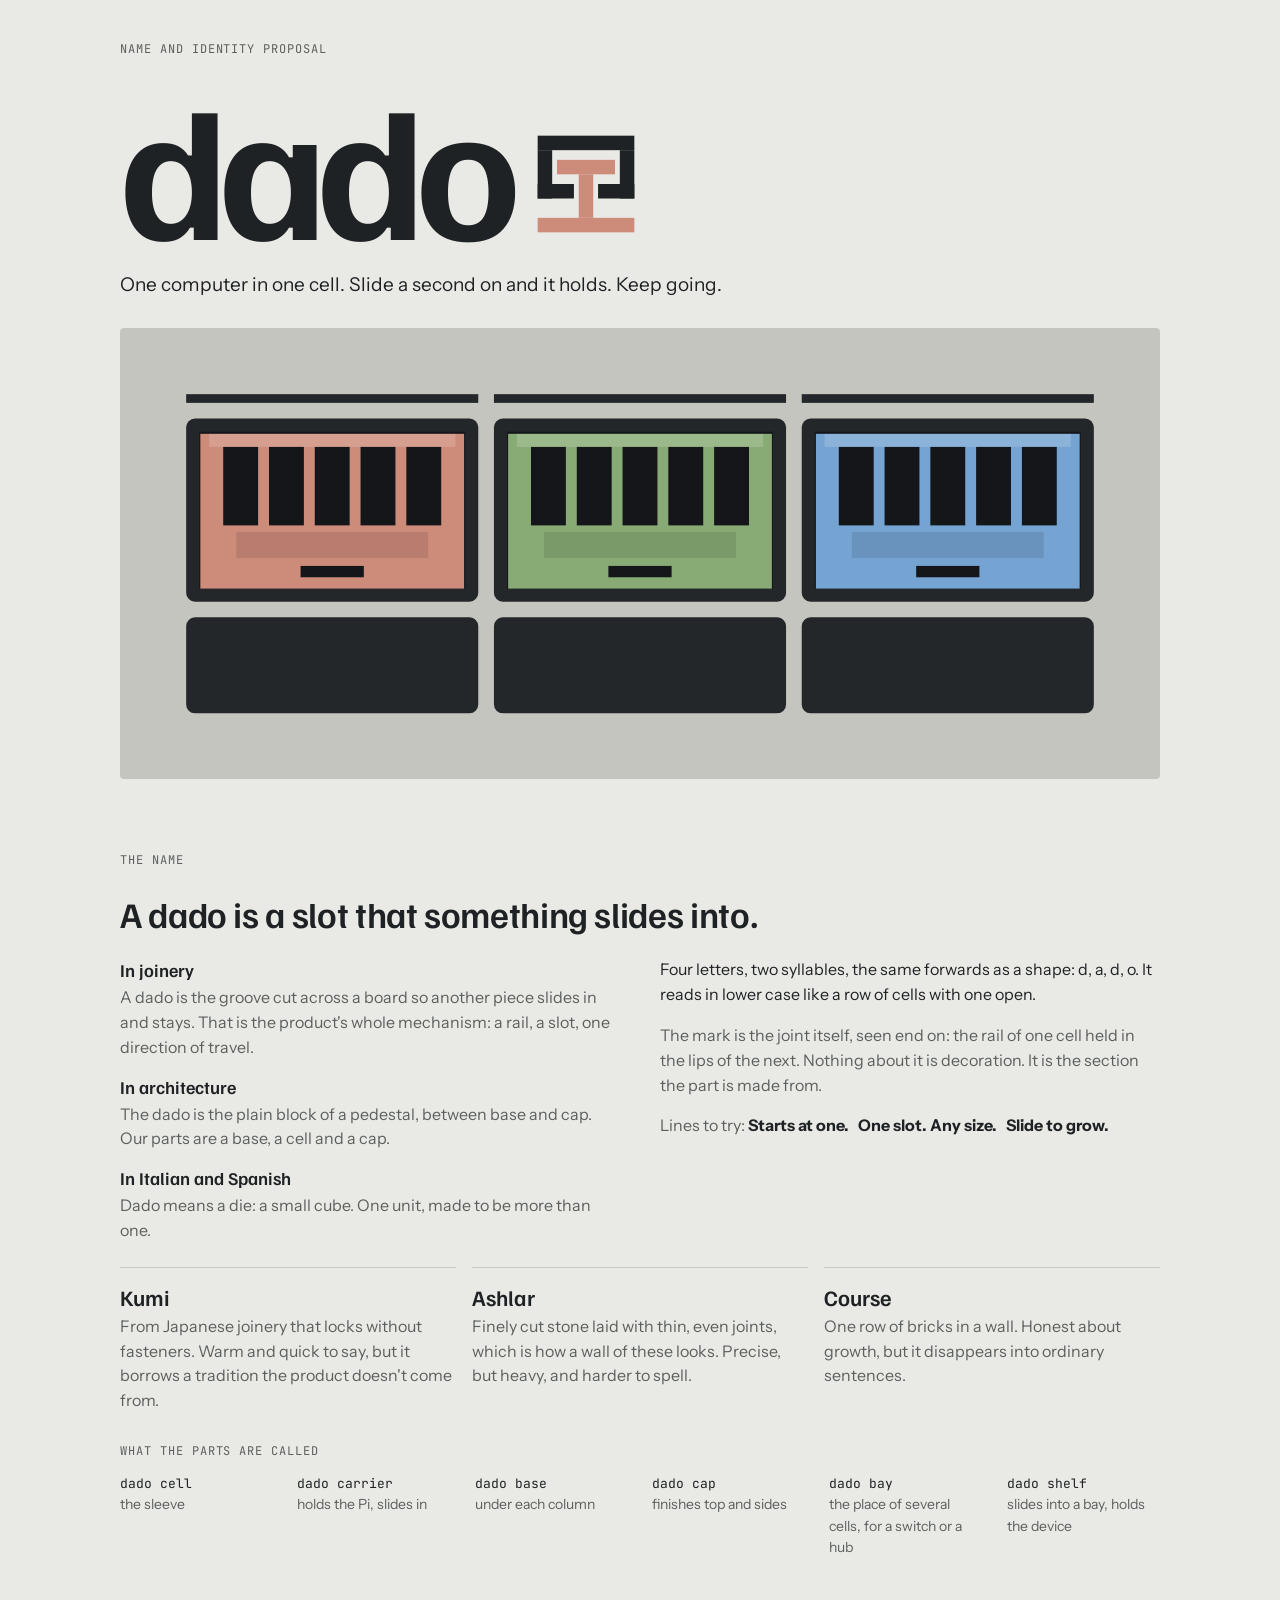
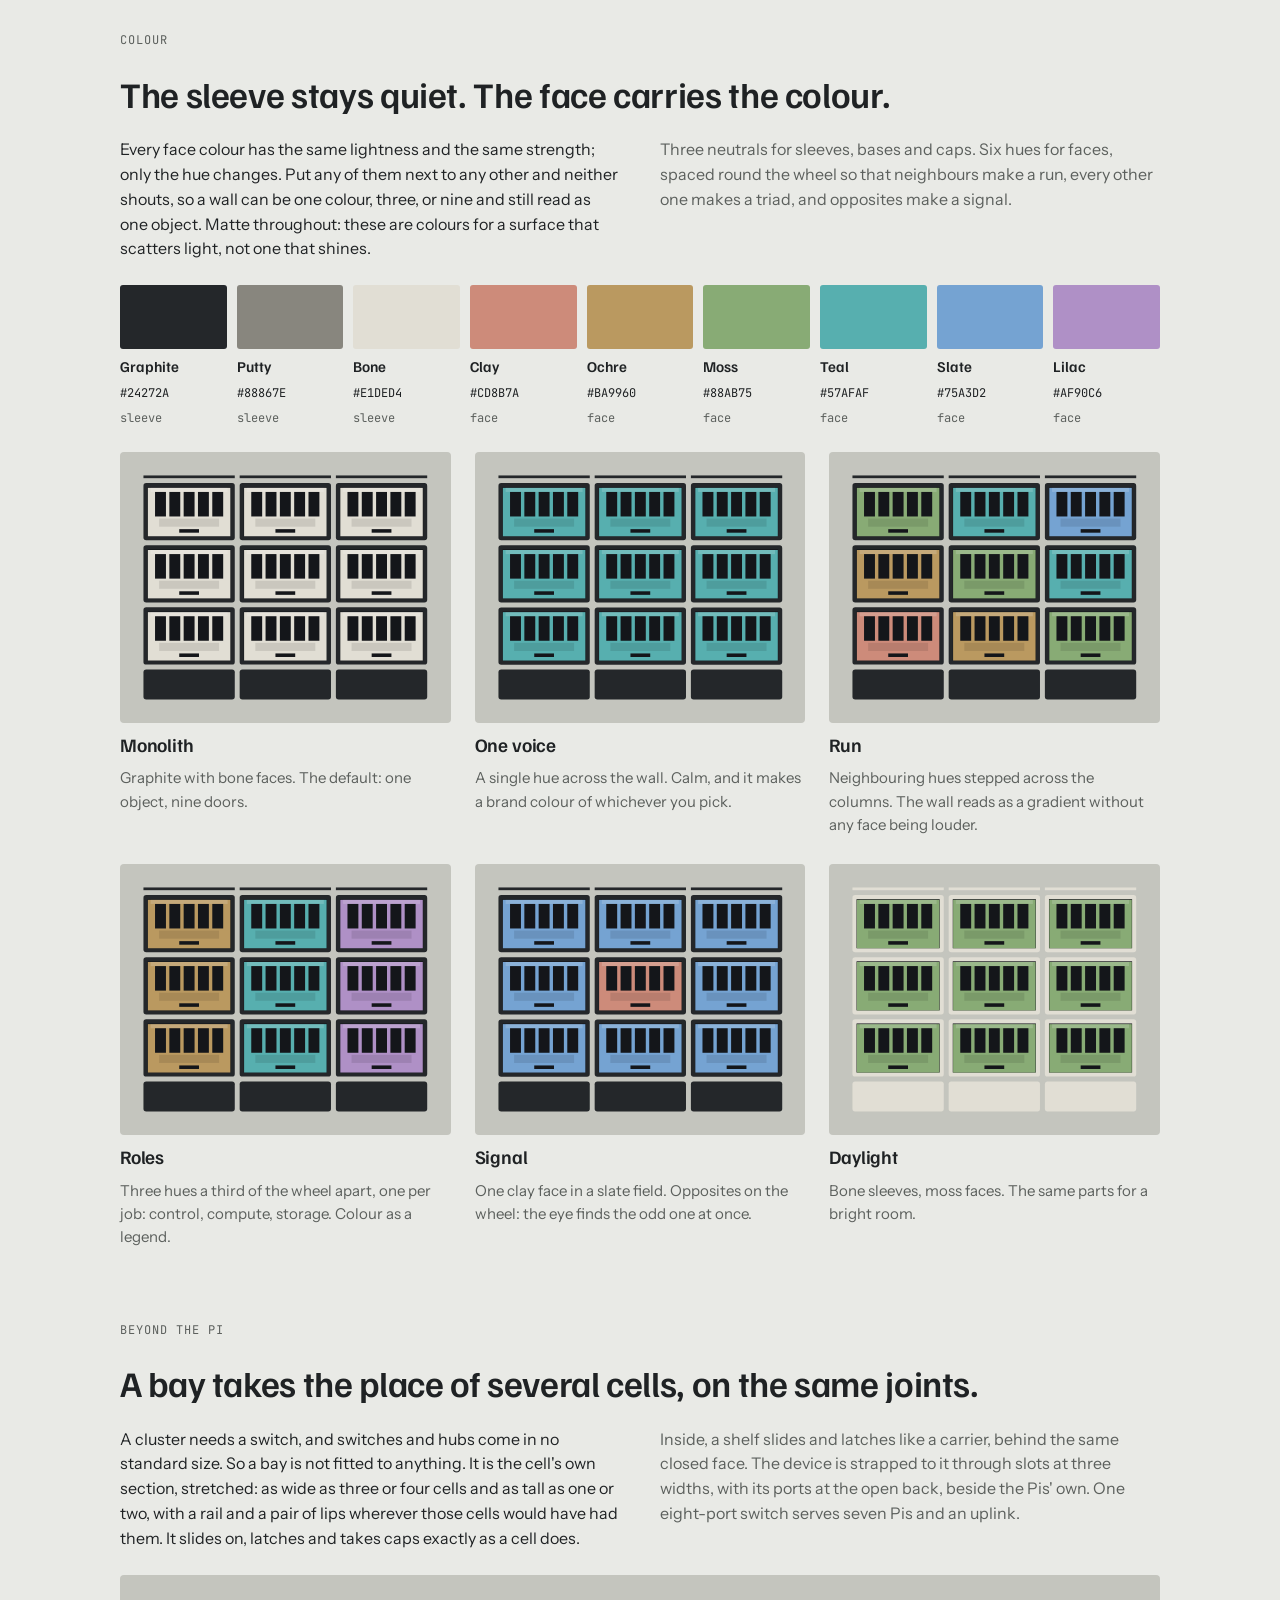
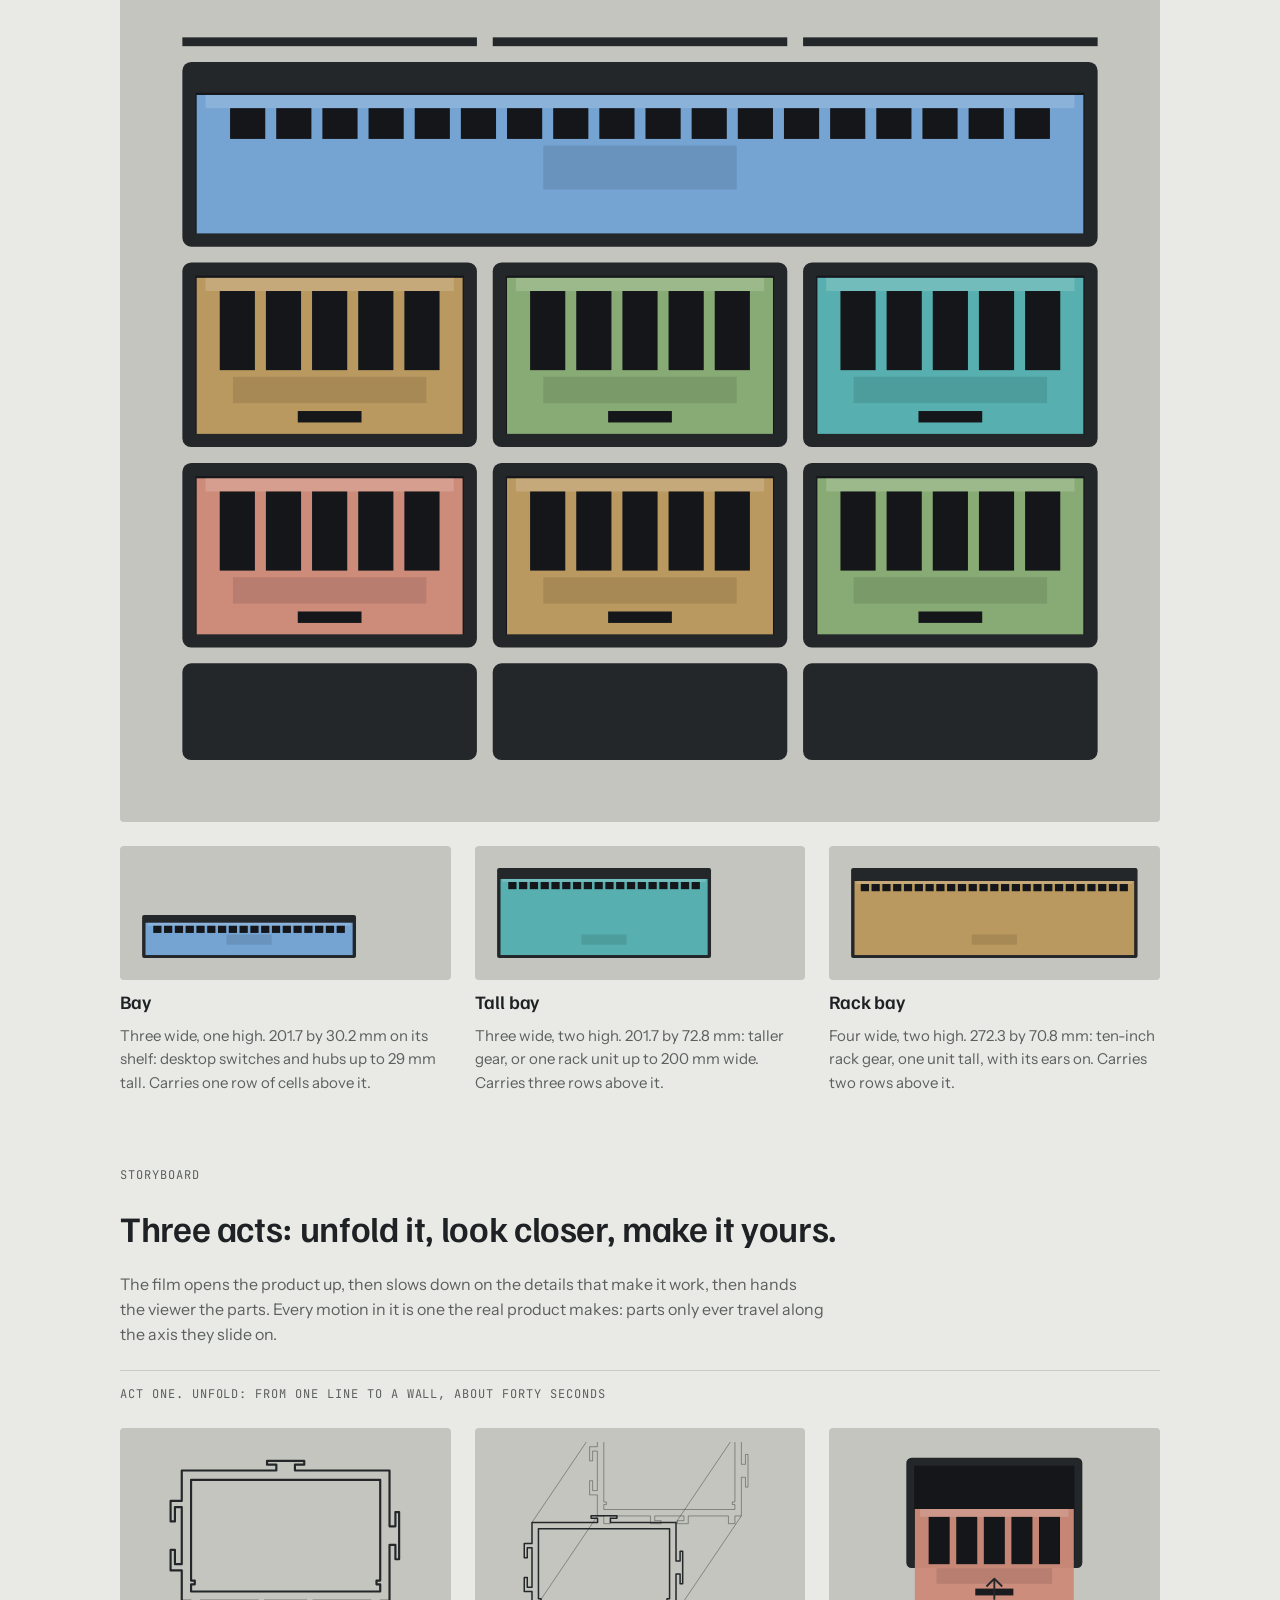
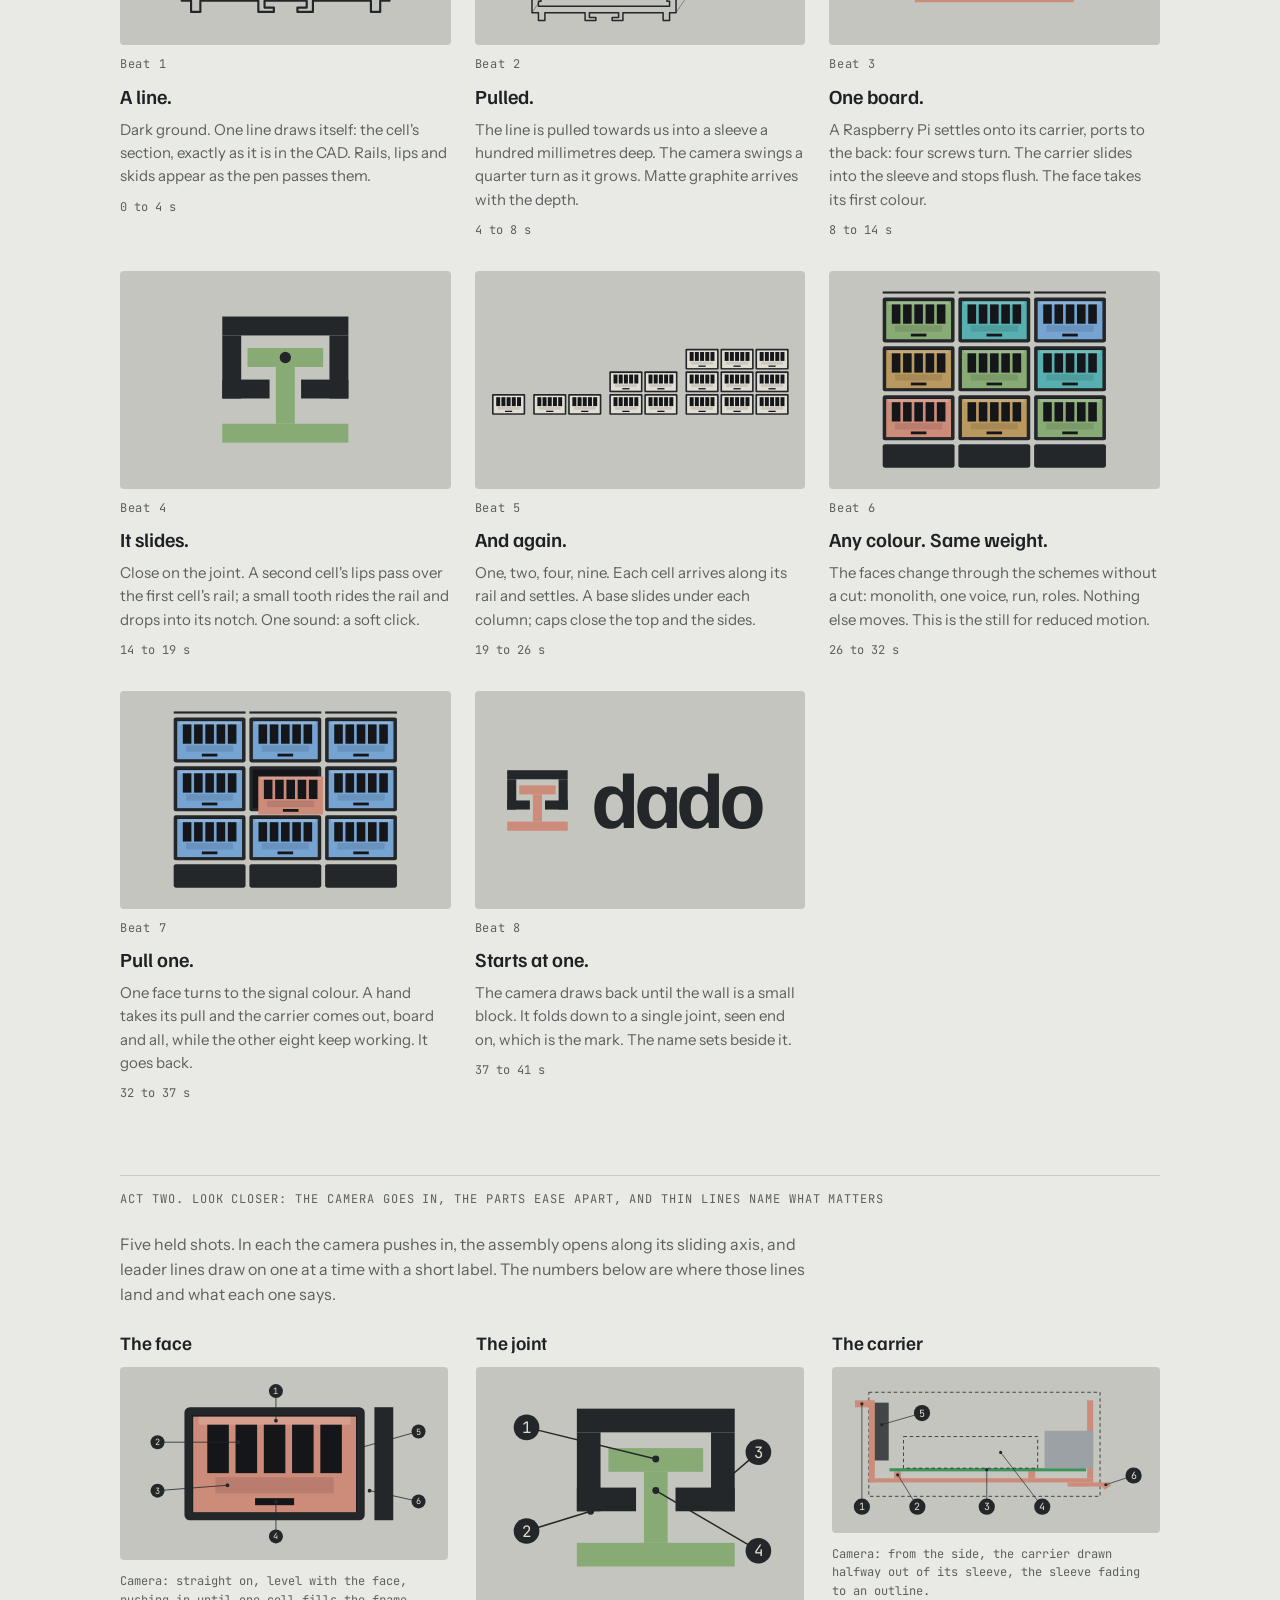
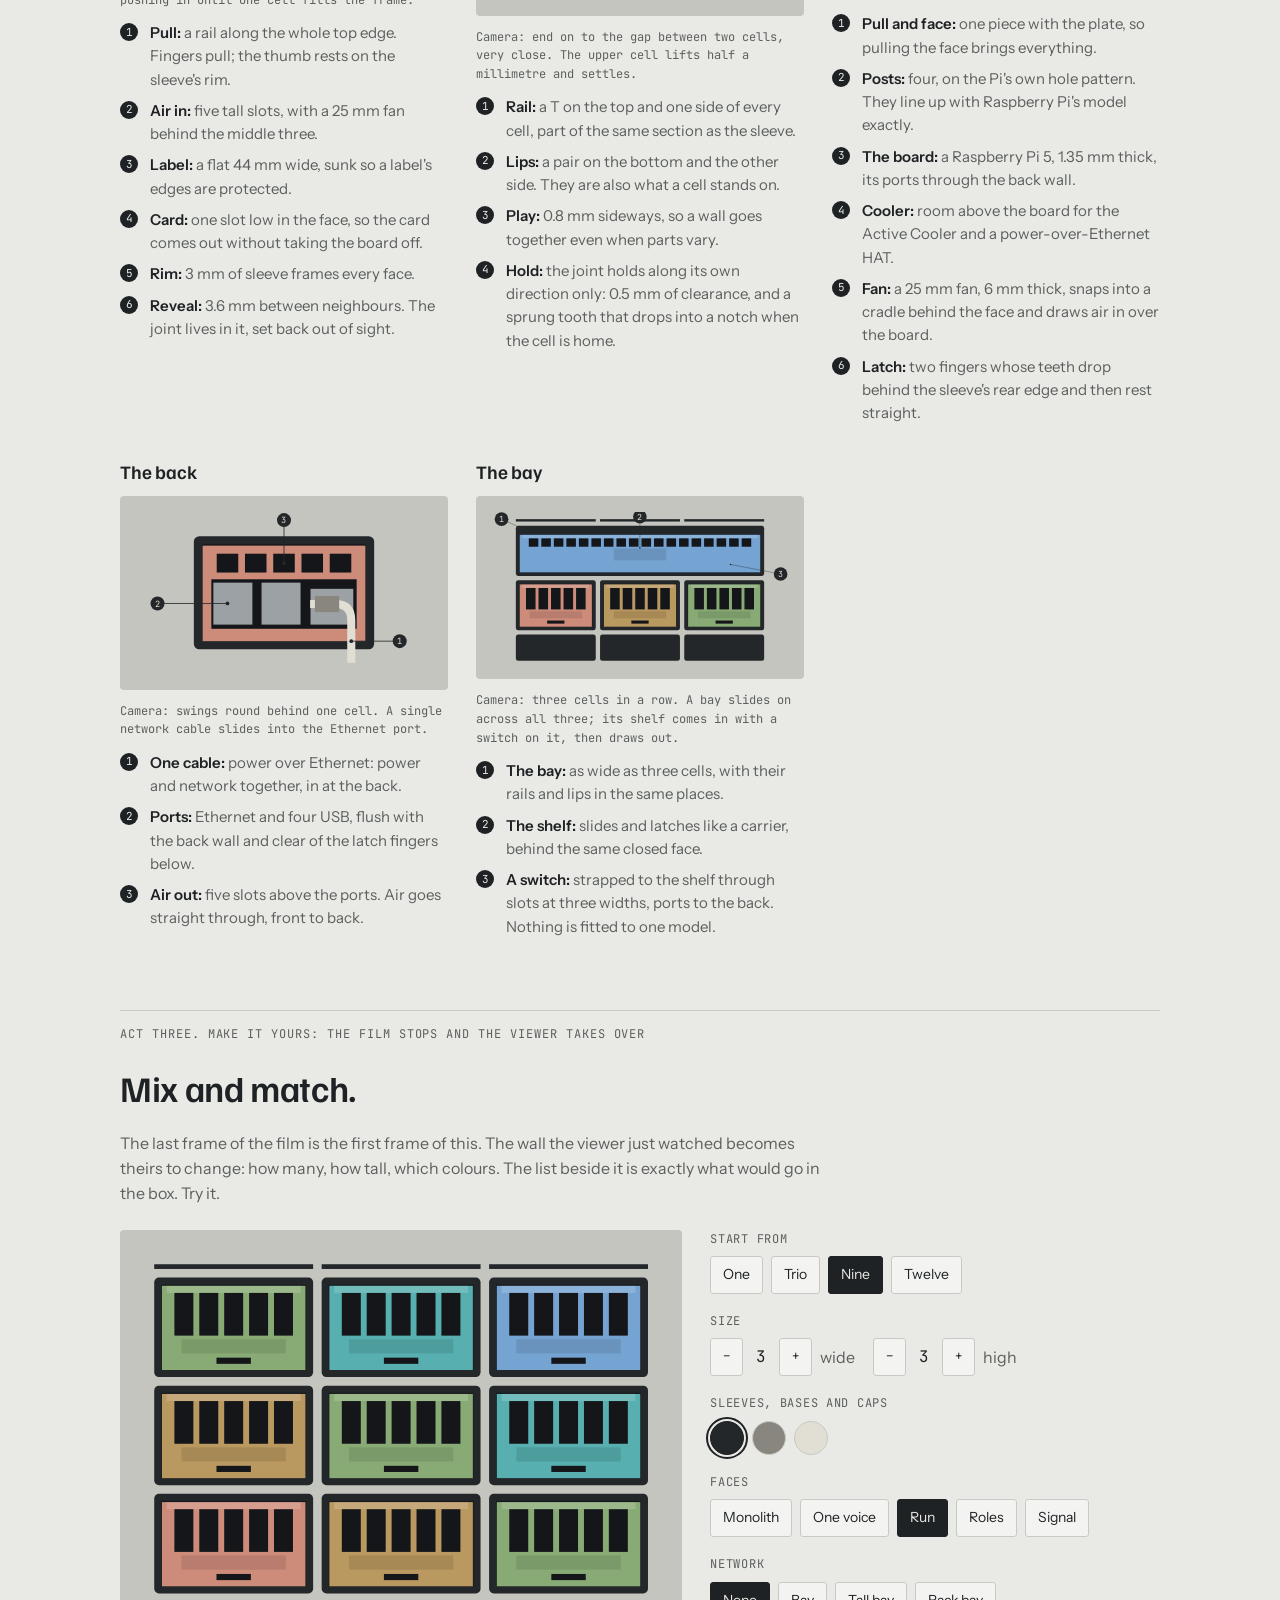
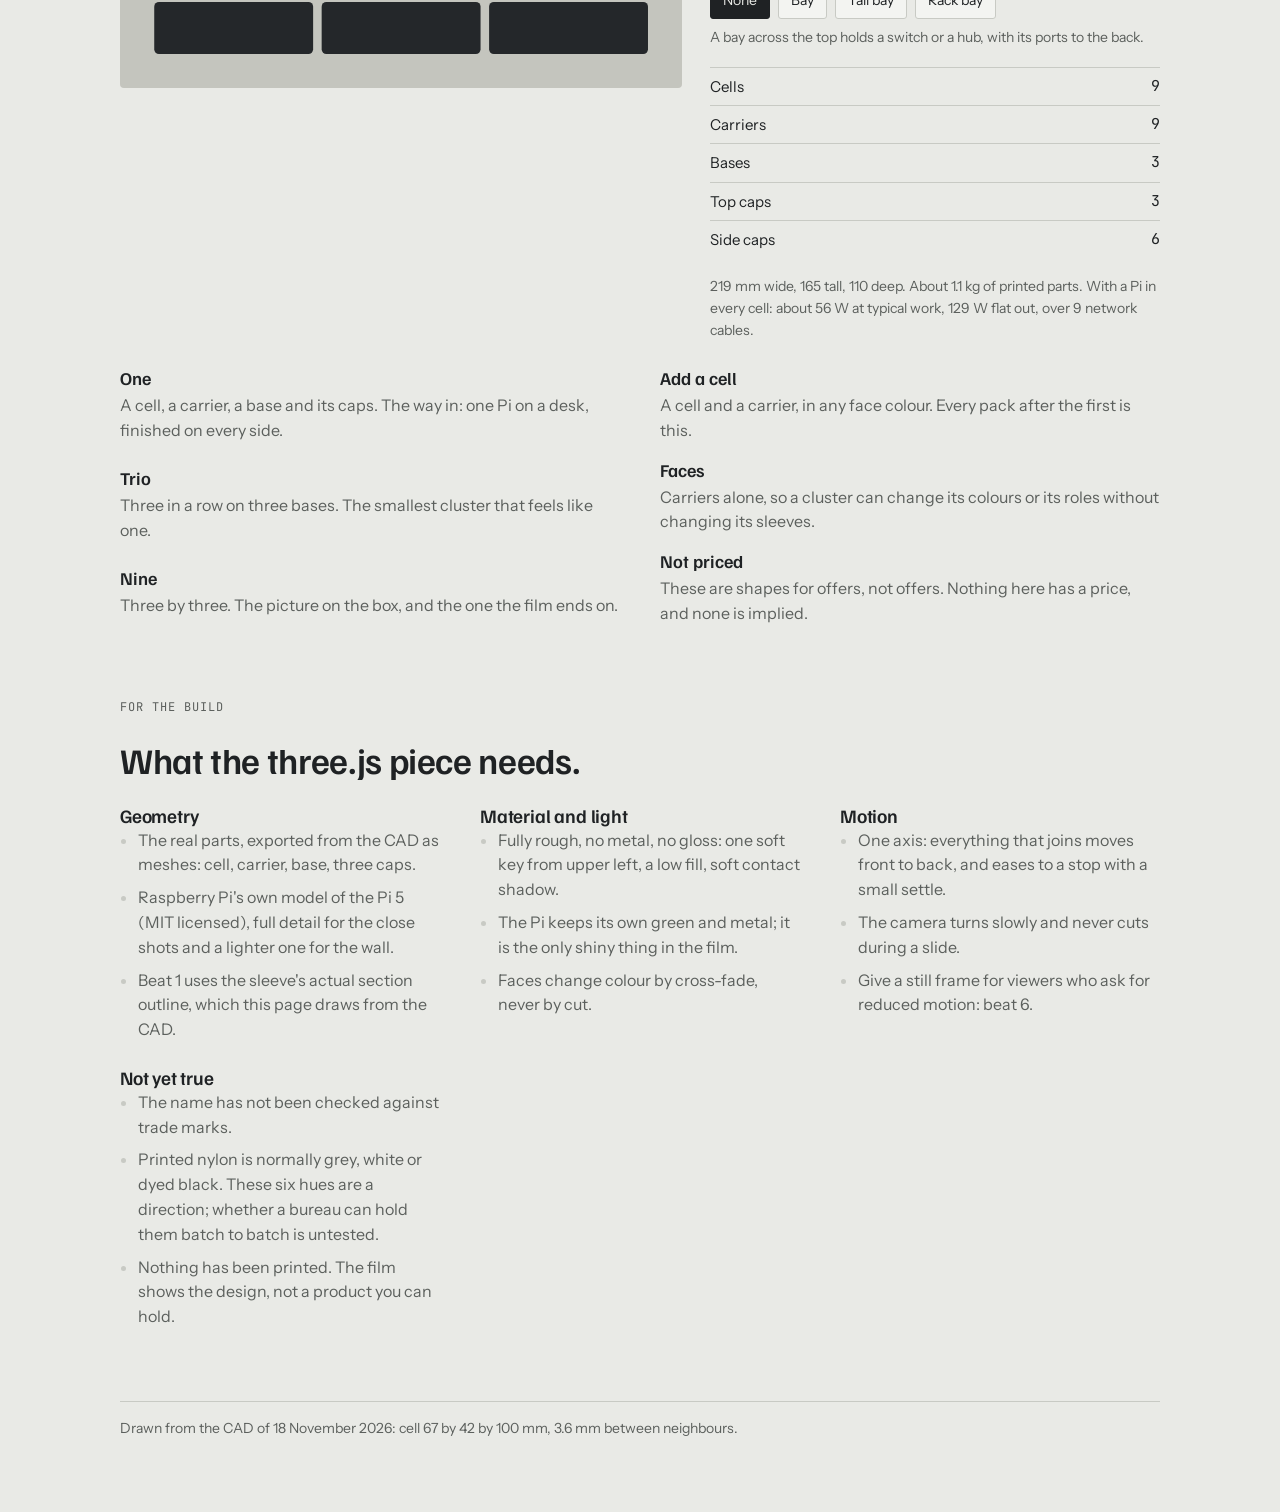
==== docs/identity/index.html @ 5d9564d7 "Dado: open specification for a modular Raspberry Pi 5 enclosure STEP files, parameters and build scr" ====
<!doctype html><html lang="en"><head><meta charset="utf-8"><meta name="viewport" content="width=device-width, initial-scale=1"></head><body style="margin:0">
<title>Dado Identity</title>
<meta name="claude:viewport-fit-sides" content="cover">
<link rel="stylesheet" href="https://fonts.googleapis.com/css2?family=Familjen+Grotesk:wght@400;500;600;700&family=Instrument+Sans:wght@400;500;600&family=JetBrains+Mono:wght@400;500&display=swap">
<style>
/* Layout: one quiet column on a studio-grey ground; the product's own colours are the only colour on the page. */
:root {
  --bg: #E9EAE6; --ink: #1F2224; --muted: #5C605D; --line: #C8CAC4; --panel: #F3F4F1; --stage: #C4C5BE; --hole: #14161A;
  --graphite: #24272A; --putty: #88867E; --bone: #E1DED4; --metal: #9BA1A4;
  --display: "Familjen Grotesk", "Helvetica Neue", Arial, sans-serif;
  --body: "Instrument Sans", "Helvetica Neue", Arial, sans-serif;
  --mono: "JetBrains Mono", ui-monospace, Menlo, Consolas, monospace;
}
@media (prefers-color-scheme: dark) { :root:not([data-theme="light"]) {
  --bg: #17191B; --ink: #E7E7E2; --muted: #9A9D98; --line: #303336; --panel: #1E2123; --stage: #7F817B; --hole: #0B0C0E; color-scheme: dark } }
:root[data-theme="dark"] {
  --bg: #17191B; --ink: #E7E7E2; --muted: #9A9D98; --line: #303336; --panel: #1E2123; --stage: #7F817B; --hole: #0B0C0E; color-scheme: dark }
body { background: var(--bg); color: var(--ink); font-family: var(--body); font-size: 16px; line-height: 1.55; }
.wrap { max-width: 1040px; margin: 0 auto; padding-block: 40px 72px; padding-left: max(20px, env(safe-area-inset-left, 0px)); padding-right: max(20px, env(safe-area-inset-right, 0px)); display: flex; flex-direction: column; gap: 72px; }
h1, h2, h3 { font-family: var(--display); font-weight: 600; text-wrap: balance; margin: 0; letter-spacing: -0.01em; }
h2 { font-size: clamp(26px, 4vw, 36px); line-height: 1.1; }
h3 { font-size: 19px; line-height: 1.25; }
p { margin: 0; max-width: 64ch; }
.eyebrow { font-family: var(--mono); font-size: 12px; letter-spacing: 0.08em; text-transform: uppercase; color: var(--muted); }
.lede { font-size: 19px; color: var(--ink); max-width: 56ch; }
.muted { color: var(--muted); }
section { display: flex; flex-direction: column; gap: 24px; }
.stage { background: var(--stage); border-radius: 4px; }
svg { display: block; width: 100%; height: auto; }

.hero { gap: 28px; }
.mark-row { display: flex; align-items: flex-end; gap: 18px; flex-wrap: wrap; }
.wordmark { font-family: var(--display); font-weight: 700; font-size: clamp(84px, 19vw, 190px); line-height: 0.82; letter-spacing: -0.055em; }
.glyph { width: clamp(64px, 12vw, 116px); flex: none; }
.hero .stage { padding: clamp(16px, 4vw, 40px); }

.two { display: grid; grid-template-columns: repeat(auto-fit, minmax(280px, 1fr)); gap: 28px 40px; }
.two > * { min-width: 0; }
dl { margin: 0; display: grid; gap: 14px; }
dt { font-family: var(--display); font-weight: 600; font-size: 18px; }
dd { margin: 0; color: var(--muted); }
.alts { display: grid; grid-template-columns: repeat(auto-fit, minmax(220px, 1fr)); gap: 16px; }
.alt { border-top: 1px solid var(--line); padding-top: 12px; }
.alt b { font-family: var(--display); font-size: 22px; font-weight: 600; }
.parts { display: grid; grid-template-columns: repeat(auto-fit, minmax(150px, 1fr)); gap: 12px 24px; font-family: var(--mono); font-size: 13px; }
.parts span { display: block; color: var(--muted); font-family: var(--body); font-size: 14px; }

.swatches { display: grid; grid-template-columns: repeat(auto-fit, minmax(96px, 1fr)); gap: 10px; }
.sw { display: flex; flex-direction: column; gap: 6px; font-family: var(--mono); font-size: 12px; }
.sw i { display: block; height: 64px; border-radius: 3px; }
.sw b { font-family: var(--display); font-size: 15px; font-weight: 600; }
.schemes { display: grid; grid-template-columns: repeat(auto-fit, minmax(270px, 1fr)); gap: 28px 24px; }
.scheme { display: flex; flex-direction: column; gap: 10px; min-width: 0; }
.scheme .stage { padding: 18px; }
.scheme p { font-size: 15px; color: var(--muted); }

.board { display: grid; grid-template-columns: repeat(auto-fit, minmax(290px, 1fr)); gap: 32px 24px; }
.frame { display: flex; flex-direction: column; gap: 10px; min-width: 0; }
.frame .stage { aspect-ratio: 16 / 10; max-width: 100%; display: flex; align-items: center; justify-content: center; padding: 14px; overflow: hidden; }
.frame .stage svg { max-height: 100%; }
.frame .n { font-family: var(--mono); font-size: 12px; color: var(--muted); letter-spacing: 0.06em; }
.frame .say { font-family: var(--display); font-size: 20px; font-weight: 600; line-height: 1.2; }
.frame p { font-size: 15px; color: var(--muted); }
.frame .t { font-family: var(--mono); font-size: 12px; color: var(--muted); }

.act { font-family: var(--mono); font-size: 12px; letter-spacing: 0.08em; text-transform: uppercase; color: var(--muted); border-top: 1px solid var(--line); padding-top: 14px; }
.closer { display: grid; grid-template-columns: repeat(auto-fit, minmax(300px, 1fr)); gap: 36px 28px; }
.shot { display: flex; flex-direction: column; gap: 12px; min-width: 0; }
.shot .stage { padding: 16px; }
.shot ol { margin: 0; padding: 0; list-style: none; display: grid; gap: 8px; counter-reset: k; }
.shot li { counter-increment: k; display: grid; grid-template-columns: 22px 1fr; gap: 8px; font-size: 15px; color: var(--muted); }
.shot li::before { content: counter(k); font-family: var(--mono); font-size: 11px; width: 18px; height: 18px; border-radius: 50%; background: var(--ink); color: var(--bg); display: grid; place-items: center; margin-top: 2px; }
.shot li b { color: var(--ink); font-weight: 600; }
.cam { font-family: var(--mono); font-size: 12px; color: var(--muted); }
.config { display: grid; grid-template-columns: minmax(0, 1.25fr) minmax(0, 1fr); gap: 28px; align-items: start; }
@media (max-width: 760px) { .config { grid-template-columns: minmax(0, 1fr); } }
.config .stage { padding: 20px; }
.controls { display: grid; gap: 18px; }
.ctl { display: grid; gap: 8px; }
.ctl > span { font-family: var(--mono); font-size: 12px; letter-spacing: 0.06em; text-transform: uppercase; color: var(--muted); }
.row { display: flex; flex-wrap: wrap; gap: 8px; align-items: center; }
button { font: inherit; font-size: 14px; color: var(--ink); background: var(--panel); border: 1px solid var(--line); border-radius: 3px; padding: 7px 12px; cursor: pointer; }
button:hover { border-color: var(--ink); }
button:disabled { opacity: 0.4; cursor: default; }
.row[hidden] { display: none; }
button:focus-visible { outline: 2px solid var(--ink); outline-offset: 2px; }
button[aria-pressed="true"] { background: var(--ink); color: var(--bg); border-color: var(--ink); }
button.dot { width: 34px; height: 34px; padding: 0; border-radius: 50%; }
button.dot[aria-pressed="true"] { outline: 2px solid var(--ink); outline-offset: 2px; }
.step { font-family: var(--mono); min-width: 2ch; text-align: center; font-size: 16px; }
table { border-collapse: collapse; width: 100%; font-size: 15px; }
td { padding: 7px 0; border-top: 1px solid var(--line); }
td:last-child { text-align: right; font-family: var(--mono); font-variant-numeric: tabular-nums; }
.notes { display: grid; grid-template-columns: repeat(auto-fit, minmax(280px, 1fr)); gap: 24px 40px; }
.notes ul { margin: 0; padding-left: 18px; display: grid; gap: 8px; color: var(--muted); }
.notes li::marker { color: var(--line); }
footer { border-top: 1px solid var(--line); padding-top: 16px; font-size: 14px; color: var(--muted); }
</style>

<div class="wrap">
  <section class="hero">
    <span class="eyebrow">Name and identity proposal</span>
    <div class="mark-row">
      <div class="wordmark">dado</div>
      <svg class="glyph" id="glyph" viewBox="0 0 24 24" role="img" aria-label="The Dado mark: a rail held in a slot"></svg>
    </div>
    <p class="lede">One computer in one cell. Slide a second on and it holds. Keep going.</p>
    <div class="stage"><svg id="hero" role="img" aria-label="Three Dado cells side by side in clay, moss and slate"></svg></div>
  </section>

  <section>
    <span class="eyebrow">The name</span>
    <h2>A dado is a slot that something slides into.</h2>
    <div class="two">
      <dl>
        <div><dt>In joinery</dt><dd>A dado is the groove cut across a board so another piece slides in and stays. That is the product's whole mechanism: a rail, a slot, one direction of travel.</dd></div>
        <div><dt>In architecture</dt><dd>The dado is the plain block of a pedestal, between base and cap. Our parts are a base, a cell and a cap.</dd></div>
        <div><dt>In Italian and Spanish</dt><dd>Dado means a die: a small cube. One unit, made to be more than one.</dd></div>
      </dl>
      <div style="display:flex;flex-direction:column;gap:16px">
        <p>Four letters, two syllables, the same forwards as a shape: d, a, d, o. It reads in lower case like a row of cells with one open.</p>
        <p class="muted">The mark is the joint itself, seen end on: the rail of one cell held in the lips of the next. Nothing about it is decoration. It is the section the part is made from.</p>
        <p class="muted">Lines to try: <b style="color:var(--ink)">Starts at one.</b> &nbsp; <b style="color:var(--ink)">One slot. Any size.</b> &nbsp; <b style="color:var(--ink)">Slide to grow.</b></p>
      </div>
    </div>
    <div class="alts">
      <div class="alt"><b>Kumi</b><p class="muted">From Japanese joinery that locks without fasteners. Warm and quick to say, but it borrows a tradition the product doesn't come from.</p></div>
      <div class="alt"><b>Ashlar</b><p class="muted">Finely cut stone laid with thin, even joints, which is how a wall of these looks. Precise, but heavy, and harder to spell.</p></div>
      <div class="alt"><b>Course</b><p class="muted">One row of bricks in a wall. Honest about growth, but it disappears into ordinary sentences.</p></div>
    </div>
    <div>
      <span class="eyebrow">What the parts are called</span>
      <div class="parts" style="margin-top:12px">
        <div>dado cell<span>the sleeve</span></div>
        <div>dado carrier<span>holds the Pi, slides in</span></div>
        <div>dado base<span>under each column</span></div>
        <div>dado cap<span>finishes top and sides</span></div>
        <div>dado bay<span>the place of several cells, for a switch or a hub</span></div>
        <div>dado shelf<span>slides into a bay, holds the device</span></div>
      </div>
    </div>
  </section>

  <section>
    <span class="eyebrow">Colour</span>
    <h2>The sleeve stays quiet. The face carries the colour.</h2>
    <div class="two">
      <p>Every face colour has the same lightness and the same strength; only the hue changes. Put any of them next to any other and neither shouts, so a wall can be one colour, three, or nine and still read as one object. Matte throughout: these are colours for a surface that scatters light, not one that shines.</p>
      <p class="muted">Three neutrals for sleeves, bases and caps. Six hues for faces, spaced round the wheel so that neighbours make a run, every other one makes a triad, and opposites make a signal.</p>
    </div>
    <div class="swatches" id="swatches"></div>
    <div class="schemes" id="schemes"></div>
  </section>

  <section>
    <span class="eyebrow">Beyond the Pi</span>
    <h2>A bay takes the place of several cells, on the same joints.</h2>
    <div class="two">
      <p>A cluster needs a switch, and switches and hubs come in no standard size. So a bay is not fitted to anything. It is the cell's own section, stretched: as wide as three or four cells and as tall as one or two, with a rail and a pair of lips wherever those cells would have had them. It slides on, latches and takes caps exactly as a cell does.</p>
      <p class="muted">Inside, a shelf slides and latches like a carrier, behind the same closed face. The device is strapped to it through slots at three widths, with its ports at the open back, beside the Pis' own. One eight-port switch serves seven Pis and an uplink.</p>
    </div>
    <div class="stage" style="padding:clamp(16px,4vw,36px)"><svg id="crown" role="img" aria-label="Six cells in two rows with a bay across the top"></svg></div>
    <div class="schemes" id="bays"></div>
  </section>

  <section>
    <span class="eyebrow">Storyboard</span>
    <h2>Three acts: unfold it, look closer, make it yours.</h2>
    <p class="muted">The film opens the product up, then slows down on the details that make it work, then hands the viewer the parts. Every motion in it is one the real product makes: parts only ever travel along the axis they slide on.</p>
    <div class="act">Act one. Unfold: from one line to a wall, about forty seconds</div>
    <div class="board" id="board"></div>
  </section>

  <section>
    <div class="act">Act two. Look closer: the camera goes in, the parts ease apart, and thin lines name what matters</div>
    <p class="muted">Five held shots. In each the camera pushes in, the assembly opens along its sliding axis, and leader lines draw on one at a time with a short label. The numbers below are where those lines land and what each one says.</p>
    <div class="closer" id="closer"></div>
  </section>

  <section>
    <div class="act">Act three. Make it yours: the film stops and the viewer takes over</div>
    <h2>Mix and match.</h2>
    <p class="muted">The last frame of the film is the first frame of this. The wall the viewer just watched becomes theirs to change: how many, how tall, which colours. The list beside it is exactly what would go in the box. Try it.</p>
    <div class="config">
      <div class="stage"><svg id="preview" role="img" aria-label="Preview of the configured cluster"></svg></div>
      <div class="controls">
        <div class="ctl"><span>Start from</span><div class="row" id="presets"></div></div>
        <div class="ctl"><span>Size</span>
          <div class="row"><button id="colsDown" aria-label="Fewer columns">&minus;</button><span class="step" id="colsN">3</span><button id="colsUp" aria-label="More columns">+</button><span class="muted">wide</span>
          <button id="rowsDown" aria-label="Fewer rows" style="margin-left:10px">&minus;</button><span class="step" id="rowsN">3</span><button id="rowsUp" aria-label="More rows">+</button><span class="muted">high</span></div></div>
        <div class="ctl"><span>Sleeves, bases and caps</span><div class="row" id="sleeves"></div></div>
        <div class="ctl"><span>Faces</span><div class="row" id="looks"></div><div class="row" id="hues"></div></div>
        <div class="ctl"><span>Network</span><div class="row" id="bayKinds"></div><p class="muted" style="font-size:14px" id="bayNote"></p></div>
        <table id="box"></table>
        <p class="muted" style="font-size:14px" id="facts"></p>
      </div>
    </div>
    <div class="two">
      <dl>
        <div><dt>One</dt><dd>A cell, a carrier, a base and its caps. The way in: one Pi on a desk, finished on every side.</dd></div>
        <div><dt>Trio</dt><dd>Three in a row on three bases. The smallest cluster that feels like one.</dd></div>
        <div><dt>Nine</dt><dd>Three by three. The picture on the box, and the one the film ends on.</dd></div>
      </dl>
      <dl>
        <div><dt>Add a cell</dt><dd>A cell and a carrier, in any face colour. Every pack after the first is this.</dd></div>
        <div><dt>Faces</dt><dd>Carriers alone, so a cluster can change its colours or its roles without changing its sleeves.</dd></div>
        <div><dt>Not priced</dt><dd>These are shapes for offers, not offers. Nothing here has a price, and none is implied.</dd></div>
      </dl>
    </div>
  </section>

  <section>
    <span class="eyebrow">For the build</span>
    <h2>What the three.js piece needs.</h2>
    <div class="notes">
      <div><h3>Geometry</h3><ul>
        <li>The real parts, exported from the CAD as meshes: cell, carrier, base, three caps.</li>
        <li>Raspberry Pi's own model of the Pi 5 (MIT licensed), full detail for the close shots and a lighter one for the wall.</li>
        <li>Beat 1 uses the sleeve's actual section outline, which this page draws from the CAD.</li>
      </ul></div>
      <div><h3>Material and light</h3><ul>
        <li>Fully rough, no metal, no gloss: one soft key from upper left, a low fill, soft contact shadow.</li>
        <li>The Pi keeps its own green and metal; it is the only shiny thing in the film.</li>
        <li>Faces change colour by cross-fade, never by cut.</li>
      </ul></div>
      <div><h3>Motion</h3><ul>
        <li>One axis: everything that joins moves front to back, and eases to a stop with a small settle.</li>
        <li>The camera turns slowly and never cuts during a slide.</li>
        <li>Give a still frame for viewers who ask for reduced motion: beat 6.</li>
      </ul></div>
      <div><h3>Not yet true</h3><ul>
        <li>The name has not been checked against trade marks.</li>
        <li>Printed nylon is normally grey, white or dyed black. These six hues are a direction; whether a bureau can hold them batch to batch is untested.</li>
        <li>Nothing has been printed. The film shows the design, not a product you can hold.</li>
      </ul></div>
    </div>
  </section>

  <footer>Drawn from the CAD of 18 November 2026: cell 67 by 42 by 100 mm, 3.6 mm between neighbours.</footer>
</div>

<script>
const DATA = {"profile": "M0.00,0.00 L3.00,0.00 L3.00,3.60 L6.00,3.60 L6.00,0.00 L24.70,0.00 L24.70,3.60 L29.70,3.60 L29.70,2.20 L26.70,2.20 L26.70,0.00 L40.30,0.00 L40.30,2.20 L37.30,2.20 L37.30,3.60 L42.30,3.60 L42.30,0.00 L61.00,0.00 L61.00,3.60 L64.00,3.60 L64.00,0.00 L67.00,0.00 L67.00,-18.00 L68.90,-18.00 L68.90,-13.40 L70.10,-13.40 L70.10,-28.60 L68.90,-28.60 L68.90,-24.00 L67.00,-24.00 L67.00,-42.00 L36.50,-42.00 L36.50,-43.90 L39.50,-43.90 L39.50,-45.10 L27.50,-45.10 L27.50,-43.90 L30.50,-43.90 L30.50,-42.00 L0.00,-42.00 L0.00,-32.20 L-3.60,-32.20 L-3.60,-25.60 L-2.20,-25.60 L-2.20,-30.20 L0.00,-30.20 L0.00,-11.80 L-2.20,-11.80 L-2.20,-16.40 L-3.60,-16.40 L-3.60,-9.80 L0.00,-9.80 Z", "cavity": "M3.00,-3.00 L64.00,-3.00 L64.00,-5.30 L62.80,-5.30 L62.80,-6.50 L64.00,-6.50 L64.00,-39.00 L3.00,-39.00 L3.00,-6.50 L4.20,-6.50 L4.20,-5.30 L3.00,-5.30 Z", "faces": [{"name": "Clay", "h": 35, "hex": "#CD8B7A"}, {"name": "Ochre", "h": 80, "hex": "#BA9960"}, {"name": "Moss", "h": 135, "hex": "#88AB75"}, {"name": "Teal", "h": 195, "hex": "#57AFAF"}, {"name": "Slate", "h": 250, "hex": "#75A3D2"}, {"name": "Lilac", "h": 310, "hex": "#AF90C6"}], "neutrals": [{"name": "Graphite", "hex": "#24272A", "l": 0.27}, {"name": "Putty", "hex": "#88867E", "l": 0.62}, {"name": "Bone", "hex": "#E1DED4", "l": 0.9}]};
const C = { graphite: "var(--graphite)", putty: "var(--putty)", bone: "var(--bone)", hole: "var(--hole)", metal: "var(--metal)" };
const F = Object.fromEntries(DATA.faces.map(f => [f.name.toLowerCase(), f.hex]));
const PX = 70.6, PZ = 45.6;

// One cell seen from the front, in millimetres. o.dx, o.dy move its face; o.empty leaves the carrier out.
function cell(x, y, sleeve, face, o = {}) {
  let s = `<g transform="translate(${x},${y})"><rect width="67" height="42" rx="2" fill="${sleeve}"/><rect x="3" y="3" width="61" height="36" fill="${C.hole}"/>`;
  if (o.empty) return s + "</g>";
  s += `<g transform="translate(${3.25 + (o.dx || 0)},${3.5 + (o.dy || 0)})"><rect width="60.5" height="35.5" fill="${face}"/>`;
  if (o.back) {
    // The back wall: five slots for air out, and the ports through one window.
    for (let k = 0; k < 5; k++) s += `<rect x="${5.25 + k * 10.5}" y="3" width="8" height="7" fill="${C.hole}"/>`;
    s += `<rect x="3.25" y="12.5" width="54" height="18.4" fill="${C.hole}"/>`;
    s += `<rect x="40.1" y="16.05" width="15.9" height="13.3" fill="${C.metal}"/><rect x="21.9" y="13.75" width="14.5" height="15.6" fill="${C.metal}"/><rect x="4" y="13.75" width="14.5" height="15.6" fill="${C.metal}"/>`;
    return s + "</g></g>";
  }
  // The face: a pull, five tall slots with the fan behind them, a label flat, a slot for the card.
  s += `<rect x="2" width="56.5" height="3" fill="#fff" opacity="0.16"/>`;
  for (let k = 0; k < 5; k++) s += `<rect x="${5.25 + k * 10.5}" y="3" width="8" height="18" fill="${C.hole}"/>`;
  s += `<rect x="8.25" y="22.5" width="44" height="6" fill="#000" opacity="0.10"/>`;
  s += `<rect x="23" y="30.3" width="14.5" height="2.6" fill="${C.hole}"/>`;
  return s + "</g></g>";
}
// A wall on its bases with caps: faceAt(col,row) gives each face's colour, or null for an empty cell.
function wall(cols, rows, sleeve, faceAt, o = {}) {
  const w = cols * PX - 3.6, h = rows * PZ - 3.6, top = 5.6, base = o.bare ? 0 : 25.6;
  let s = "";
  for (let c = 0; c < cols; c++) {
    if (!o.bare) { s += `<rect x="${c * PX}" y="${top - 5.6}" width="67" height="2" fill="${sleeve}"/><rect x="${c * PX}" y="${top + h + 3.6}" width="67" height="22" rx="2" fill="${sleeve}"/>`; }
    for (let r = 0; r < rows; r++) {
      const f = faceAt(c, r);
      s += cell(c * PX, top + (rows - 1 - r) * PZ, sleeve, f || C.hole, f ? (o.shift && o.shift(c, r)) || {} : { empty: true });
    }
  }
  return { body: s, w, h: top + h + (o.bare ? 0 : 3.6 + 22) };
}
function svg(el, w, h, body, pad = 0) {
  el.setAttribute("viewBox", `${-pad} ${-pad} ${w + 2 * pad} ${h + 2 * pad}`);
  el.innerHTML = body;
}
function make(w, h, body, pad = 0) {
  return `<svg viewBox="${-pad} ${-pad} ${w + 2 * pad} ${h + 2 * pad}" role="img">${body}</svg>`;
}

// The mark: the lower cell's rail (in colour) held in the upper cell's lips.
function joint(colour, ink) {
  return `<rect x="2" y="2" width="20" height="3" fill="${ink}"/><rect x="2" y="5" width="3" height="10" fill="${ink}"/><rect x="19" y="5" width="3" height="10" fill="${ink}"/>`
    + `<rect x="2" y="12" width="7.5" height="3" fill="${ink}"/><rect x="14.5" y="12" width="7.5" height="3" fill="${ink}"/>`
    + `<rect x="6" y="7" width="12" height="3" fill="${colour}"/><rect x="10.5" y="10" width="3" height="9" fill="${colour}"/><rect x="2" y="19" width="20" height="3" fill="${colour}"/>`;
}
svg(document.getElementById("glyph"), 24, 24, joint(F.clay, "var(--ink)"));

{ const m = wall(3, 1, C.graphite, c => [F.clay, F.moss, F.slate][c]);
  svg(document.getElementById("hero"), m.w, m.h, m.body, 6); }

// Swatches.
{ const all = DATA.neutrals.map(n => ({ ...n, note: "sleeve" })).concat(DATA.faces.map(f => ({ ...f, note: "face" })));
  document.getElementById("swatches").innerHTML = all.map(s =>
    `<div class="sw"><i style="background:${s.hex}"></i><b>${s.name}</b><span>${s.hex}</span><span class="muted">${s.note}</span></div>`).join(""); }

// Six ways to colour the same nine.
const order = ["clay", "ochre", "moss", "teal", "slate", "lilac"];
const schemes = [
  ["Monolith", "Graphite with bone faces. The default: one object, nine doors.", C.graphite, () => C.bone],
  ["One voice", "A single hue across the wall. Calm, and it makes a brand colour of whichever you pick.", C.graphite, () => F.teal],
  ["Run", "Neighbouring hues stepped across the columns. The wall reads as a gradient without any face being louder.", C.graphite, (c, r) => F[order[(c + r) % 6]]],
  ["Roles", "Three hues a third of the wheel apart, one per job: control, compute, storage. Colour as a legend.", C.graphite, (c) => [F.ochre, F.teal, F.lilac][c]],
  ["Signal", "One clay face in a slate field. Opposites on the wheel: the eye finds the odd one at once.", C.graphite, (c, r) => (c === 1 && r === 1 ? F.clay : F.slate)],
  ["Daylight", "Bone sleeves, moss faces. The same parts for a bright room.", C.bone, () => F.moss],
];
document.getElementById("schemes").innerHTML = schemes.map(([name, text, sleeve, f]) => {
  const m = wall(3, 3, sleeve, f);
  return `<div class="scheme"><div class="stage">${make(m.w, m.h, m.body, 4)}</div><h3>${name}</h3><p>${text}</p></div>`;
}).join("");

// Storyboard frames.
const line = `fill="none" stroke="var(--graphite)" stroke-width="0.7" stroke-linejoin="round"`;
const thin = `fill="none" stroke="var(--graphite)" stroke-width="0.35" stroke-linejoin="round" opacity="0.55"`;
const prof = `<path d="${DATA.profile}" ${line}/><path d="${DATA.cavity}" ${line}/>`;
const frames = [
  ["A line.", "Dark ground. One line draws itself: the cell's section, exactly as it is in the CAD. Rails, lips and skids appear as the pen passes them.", "0 to 4 s",
    make(74, 49, `<g transform="translate(3.6,45.2)">${prof}</g>`, 6)],
  ["Pulled.", "The line is pulled towards us into a sleeve a hundred millimetres deep. The camera swings a quarter turn as it grows. Matte graphite arrives with the depth.", "4 to 8 s",
    make(108, 72, `<g transform="translate(34,26.4)"><path d="${DATA.profile}" ${thin}/><path d="${DATA.cavity}" ${thin}/></g><g ${thin}><path d="M3.6,71.4 L34,26.4 M70.6,71.4 L101,26.4 M3.6,29.4 L34,-15.6 M70.6,29.4 L101,-15.6"/></g><g transform="translate(3.6,71.4)">${prof}</g>`, 8)],
  ["One board.", "A Raspberry Pi settles onto its carrier, ports to the back: four screws turn. The carrier slides into the sleeve and stops flush. The face takes its first colour.", "8 to 14 s",
    make(67, 60, cell(0, 0, C.graphite, C.hole, { empty: true }) + `<g opacity="0.96">${cell(0, 0, "none", F.clay, { dy: 16 }).replace('fill="none"', 'fill="none"').replace(`<rect x="3" y="3" width="61" height="36" fill="${C.hole}"/>`, "")}</g><path d="M33.5,54 L33.5,46 M30.5,49 L33.5,46 L36.5,49" ${line}/>`, 6)],
  ["It slides.", "Close on the joint. A second cell's lips pass over the first cell's rail; a small tooth rides the rail and drops into its notch. One sound: a soft click.", "14 to 19 s",
    make(24, 24, joint(F.moss, "var(--graphite)") + `<circle cx="12" cy="8.5" r="0.9" fill="var(--graphite)"/>`, 3)],
  ["And again.", "One, two, four, nine. Each cell arrives along its rail and settles. A base slides under each column; caps close the top and the sides.", "19 to 26 s",
    (() => { let s = "", x = 0; for (const [c, r] of [[1, 1], [2, 1], [2, 2], [3, 3]]) { const m = wall(c, r, C.graphite, () => C.bone, { bare: true }); s += `<g transform="translate(${x},${(3 - r) * PZ})">${m.body}</g>`; x += m.w + 16; } return make(x - 16, 3 * PZ + 2, s, 6); })()],
  ["Any colour. Same weight.", "The faces change through the schemes without a cut: monolith, one voice, run, roles. Nothing else moves. This is the still for reduced motion.", "26 to 32 s",
    (() => { const m = wall(3, 3, C.graphite, (c, r) => F[order[(c + r) % 6]]); return make(m.w, m.h, m.body, 6); })()],
  ["Pull one.", "One face turns to the signal colour. A hand takes its pull and the carrier comes out, board and all, while the other eight keep working. It goes back.", "32 to 37 s",
    (() => { const m = wall(3, 3, C.graphite, (c, r) => (c === 1 && r === 1 ? F.clay : F.slate), { shift: (c, r) => (c === 1 && r === 1 ? { dx: 5, dy: 6 } : null) }); return make(m.w, m.h, m.body, 6); })()],
  ["Starts at one.", "The camera draws back until the wall is a small block. It folds down to a single joint, seen end on, which is the mark. The name sets beside it.", "37 to 41 s",
    make(92, 28, `<g transform="translate(0,2)">${joint(F.clay, "var(--graphite)")}</g><text x="30" y="23" font-family="Familjen Grotesk, Helvetica Neue, Arial, sans-serif" font-weight="700" font-size="27" letter-spacing="-1.4" fill="var(--graphite)">dado</text>`, 4)],
];
document.getElementById("board").innerHTML = frames.map(([say, text, t, art], i) =>
  `<div class="frame"><div class="stage">${art}</div><span class="n">Beat ${i + 1}</span><span class="say">${say}</span><p>${text}</p><span class="t">${t}</span></div>`).join("");

// Act two: three annotated views. Each mark is a point on the drawing and a place for its number.
function callouts(marks, k = 1) {
  return marks.map(([x, y, tx, ty], i) =>
    `<path d="M${x},${y} L${tx},${ty}" stroke="var(--graphite)" stroke-width="0.3" fill="none"/><circle cx="${x}" cy="${y}" r="0.7" fill="var(--graphite)"/>`
    + `<circle cx="${tx}" cy="${ty}" r="${2.6 * k}" fill="var(--graphite)"/><text x="${tx}" y="${ty + 1.15 * k}" text-anchor="middle" font-family="JetBrains Mono, monospace" font-size="${3.2 * k}" fill="var(--bone)">${i + 1}</text>`).join("");
}
const board = "#3C9458";
const shots = [
  ["The face", "Camera: straight on, level with the face, pushing in until one cell fills the frame.",
    make(110, 60, cell(18, 9, C.graphite, F.clay) + `<rect x="${18 + PX}" y="9" width="7" height="42" fill="${C.graphite}"/>`
      + callouts([[52, 14, 52, 3], [38, 22, 8, 22], [34, 38, 8, 40], [52, 44.1, 52, 57], [83.5, 24, 105, 18], [86.8, 40, 105, 44]]), 0),
    [["Pull", "a rail along the whole top edge. Fingers pull; the thumb rests on the sleeve's rim."],
     ["Air in", "five tall slots, with a 25 mm fan behind the middle three."],
     ["Label", "a flat 44 mm wide, sunk so a label's edges are protected."],
     ["Card", "one slot low in the face, so the card comes out without taking the board off."],
     ["Rim", "3 mm of sleeve frames every face."],
     ["Reveal", "3.6 mm between neighbours. The joint lives in it, set back out of sight."]]],
  ["The joint", "Camera: end on to the gap between two cells, very close. The upper cell lifts half a millimetre and settles.",
    make(60, 44, `<g transform="translate(14,2) scale(1.6)">${joint(F.moss, "var(--graphite)")}</g>`
      + callouts([[33.2, 15.4, 7, 9], [20, 26, 7, 30], [43.5, 23, 54, 14], [33.2, 21.8, 54, 34]]), 0),
    [["Rail", "a T on the top and one side of every cell, part of the same section as the sleeve."],
     ["Lips", "a pair on the bottom and the other side. They are also what a cell stands on."],
     ["Play", "0.8 mm sideways, so a wall goes together even when parts vary."],
     ["Hold", "the joint holds along its own direction only: 0.5 mm of clearance, and a sprung tooth that drops into a notch when the cell is home."]]],
  ["The carrier", "Camera: from the side, the carrier drawn halfway out of its sleeve, the sleeve fading to an outline.",
    (() => { const z = v => 46 - v; return make(128, 58,
      `<rect x="9" y="${z(42)}" width="100" height="45" fill="none" stroke="var(--graphite)" stroke-width="0.35" stroke-dasharray="1.5 1.2"/>`
      + `<rect x="9" y="${z(4.8)}" width="97" height="1.8" fill="${F.clay}"/><rect x="9" y="${z(38.5)}" width="2.6" height="35.5" fill="${F.clay}"/><rect x="3" y="${z(38.5)}" width="6" height="3" fill="${F.clay}"/>`
      + `<rect x="103.4" y="${z(38.5)}" width="2.6" height="33.7" fill="${F.clay}"/><rect x="95" y="${z(3)}" width="18.4" height="1.8" fill="${F.clay}"/><path d="M109.6,${z(3)} L111,${z(1.8)} L113.3,${z(3)} Z" fill="${F.clay}" transform="translate(0,1.8)"/>`
      + `<rect x="19.95" y="${z(7.8)}" width="3" height="3" fill="${F.clay}"/><rect x="77.95" y="${z(7.8)}" width="3" height="3" fill="${F.clay}"/>`
      + `<rect x="17.95" y="${z(9.15)}" width="85" height="1.35" fill="${board}"/><rect x="85" y="${z(25.35)}" width="21" height="16.2" fill="${C.metal}"/><rect x="24" y="${z(22.85)}" width="58" height="13.7" fill="none" stroke="var(--graphite)" stroke-width="0.35" stroke-dasharray="1.5 1.2"/>`
      + `<rect x="11.6" y="${z(37.5)}" width="6" height="25" fill="var(--graphite)" opacity="0.8"/>`
      + callouts([[6, z(37), 6, 53.5], [21.5, z(6.3), 30, 53.5], [60, z(8.5), 60, 53.5], [66, z(16), 84, 53.5], [14.6, z(28), 32, z(33)], [111.5, z(2), 123.5, 40]], 1.35), 0); })(),
    [["Pull and face", "one piece with the plate, so pulling the face brings everything."],
     ["Posts", "four, on the Pi's own hole pattern. They line up with Raspberry Pi's model exactly."],
     ["The board", "a Raspberry Pi 5, 1.35 mm thick, its ports through the back wall."],
     ["Cooler", "room above the board for the Active Cooler and a power-over-Ethernet HAT."],
     ["Fan", "a 25 mm fan, 6 mm thick, snaps into a cradle behind the face and draws air in over the board."],
     ["Latch", "two fingers whose teeth drop behind the sleeve's rear edge and then rest straight."]]],
  ["The back", "Camera: swings round behind one cell. A single network cable slides into the Ethernet port.",
    make(110, 60, cell(21.5, 9, C.graphite, F.clay, { back: true })
      + `<path d="M64.7,34.2 H74 q6,0 6,6 V56" fill="none" stroke="var(--bone)" stroke-width="3"/><rect x="66.5" y="31.2" width="9" height="6" fill="var(--putty)"/>`
      + callouts([[80, 48, 98, 48], [34, 34, 8, 34], [55, 19, 55, 3]]), 0),
    [["One cable", "power over Ethernet: power and network together, in at the back."],
     ["Ports", "Ethernet and four USB, flush with the back wall and clear of the latch fingers below."],
     ["Air out", "five slots above the ports. Air goes straight through, front to back."]]],
  ["The bay", "Camera: three cells in a row. A bay slides on across all three; its shelf comes in with a switch on it, then draws out.",
    (() => { const m = crowned(1, C.graphite, (c) => [F.clay, F.ochre, F.moss][c], F.slate); return make(m.w + 40, m.h + 8,
      `<g transform="translate(20,6)">${m.body}</g>` + callouts([[26, 14, 8, 6], [124, 30, 124, 4], [200, 44, 242, 52]], 2.2), 0); })(),
    [["The bay", "as wide as three cells, with their rails and lips in the same places."],
     ["The shelf", "slides and latches like a carrier, behind the same closed face."],
     ["A switch", "strapped to the shelf through slots at three widths, ports to the back. Nothing is fitted to one model."]]],
];
document.getElementById("closer").innerHTML = shots.map(([name, cam, art, items]) =>
  `<div class="shot"><h3>${name}</h3><div class="stage">${art}</div><span class="cam">${cam}</span><ol>${items.map(([b, t]) => `<li><span><b>${b}:</b> ${t}</span></li>`).join("")}</ol></div>`).join("");

// Act three: the configurator. Sizes, masses and power are from the CAD and the earlier figures.
const state = { cols: 3, rows: 3, sleeve: "Graphite", look: "Run", hue: "teal", bay: "None" };
const BAYS = { "Bay": [3, 1, 7, 247.33 + 50.4], "Tall bay": [3, 2, 10, 340.37 + 72.75], "Rack bay": [4, 2, 12, 491.05 + 97.48] };
const sleeveHex = Object.fromEntries(DATA.neutrals.map(n => [n.name, n.hex]));
const looks = {
  "Monolith": () => (state.sleeve === "Bone" ? sleeveHex.Graphite : sleeveHex.Bone),
  "One voice": () => F[state.hue],
  "Run": (c, r) => F[order[(c + r) % 6]],
  "Roles": (c) => [F.ochre, F.teal, F.lilac][c % 3],
  "Signal": (c, r) => (c === Math.floor((state.cols - 1) / 2) && r === Math.floor((state.rows - 1) / 2) ? F.clay : F.slate),
};
const presets = { "One": [1, 1], "Trio": [3, 1], "Nine": [3, 3], "Twelve": [4, 3] };
function pressed(id, items, current, set, dot) {
  const el = document.getElementById(id);
  el.innerHTML = items.map(([key, colour]) => dot
    ? `<button class="dot" data-k="${key}" aria-label="${key}" aria-pressed="${key === current}" style="background:${colour}"></button>`
    : `<button data-k="${key}" aria-pressed="${key === current}">${key}</button>`).join("");
  el.onclick = e => { const b = e.target.closest("button"); if (b) { set(b.dataset.k); draw(); } };
}
function draw() {
  const { cols, rows } = state, n = cols * rows;
  const kind = BAYS[state.bay], crown = kind && cols % kind[0] === 0 ? Math.min(cols / kind[0], state.bay === "Rack bay" ? 1 : 2) : 0;
  const high = rows + (crown ? kind[1] : 0);
  const paint = (c, r) => looks[state.look](c, r);
  const m = crown ? crowned(rows, sleeveHex[state.sleeve], paint, k => paint(1 + kind[0] * k, rows), cols, kind)
    : wall(cols, rows, sleeveHex[state.sleeve], paint);
  svg(document.getElementById("preview"), m.w, m.h, m.body, 6);
  pressed("bayKinds", ["None", ...Object.keys(BAYS)].map(k => [k]), state.bay, k => { state.bay = k; });
  document.getElementById("bayNote").textContent = !kind ? "A bay across the top holds a switch or a hub, with its ports to the back."
    : !crown ? (state.bay === "Rack bay" ? "A rack bay is four cells wide: it needs four columns." : "A bay is three cells wide: it needs three or six columns.")
    : state.bay === "Tall bay" ? "Two rows high: taller gear, or one rack unit up to 200 mm wide."
    : state.bay === "Rack bay" ? "Takes ten-inch rack gear, one unit tall, with its ears on."
    : n > 7 * crown ? `An eight-port switch serves seven Pis and an uplink. These ${n} need ${Math.ceil(n / 7)} switches; there is room for ${crown}.`
    : `Room for ${crown === 1 ? "one eight-port switch" : "two eight-port switches"}: enough ports for these ${n} Pis and an uplink.`;
  document.getElementById("colsN").textContent = cols;
  document.getElementById("rowsN").textContent = rows;
  pressed("presets", Object.keys(presets).map(k => [k]), Object.keys(presets).find(k => presets[k][0] === cols && presets[k][1] === rows), k => { [state.cols, state.rows] = presets[k]; });
  pressed("sleeves", DATA.neutrals.map(x => [x.name, x.hex]), state.sleeve, k => { state.sleeve = k; }, true);
  pressed("looks", Object.keys(looks).map(k => [k]), state.look, k => { state.look = k; });
  const hues = document.getElementById("hues");
  hues.hidden = state.look !== "One voice";
  pressed("hues", DATA.faces.map(f => [f.name.toLowerCase(), f.hex]), state.hue, k => { state.hue = k; }, true);
  const parts = [["Cells", n], ["Carriers", n], ["Bases", cols], ["Top caps", cols], ["Side caps", 2 * high], ...(crown ? [[state.bay + (crown > 1 ? "s" : ""), crown], ["Shelves", crown]] : [])];
  document.getElementById("box").innerHTML = parts.map(([a, b]) => `<tr><td>${a}</td><td>${b}</td></tr>`).join("");
  const grams = 1.01 * (n * (73.06 + 15.86) + cols * (64.31 + 17.38) + high * (10.74 + 11.08) + (crown ? crown * kind[3] : 0));
  const wide = cols * PX - 3.6 + 11.2, tall = high * PZ + 28.6;
  document.getElementById("facts").textContent =
    `${Math.round(wide)} mm wide, ${Math.round(tall)} tall, 110 deep. About ${(grams / 1000).toFixed(grams < 1000 ? 2 : 1)} kg of printed parts. `
    + `With a Pi in every cell: about ${(n * 6.2).toFixed(0)} W at typical work, ${(n * 14.3).toFixed(0)} W flat out, over ${n} network cable${n > 1 ? "s" : ""}.`;
}
const bump = (key, by, lo, hi) => () => { state[key] = Math.min(hi, Math.max(lo, state[key] + by)); draw(); };
document.getElementById("colsDown").onclick = bump("cols", -1, 1, 6);
document.getElementById("colsUp").onclick = bump("cols", 1, 1, 6);
document.getElementById("rowsDown").onclick = bump("rows", -1, 1, 4);
document.getElementById("rowsUp").onclick = bump("rows", 1, 1, 4);
draw();

// A bay seen from the front: n places across, m up, under a roof of the given thickness.
function bay(x, y, sleeve, face, n, m, roof) {
  const w = n * PX - 3.6, h = m * PZ - 3.6, fw = w - 6.5, fh = h - 3 - roof - 0.5, slots = Math.floor((fw - 16) / 10.5) + 1;
  let s = `<g transform="translate(${x},${y})"><rect width="${w}" height="${h}" rx="2" fill="${sleeve}"/><rect x="3" y="${roof}" width="${w - 6}" height="${h - 3 - roof}" fill="${C.hole}"/>`;
  s += `<g transform="translate(3.25,${roof + 0.5})"><rect width="${fw}" height="${fh}" fill="${face}"/><rect x="2" width="${fw - 4}" height="3" fill="#fff" opacity="0.16"/>`;
  for (let k = 0; k < slots; k++) s += `<rect x="${fw / 2 - ((slots - 1) / 2) * 10.5 - 4 + k * 10.5}" y="3" width="8" height="7" fill="${C.hole}"/>`;
  return s + `<rect x="${fw / 2 - 22}" y="${fh - 20}" width="44" height="10" fill="#000" opacity="0.10"/></g></g>`;
}
// Three columns of cells on their bases with a bay across the top, and caps over it.
function crowned(rows, sleeve, faceAt, bayFace, cols = 3, [wide, up, roof] = [3, 1, 7]) {
  let s = "";
  for (let k = 0; k < cols / wide; k++) s += bay(k * wide * PX, 5.6, sleeve, typeof bayFace === "function" ? bayFace(k) : bayFace, wide, up, roof);
  const top = 5.6 + up * PZ;  // the cells start under the bay, however many rows high it is
  for (let c = 0; c < cols; c++) {
    s += `<rect x="${c * PX}" y="0" width="67" height="2" fill="${sleeve}"/><rect x="${c * PX}" y="${top + rows * PZ}" width="67" height="22" rx="2" fill="${sleeve}"/>`;
    for (let r = 0; r < rows; r++) s += cell(c * PX, top + (rows - 1 - r) * PZ, sleeve, faceAt(c, r));
  }
  return { body: s, w: cols * PX - 3.6, h: top + rows * PZ + 22 };
}
{ const m = crowned(2, C.graphite, (c, r) => F[order[(c + r) % 6]], F.slate);
  svg(document.getElementById("crown"), m.w, m.h, m.body, 6); }
document.getElementById("bays").innerHTML = [
  ["Bay", 3, 1, 7, F.slate, "Three wide, one high. 201.7 by 30.2 mm on its shelf: desktop switches and hubs up to 29 mm tall. Carries one row of cells above it."],
  ["Tall bay", 3, 2, 10, F.teal, "Three wide, two high. 201.7 by 72.8 mm: taller gear, or one rack unit up to 200 mm wide. Carries three rows above it."],
  ["Rack bay", 4, 2, 12, F.ochre, "Four wide, two high. 272.3 by 70.8 mm: ten-inch rack gear, one unit tall, with its ears on. Carries two rows above it."],
].map(([name, n, m, roof, face, text]) =>
  `<div class="scheme"><div class="stage">${make(4 * PX - 3.6, 2 * PZ - 3.6, bay(0, (2 - m) * PZ, C.graphite, face, n, m, roof), 4)}</div><h3>${name}</h3><p>${text}</p></div>`).join("");
</script>
</body></html>
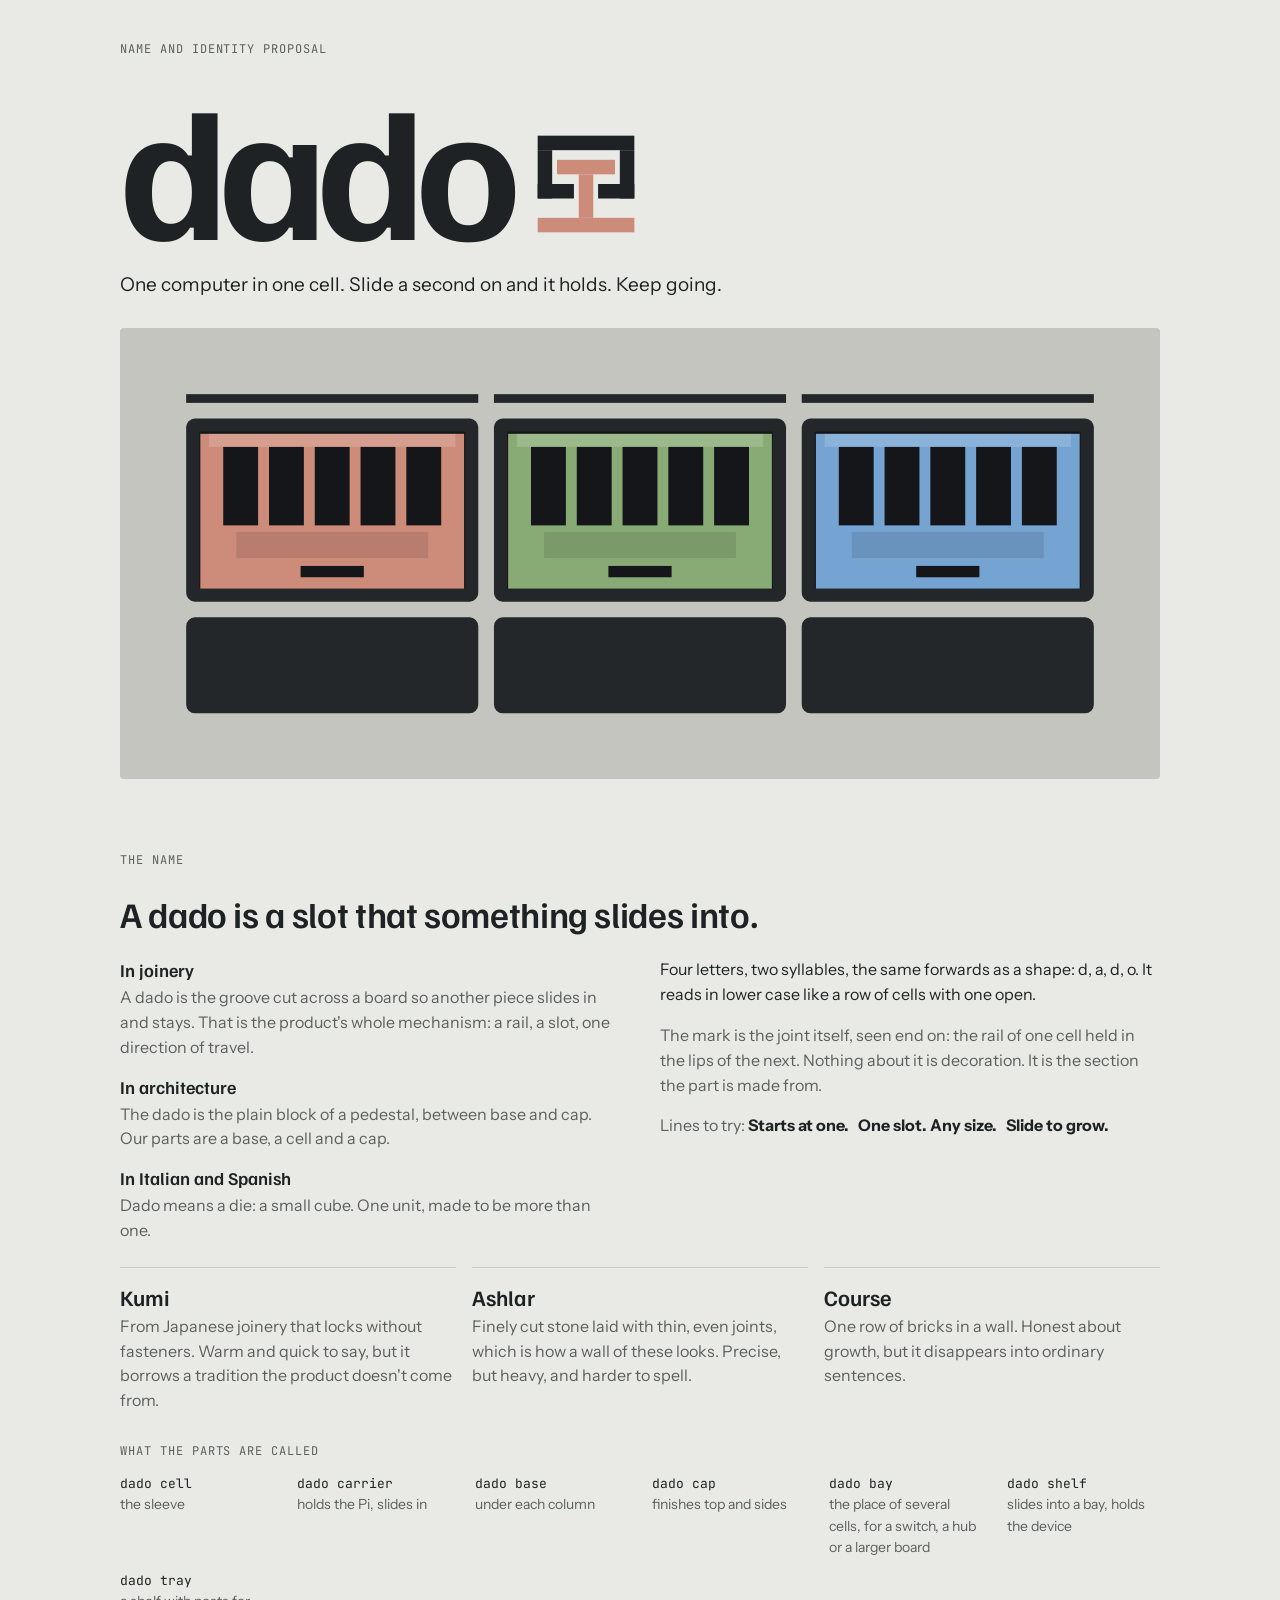
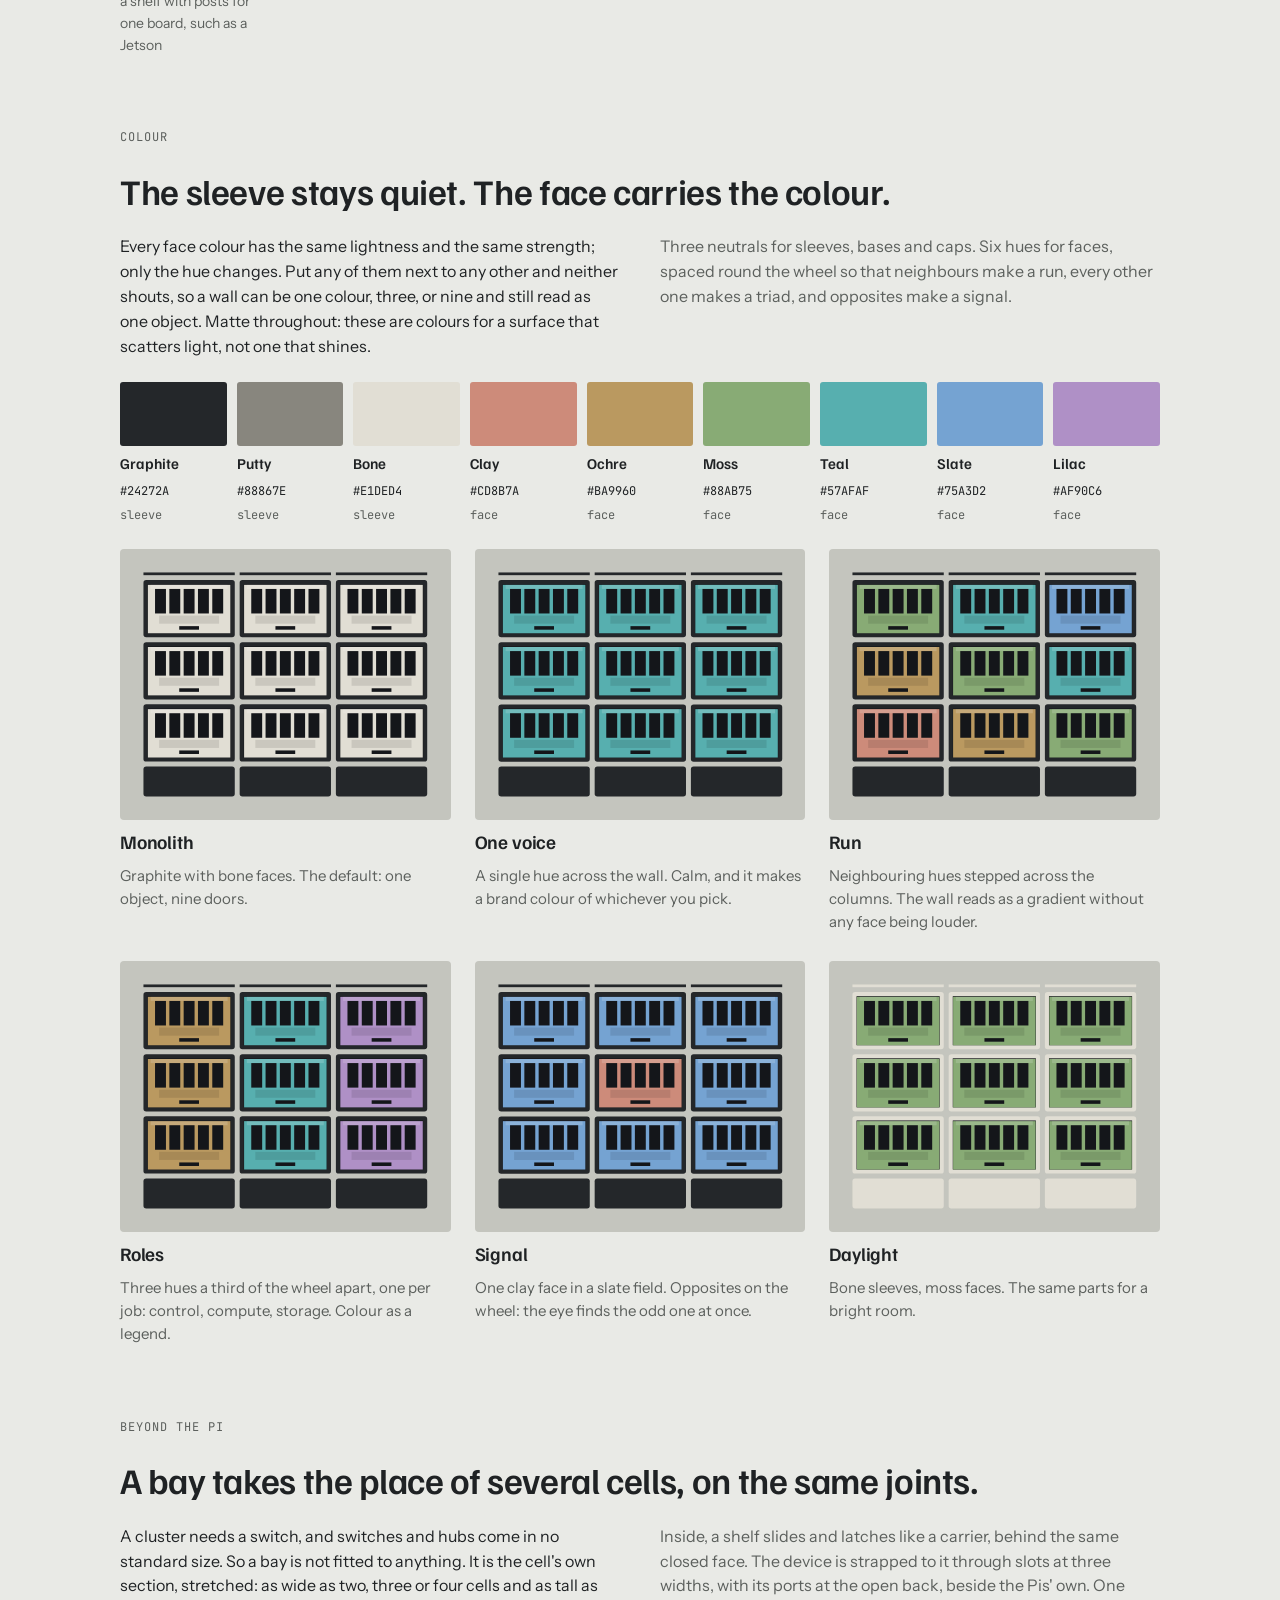
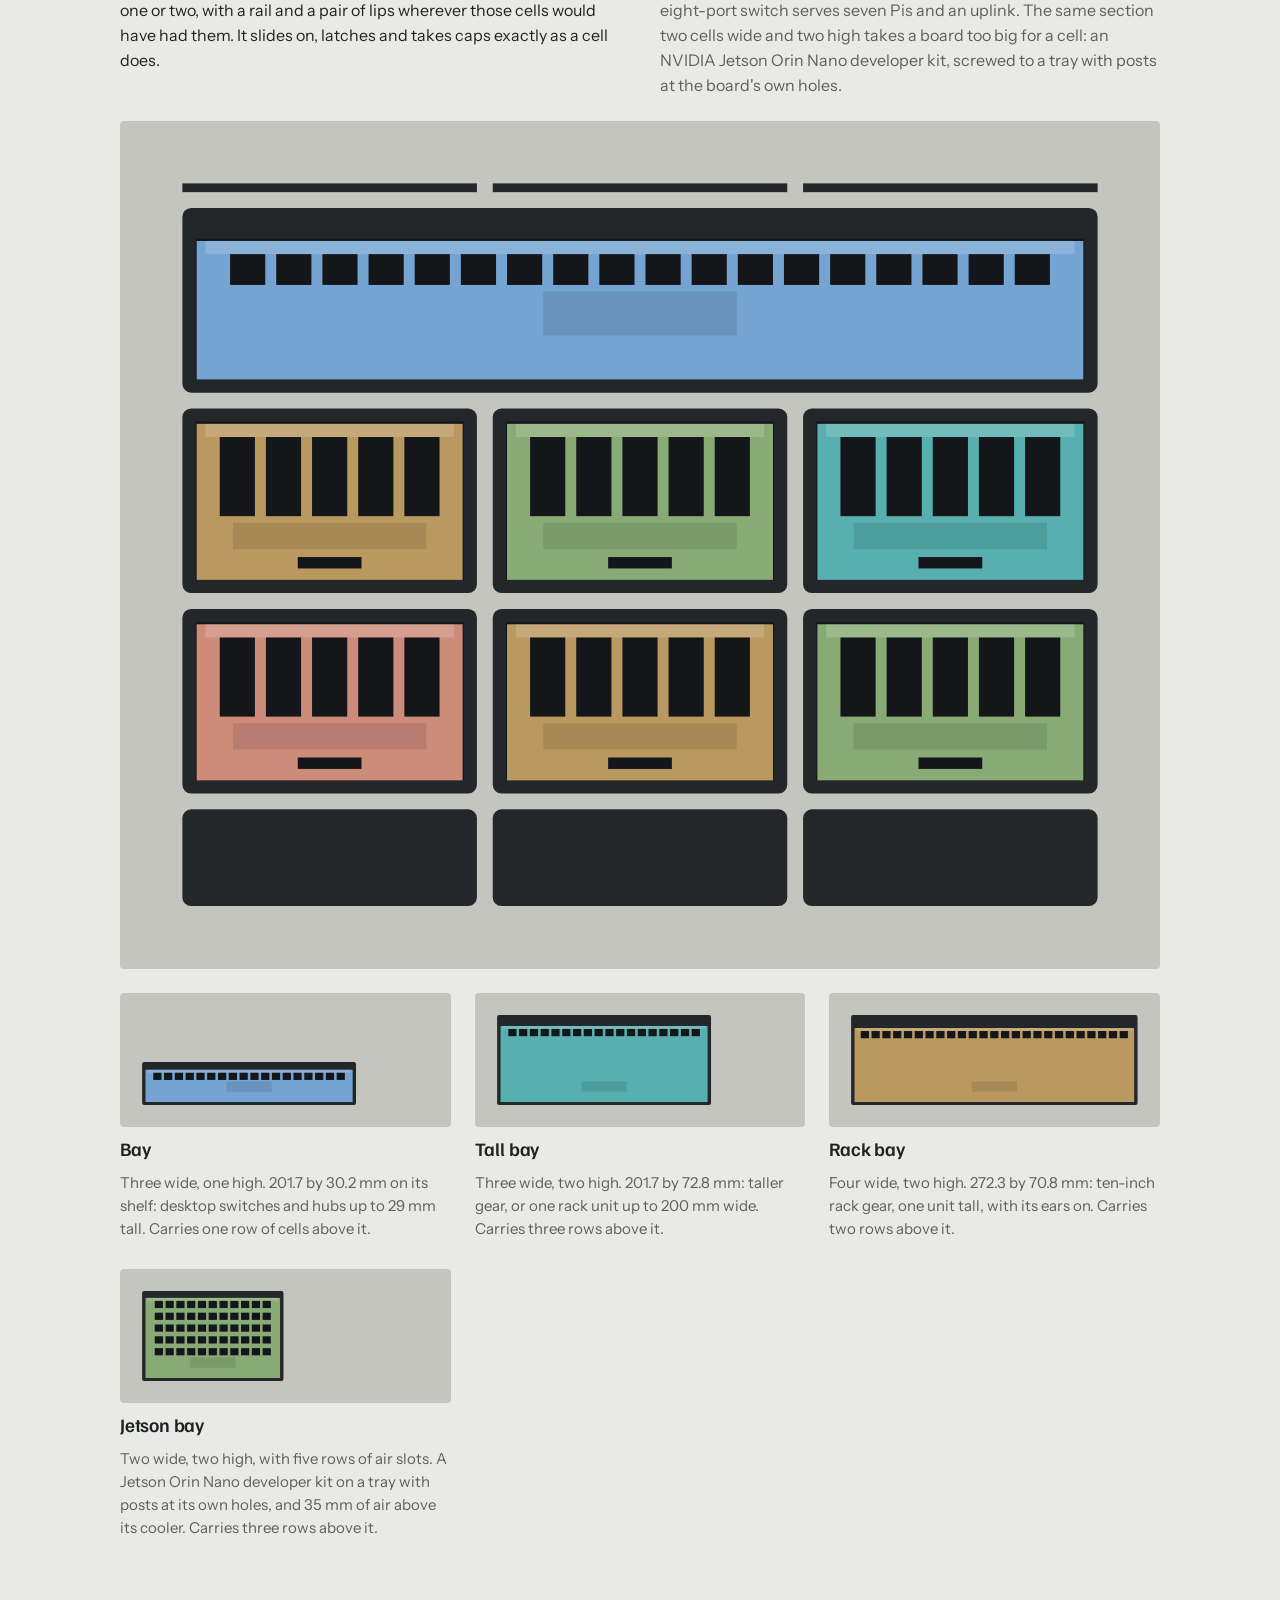
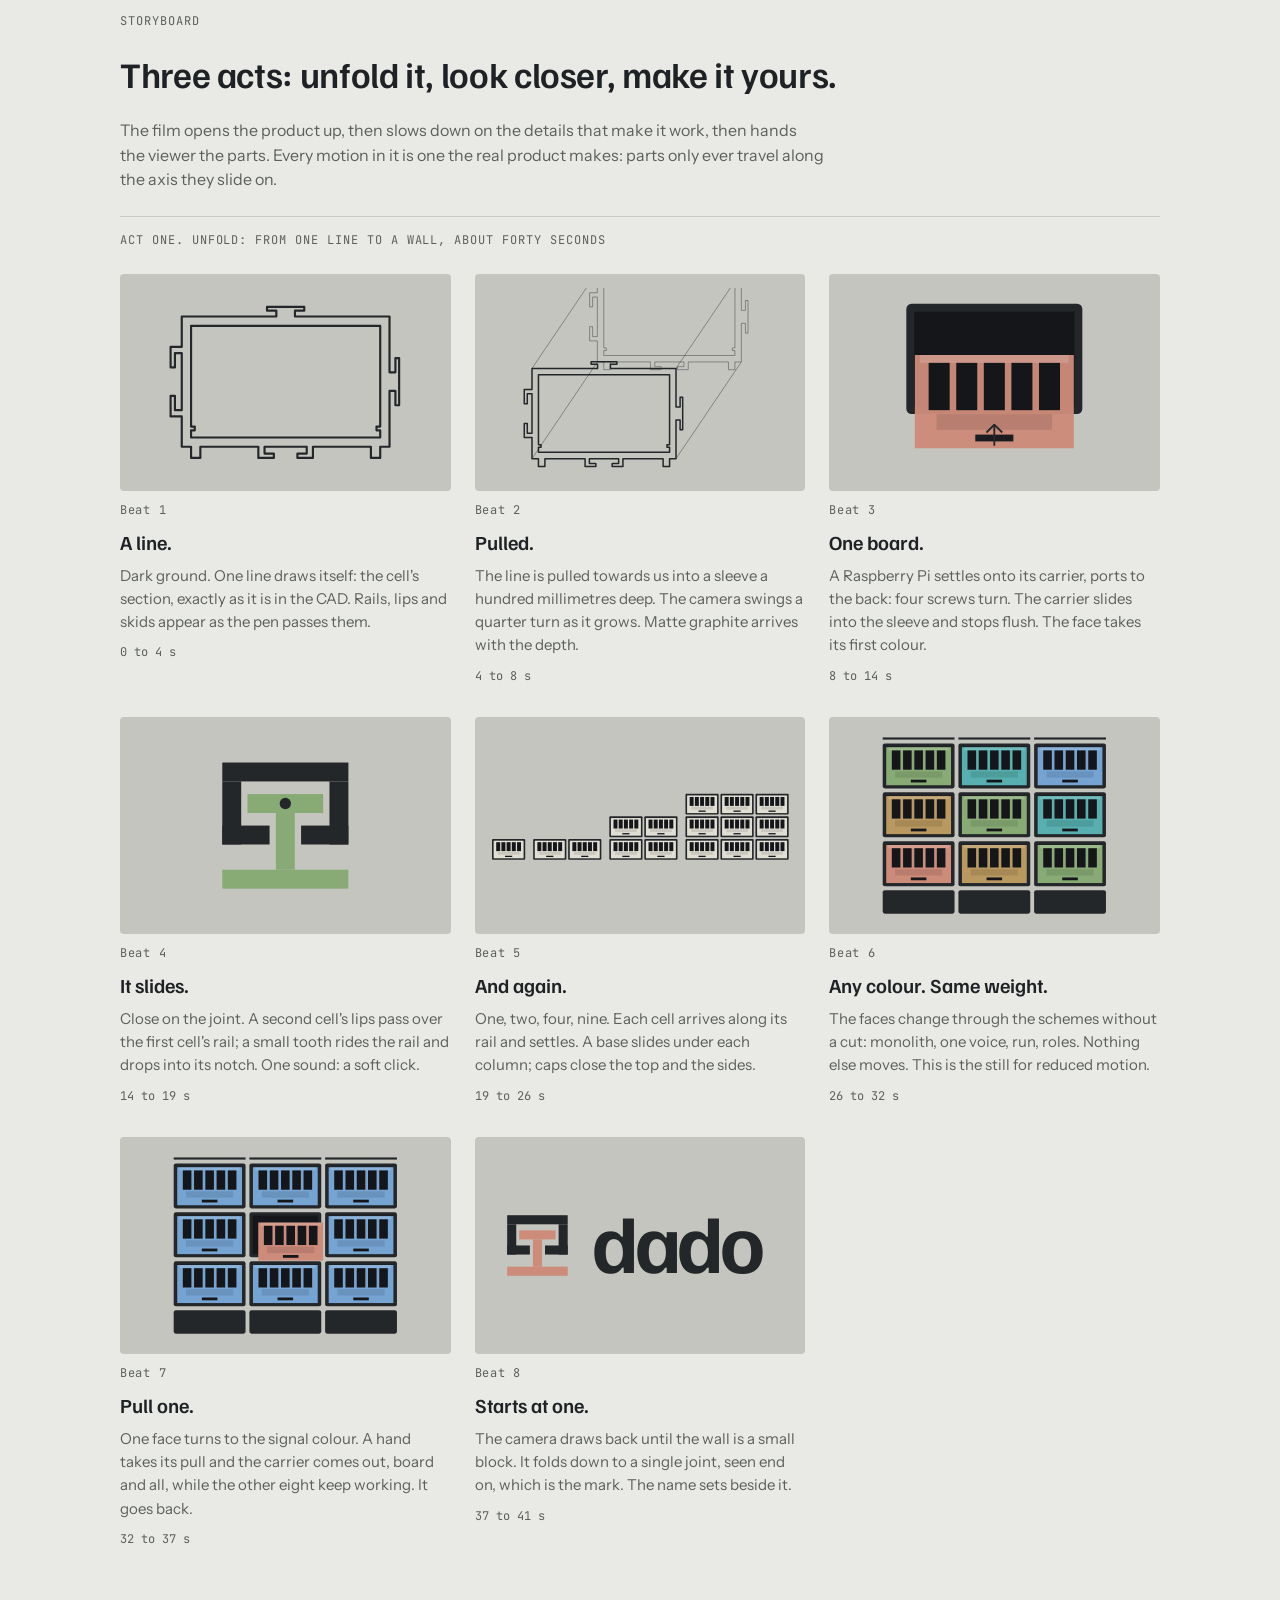
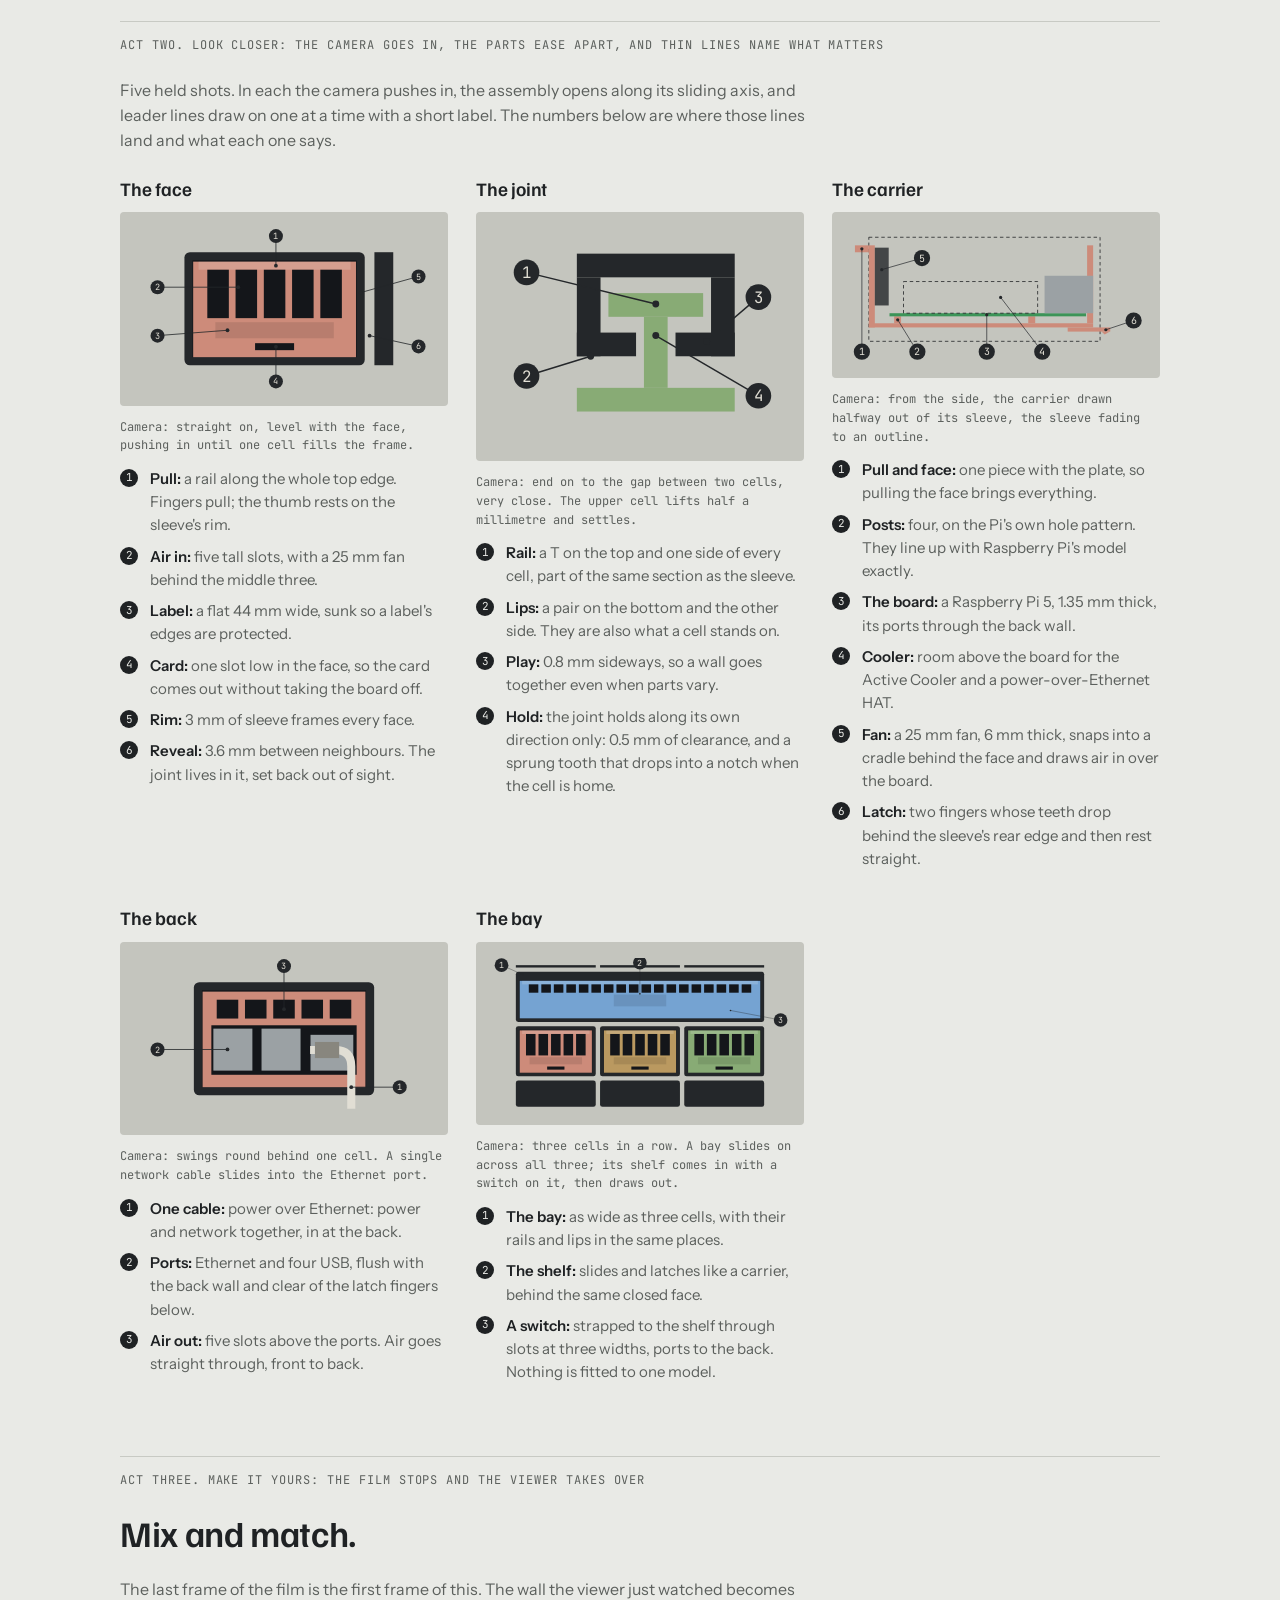
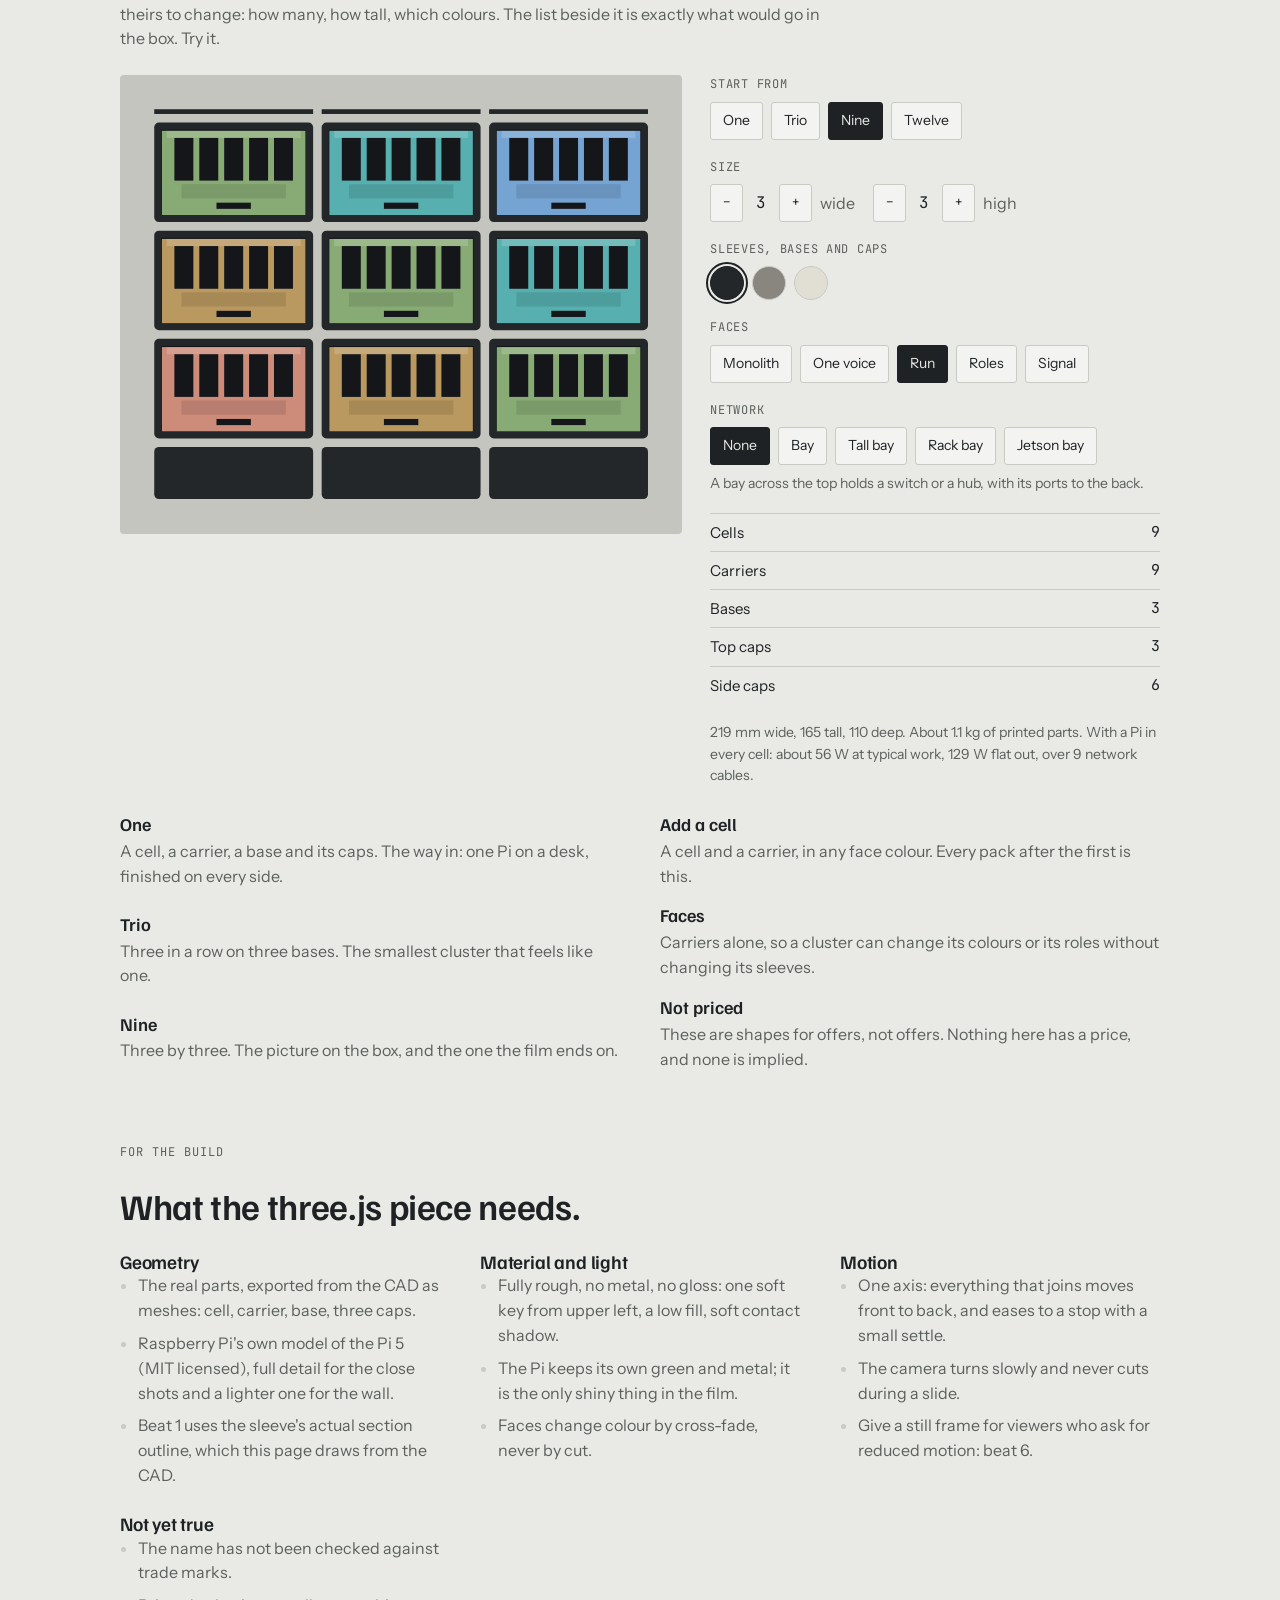
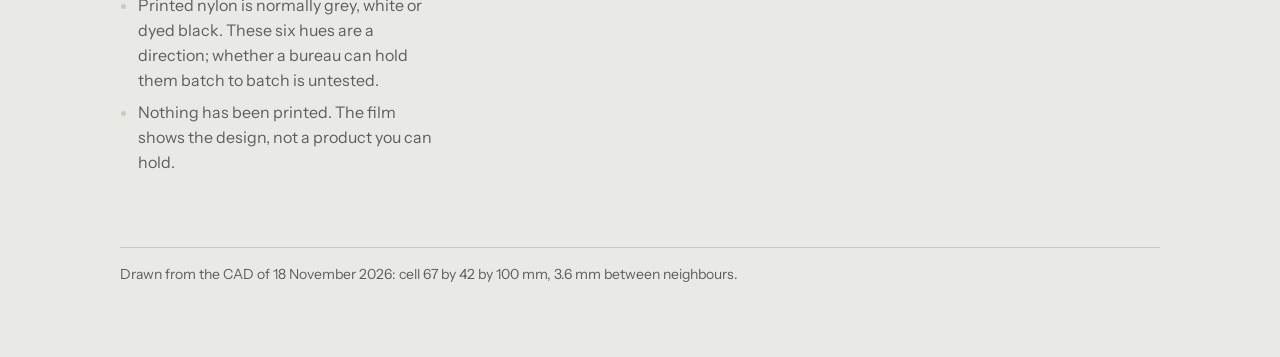
==== commit fdd0fc85: "Add the Jetson bay and its Orin Nano tray A bay two cells wide and two rows high, with a tray whose " ====
--- a/docs/identity/index.html
+++ b/docs/identity/index.html
@@ -135,8 +135,9 @@
         <div>dado carrier<span>holds the Pi, slides in</span></div>
         <div>dado base<span>under each column</span></div>
         <div>dado cap<span>finishes top and sides</span></div>
-        <div>dado bay<span>the place of several cells, for a switch or a hub</span></div>
+        <div>dado bay<span>the place of several cells, for a switch, a hub or a larger board</span></div>
         <div>dado shelf<span>slides into a bay, holds the device</span></div>
+        <div>dado tray<span>a shelf with posts for one board, such as a Jetson</span></div>
       </div>
     </div>
   </section>
@@ -156,8 +157,8 @@
     <span class="eyebrow">Beyond the Pi</span>
     <h2>A bay takes the place of several cells, on the same joints.</h2>
     <div class="two">
-      <p>A cluster needs a switch, and switches and hubs come in no standard size. So a bay is not fitted to anything. It is the cell's own section, stretched: as wide as three or four cells and as tall as one or two, with a rail and a pair of lips wherever those cells would have had them. It slides on, latches and takes caps exactly as a cell does.</p>
-      <p class="muted">Inside, a shelf slides and latches like a carrier, behind the same closed face. The device is strapped to it through slots at three widths, with its ports at the open back, beside the Pis' own. One eight-port switch serves seven Pis and an uplink.</p>
+      <p>A cluster needs a switch, and switches and hubs come in no standard size. So a bay is not fitted to anything. It is the cell's own section, stretched: as wide as two, three or four cells and as tall as one or two, with a rail and a pair of lips wherever those cells would have had them. It slides on, latches and takes caps exactly as a cell does.</p>
+      <p class="muted">Inside, a shelf slides and latches like a carrier, behind the same closed face. The device is strapped to it through slots at three widths, with its ports at the open back, beside the Pis' own. One eight-port switch serves seven Pis and an uplink. The same section two cells wide and two high takes a board too big for a cell: an NVIDIA Jetson Orin Nano developer kit, screwed to a tray with posts at the board's own holes.</p>
     </div>
     <div class="stage" style="padding:clamp(16px,4vw,36px)"><svg id="crown" role="img" aria-label="Six cells in two rows with a bay across the top"></svg></div>
     <div class="schemes" id="bays"></div>
@@ -399,7 +400,9 @@
 
 // Act three: the configurator. Sizes, masses and power are from the CAD and the earlier figures.
 const state = { cols: 3, rows: 3, sleeve: "Graphite", look: "Run", hue: "teal", bay: "None" };
-const BAYS = { "Bay": [3, 1, 7, 247.33 + 50.4], "Tall bay": [3, 2, 10, 340.37 + 72.75], "Rack bay": [4, 2, 12, 491.05 + 97.48] };
+// Each: places across, rows up, roof, grams of bay and shelf, most that fit across six columns, rows of air slots.
+const BAYS = { "Bay": [3, 1, 7, 247.33 + 50.4, 2, 1], "Tall bay": [3, 2, 10, 340.37 + 72.75, 2, 1], "Rack bay": [4, 2, 12, 491.05 + 97.48, 1, 1],
+  "Jetson bay": [2, 2, 6, 191.62 + 44.29, 3, 5] };
 const sleeveHex = Object.fromEntries(DATA.neutrals.map(n => [n.name, n.hex]));
 const looks = {
   "Monolith": () => (state.sleeve === "Bone" ? sleeveHex.Graphite : sleeveHex.Bone),
@@ -418,7 +421,7 @@
 }
 function draw() {
   const { cols, rows } = state, n = cols * rows;
-  const kind = BAYS[state.bay], crown = kind && cols % kind[0] === 0 ? Math.min(cols / kind[0], state.bay === "Rack bay" ? 1 : 2) : 0;
+  const kind = BAYS[state.bay], crown = kind && cols % kind[0] === 0 ? Math.min(cols / kind[0], kind[4]) : 0;
   const high = rows + (crown ? kind[1] : 0);
   const paint = (c, r) => looks[state.look](c, r);
   const m = crown ? crowned(rows, sleeveHex[state.sleeve], paint, k => paint(1 + kind[0] * k, rows), cols, kind)
@@ -426,7 +429,8 @@
   svg(document.getElementById("preview"), m.w, m.h, m.body, 6);
   pressed("bayKinds", ["None", ...Object.keys(BAYS)].map(k => [k]), state.bay, k => { state.bay = k; });
   document.getElementById("bayNote").textContent = !kind ? "A bay across the top holds a switch or a hub, with its ports to the back."
-    : !crown ? (state.bay === "Rack bay" ? "A rack bay is four cells wide: it needs four columns." : "A bay is three cells wide: it needs three or six columns.")
+    : !crown ? (state.bay === "Rack bay" ? "A rack bay is four cells wide: it needs four columns." : state.bay === "Jetson bay" ? "A Jetson bay is two cells wide: it needs two, four or six columns." : "A bay is three cells wide: it needs three or six columns.")
+    : state.bay === "Jetson bay" ? `Two rows high. ${crown === 1 ? "It takes" : "Each takes"} one Jetson Orin Nano developer kit, on a tray with posts at the board's own holes.`
     : state.bay === "Tall bay" ? "Two rows high: taller gear, or one rack unit up to 200 mm wide."
     : state.bay === "Rack bay" ? "Takes ten-inch rack gear, one unit tall, with its ears on."
     : n > 7 * crown ? `An eight-port switch serves seven Pis and an uplink. These ${n} need ${Math.ceil(n / 7)} switches; there is room for ${crown}.`
@@ -439,13 +443,13 @@
   const hues = document.getElementById("hues");
   hues.hidden = state.look !== "One voice";
   pressed("hues", DATA.faces.map(f => [f.name.toLowerCase(), f.hex]), state.hue, k => { state.hue = k; }, true);
-  const parts = [["Cells", n], ["Carriers", n], ["Bases", cols], ["Top caps", cols], ["Side caps", 2 * high], ...(crown ? [[state.bay + (crown > 1 ? "s" : ""), crown], ["Shelves", crown]] : [])];
+  const parts = [["Cells", n], ["Carriers", n], ["Bases", cols], ["Top caps", cols], ["Side caps", 2 * high], ...(crown ? [[state.bay + (crown > 1 ? "s" : ""), crown], [state.bay === "Jetson bay" ? "Orin trays" : "Shelves", crown]] : [])];
   document.getElementById("box").innerHTML = parts.map(([a, b]) => `<tr><td>${a}</td><td>${b}</td></tr>`).join("");
   const grams = 1.01 * (n * (73.06 + 15.86) + cols * (64.31 + 17.38) + high * (10.74 + 11.08) + (crown ? crown * kind[3] : 0));
   const wide = cols * PX - 3.6 + 11.2, tall = high * PZ + 28.6;
   document.getElementById("facts").textContent =
     `${Math.round(wide)} mm wide, ${Math.round(tall)} tall, 110 deep. About ${(grams / 1000).toFixed(grams < 1000 ? 2 : 1)} kg of printed parts. `
-    + `With a Pi in every cell: about ${(n * 6.2).toFixed(0)} W at typical work, ${(n * 14.3).toFixed(0)} W flat out, over ${n} network cable${n > 1 ? "s" : ""}.`;
+    + `With a Pi in every cell: about ${(n * 6.2).toFixed(0)} W at typical work, ${(n * 14.3).toFixed(0)} W flat out, over ${n} network cable${n > 1 ? "s" : ""}.` + (crown && state.bay === "Jetson bay" ? " Each Jetson adds up to 25 W." : "");
 }
 const bump = (key, by, lo, hi) => () => { state[key] = Math.min(hi, Math.max(lo, state[key] + by)); draw(); };
 document.getElementById("colsDown").onclick = bump("cols", -1, 1, 6);
@@ -455,17 +459,17 @@
 draw();
 
 // A bay seen from the front: n places across, m up, under a roof of the given thickness.
-function bay(x, y, sleeve, face, n, m, roof) {
+function bay(x, y, sleeve, face, n, m, roof, grams, most, airs = 1) {
   const w = n * PX - 3.6, h = m * PZ - 3.6, fw = w - 6.5, fh = h - 3 - roof - 0.5, slots = Math.floor((fw - 16) / 10.5) + 1;
   let s = `<g transform="translate(${x},${y})"><rect width="${w}" height="${h}" rx="2" fill="${sleeve}"/><rect x="3" y="${roof}" width="${w - 6}" height="${h - 3 - roof}" fill="${C.hole}"/>`;
   s += `<g transform="translate(3.25,${roof + 0.5})"><rect width="${fw}" height="${fh}" fill="${face}"/><rect x="2" width="${fw - 4}" height="3" fill="#fff" opacity="0.16"/>`;
-  for (let k = 0; k < slots; k++) s += `<rect x="${fw / 2 - ((slots - 1) / 2) * 10.5 - 4 + k * 10.5}" y="3" width="8" height="7" fill="${C.hole}"/>`;
+  for (let a = 0; a < airs; a++) for (let k = 0; k < slots; k++) s += `<rect x="${fw / 2 - ((slots - 1) / 2) * 10.5 - 4 + k * 10.5}" y="${3 + a * 11.5}" width="8" height="7" fill="${C.hole}"/>`;
   return s + `<rect x="${fw / 2 - 22}" y="${fh - 20}" width="44" height="10" fill="#000" opacity="0.10"/></g></g>`;
 }
 // Three columns of cells on their bases with a bay across the top, and caps over it.
-function crowned(rows, sleeve, faceAt, bayFace, cols = 3, [wide, up, roof] = [3, 1, 7]) {
+function crowned(rows, sleeve, faceAt, bayFace, cols = 3, [wide, up, roof, , , airs] = [3, 1, 7]) {
   let s = "";
-  for (let k = 0; k < cols / wide; k++) s += bay(k * wide * PX, 5.6, sleeve, typeof bayFace === "function" ? bayFace(k) : bayFace, wide, up, roof);
+  for (let k = 0; k < cols / wide; k++) s += bay(k * wide * PX, 5.6, sleeve, typeof bayFace === "function" ? bayFace(k) : bayFace, wide, up, roof, 0, 0, airs);
   const top = 5.6 + up * PZ;  // the cells start under the bay, however many rows high it is
   for (let c = 0; c < cols; c++) {
     s += `<rect x="${c * PX}" y="0" width="67" height="2" fill="${sleeve}"/><rect x="${c * PX}" y="${top + rows * PZ}" width="67" height="22" rx="2" fill="${sleeve}"/>`;
@@ -479,7 +483,8 @@
   ["Bay", 3, 1, 7, F.slate, "Three wide, one high. 201.7 by 30.2 mm on its shelf: desktop switches and hubs up to 29 mm tall. Carries one row of cells above it."],
   ["Tall bay", 3, 2, 10, F.teal, "Three wide, two high. 201.7 by 72.8 mm: taller gear, or one rack unit up to 200 mm wide. Carries three rows above it."],
   ["Rack bay", 4, 2, 12, F.ochre, "Four wide, two high. 272.3 by 70.8 mm: ten-inch rack gear, one unit tall, with its ears on. Carries two rows above it."],
-].map(([name, n, m, roof, face, text]) =>
-  `<div class="scheme"><div class="stage">${make(4 * PX - 3.6, 2 * PZ - 3.6, bay(0, (2 - m) * PZ, C.graphite, face, n, m, roof), 4)}</div><h3>${name}</h3><p>${text}</p></div>`).join("");
+  ["Jetson bay", 2, 2, 6, F.moss, "Two wide, two high, with five rows of air slots. A Jetson Orin Nano developer kit on a tray with posts at its own holes, and 35 mm of air above its cooler. Carries three rows above it.", 5],
+].map(([name, n, m, roof, face, text, airs]) =>
+  `<div class="scheme"><div class="stage">${make(4 * PX - 3.6, 2 * PZ - 3.6, bay(0, (2 - m) * PZ, C.graphite, face, n, m, roof, 0, 0, airs), 4)}</div><h3>${name}</h3><p>${text}</p></div>`).join("");
 </script>
 </body></html>
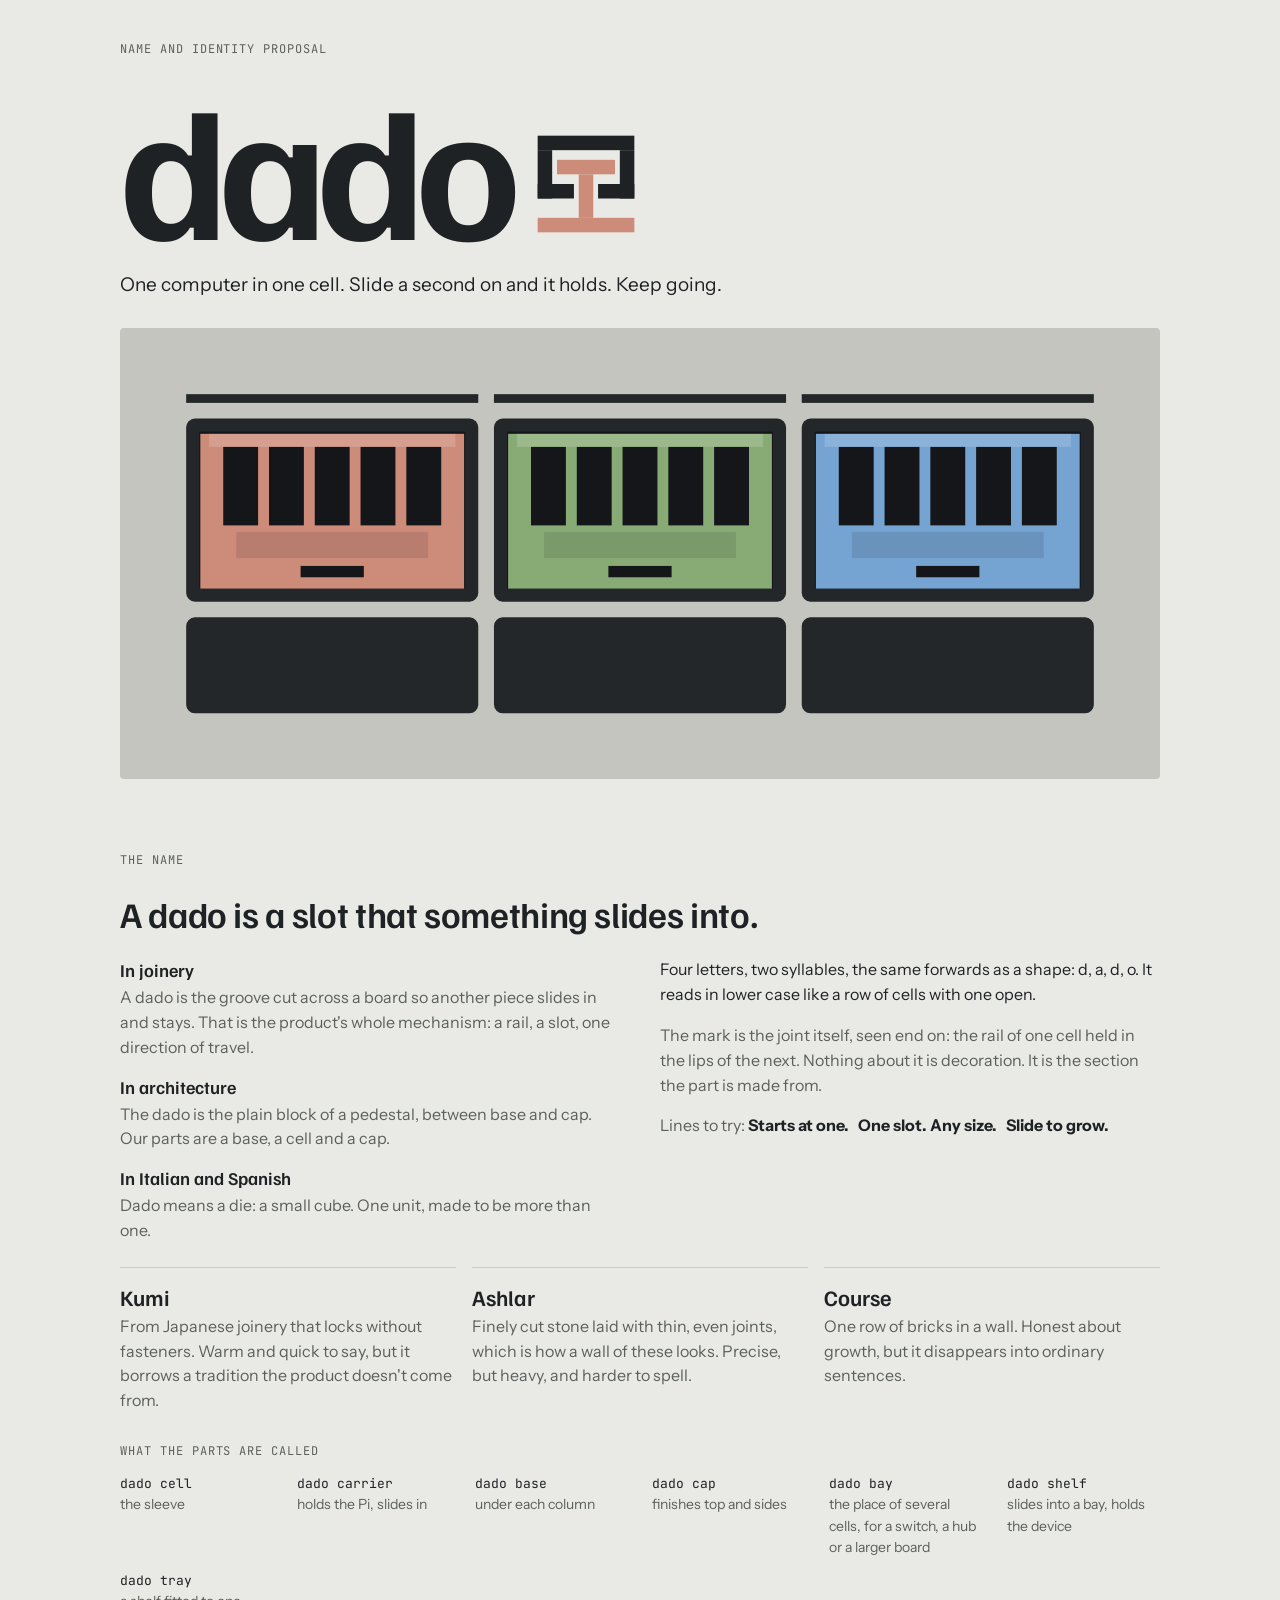
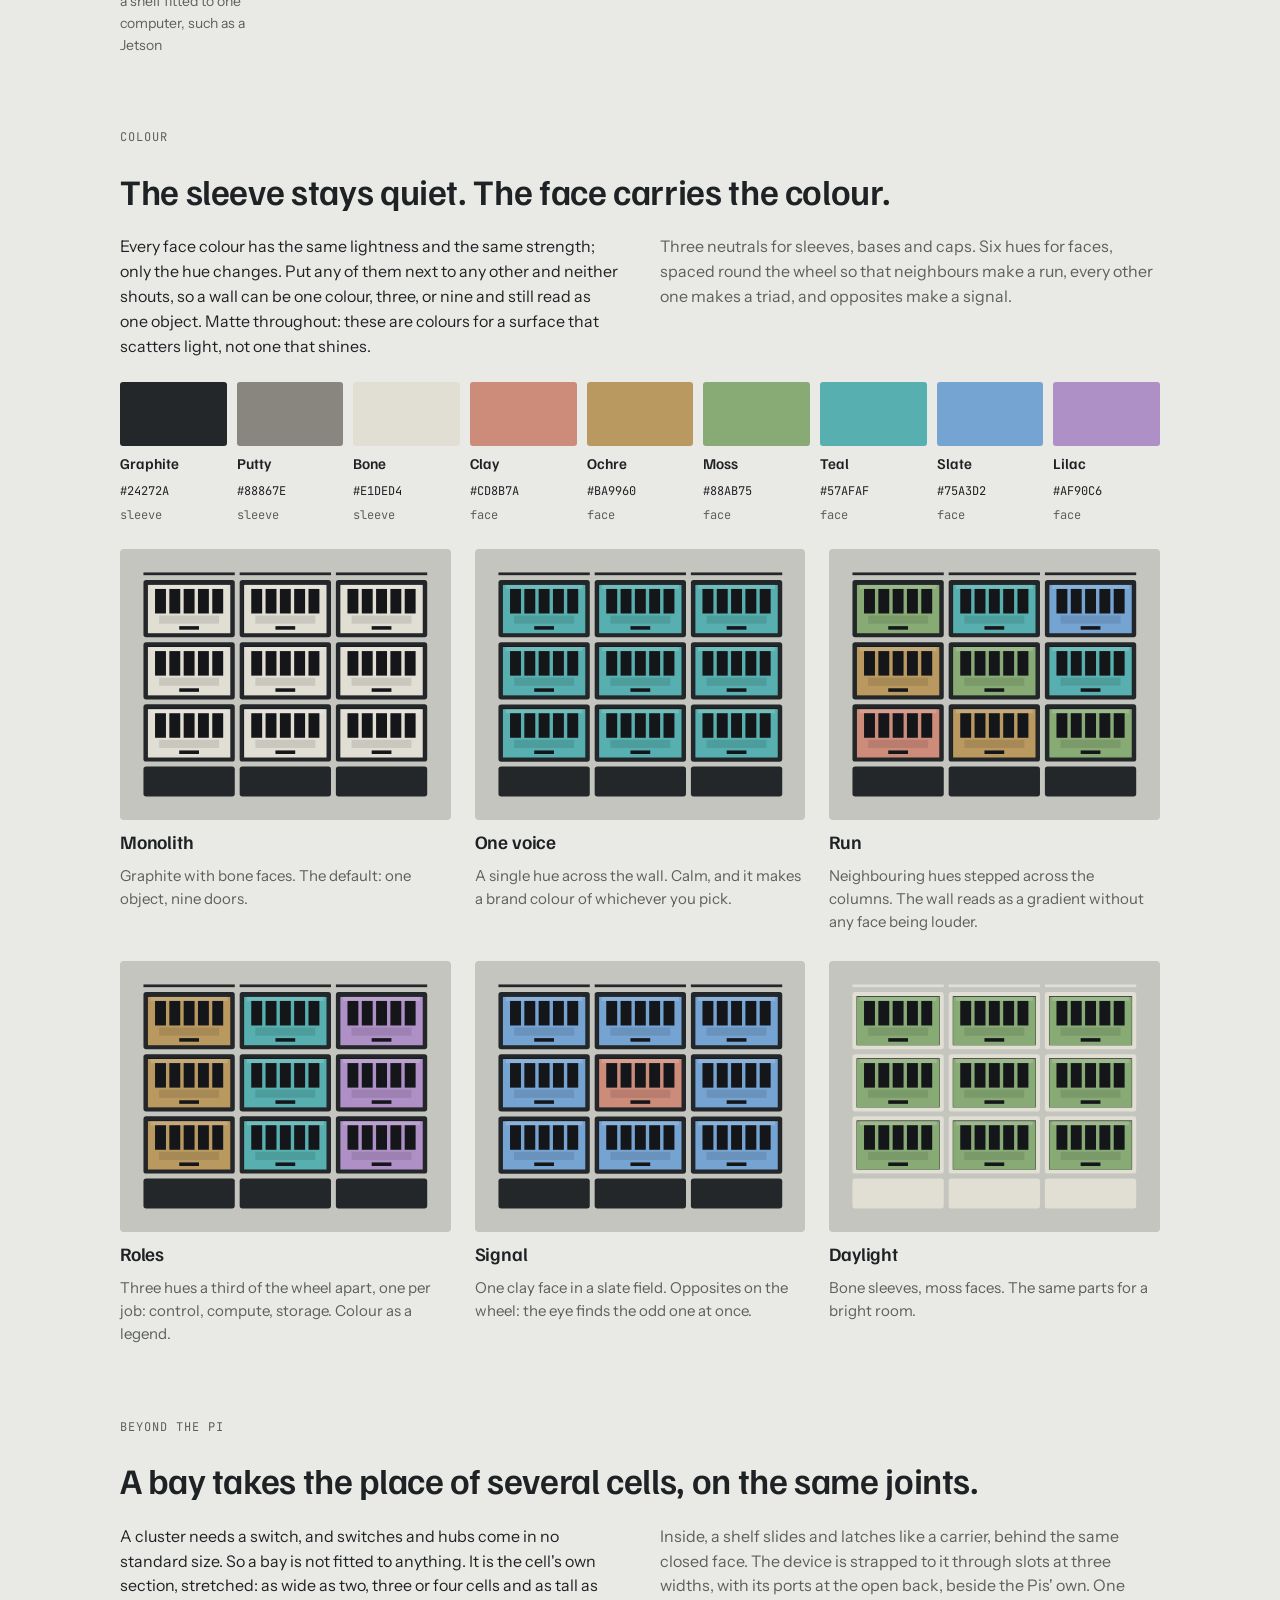
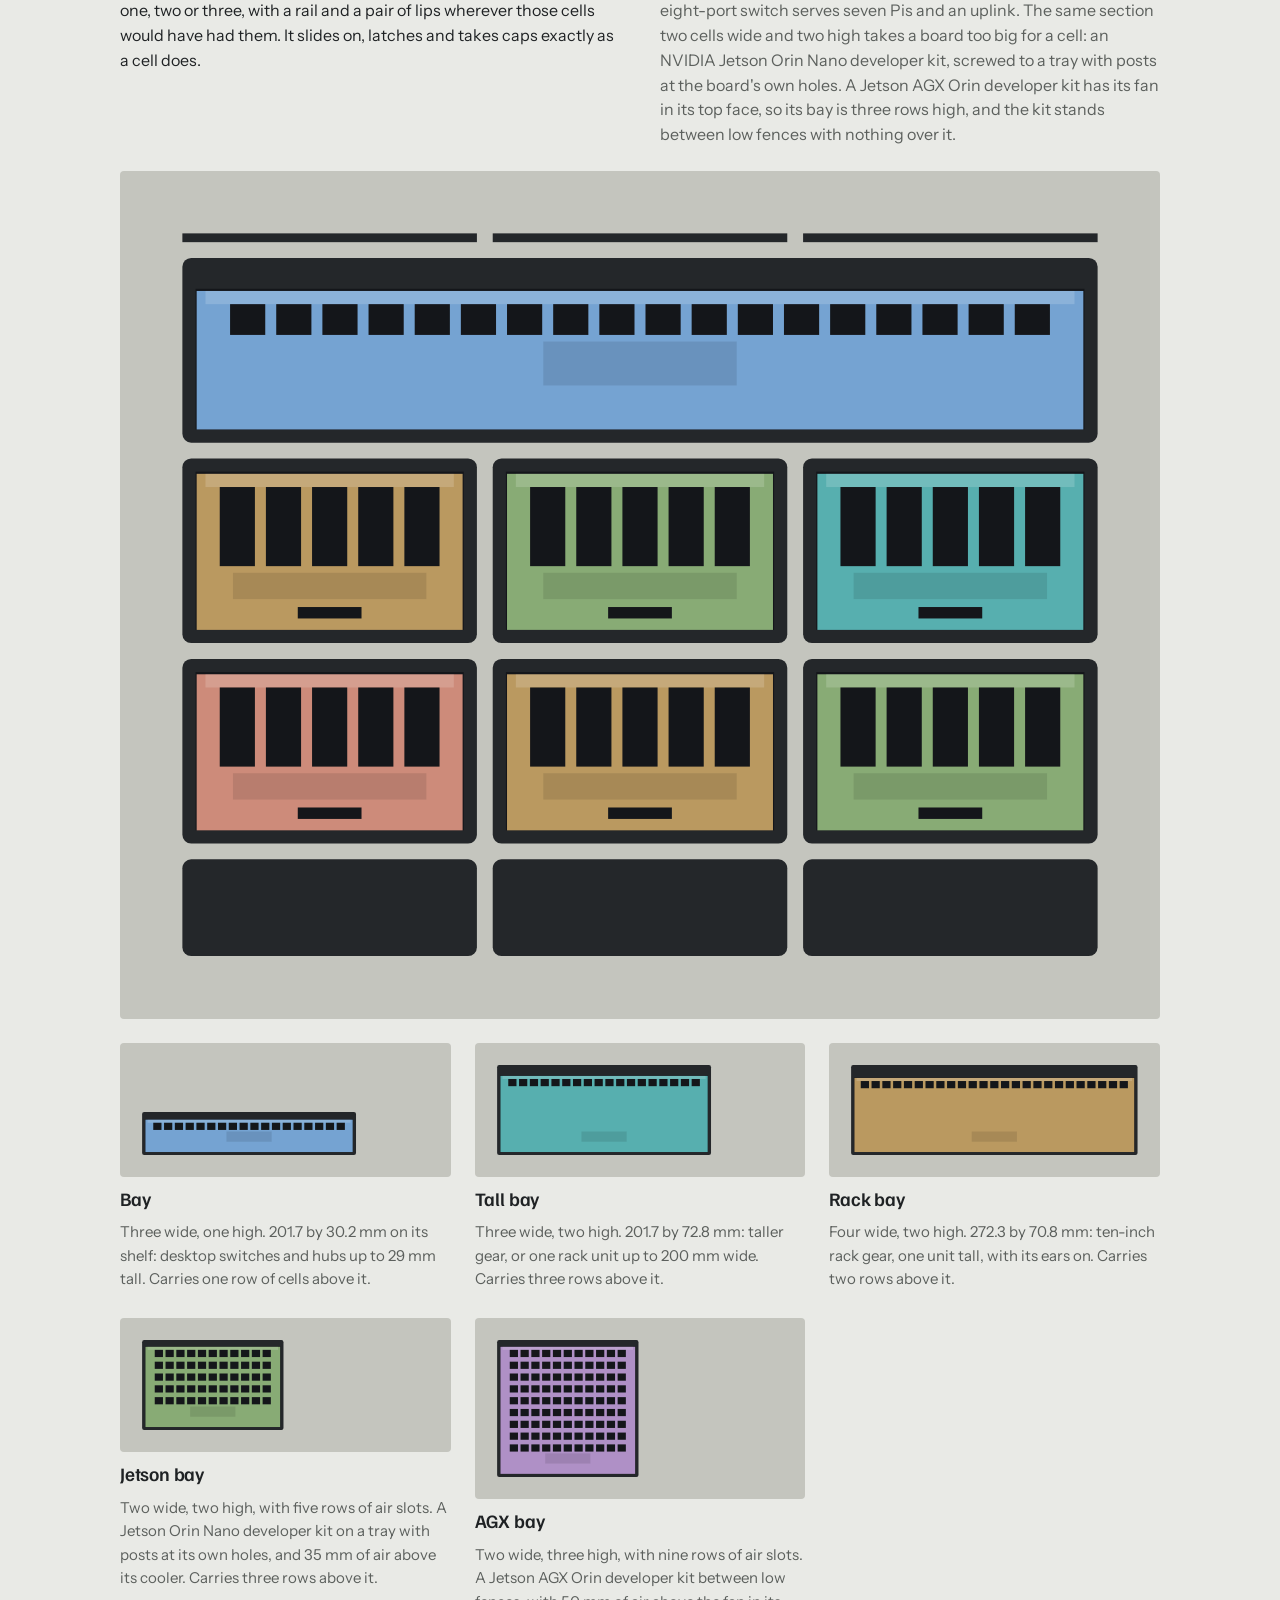
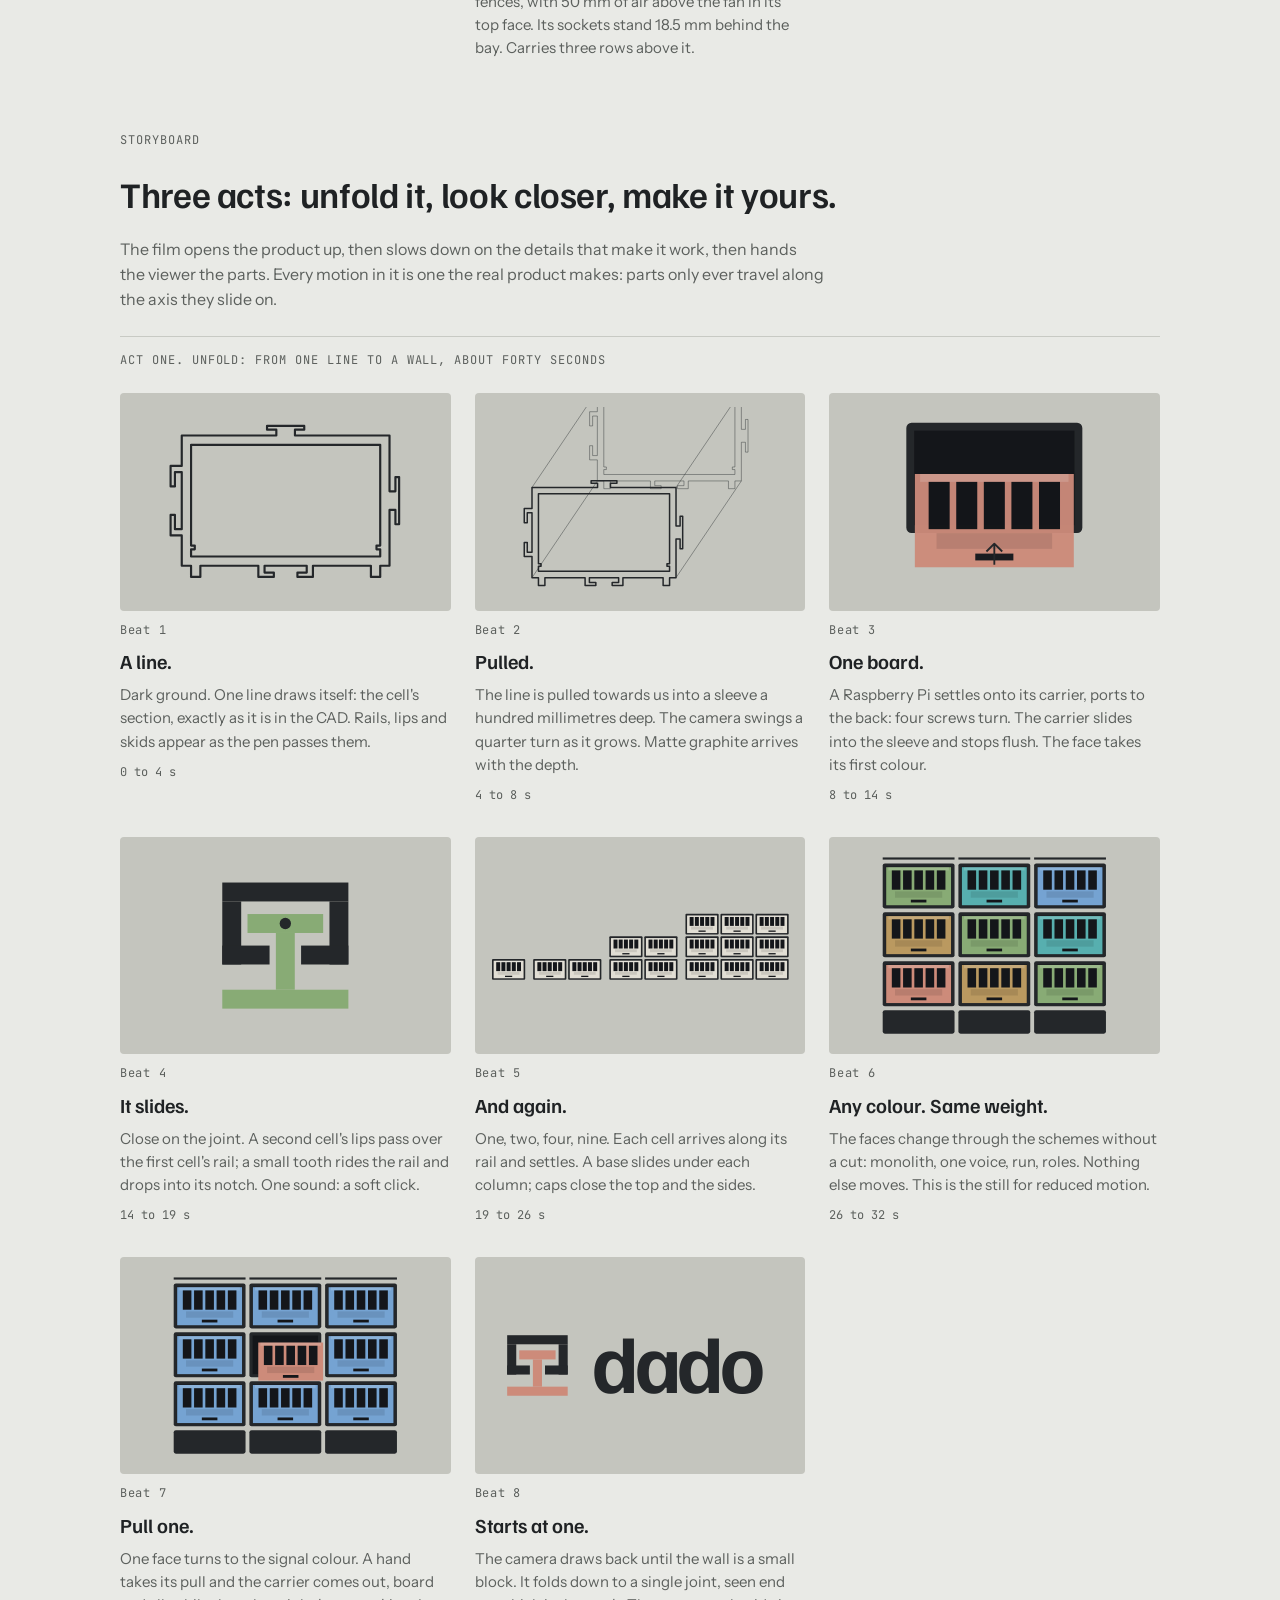
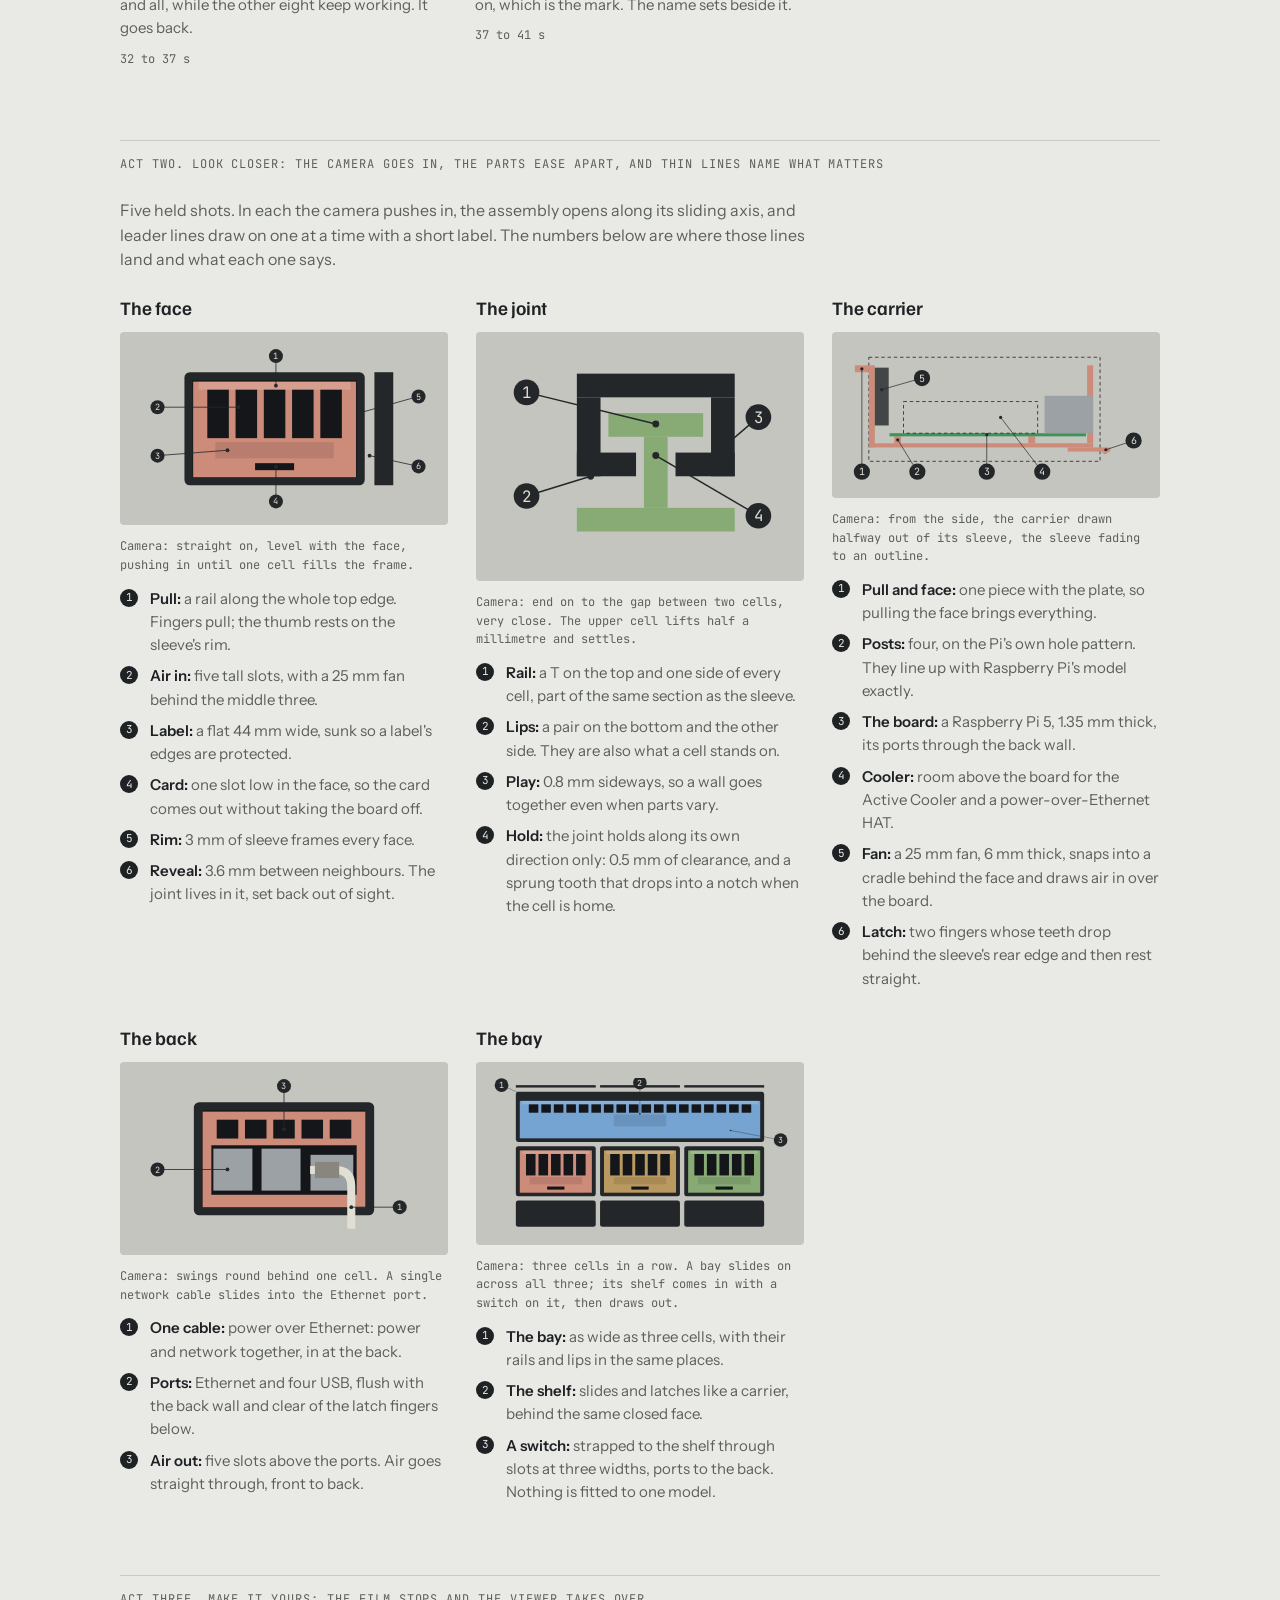
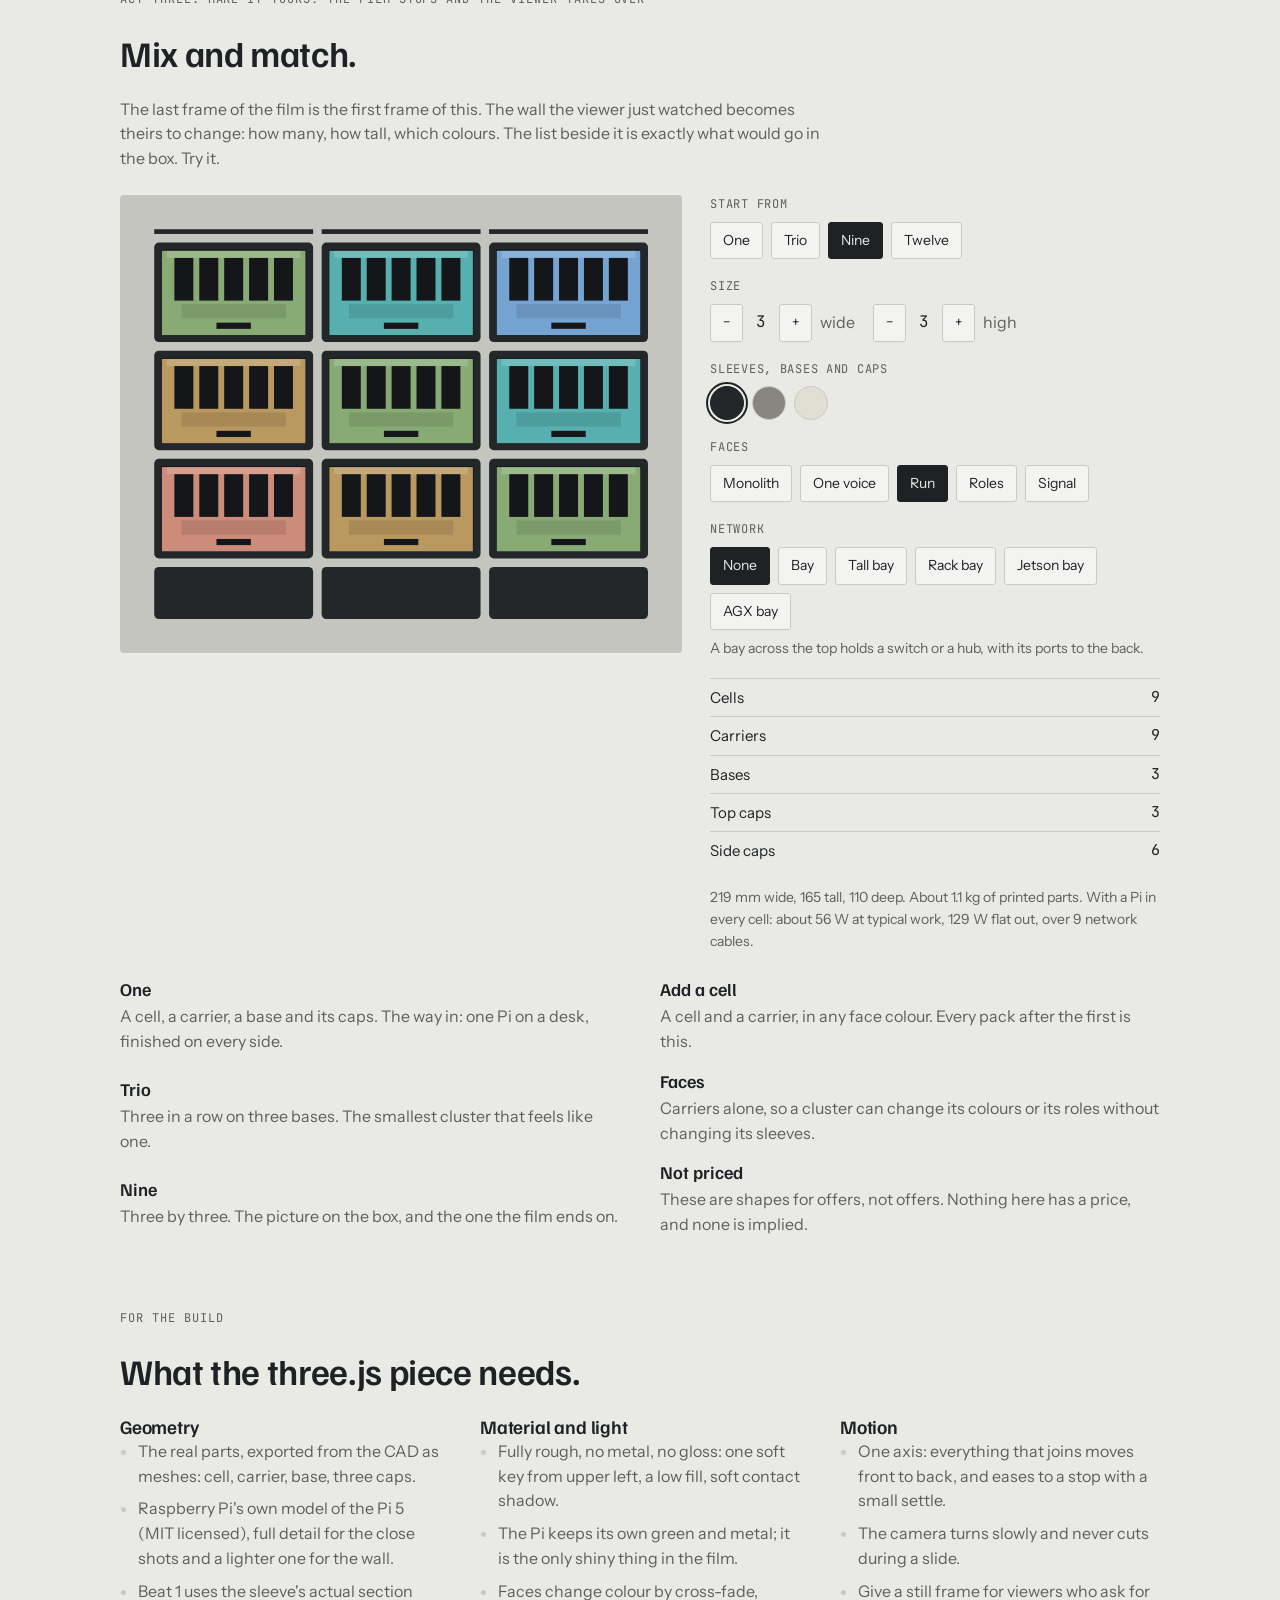
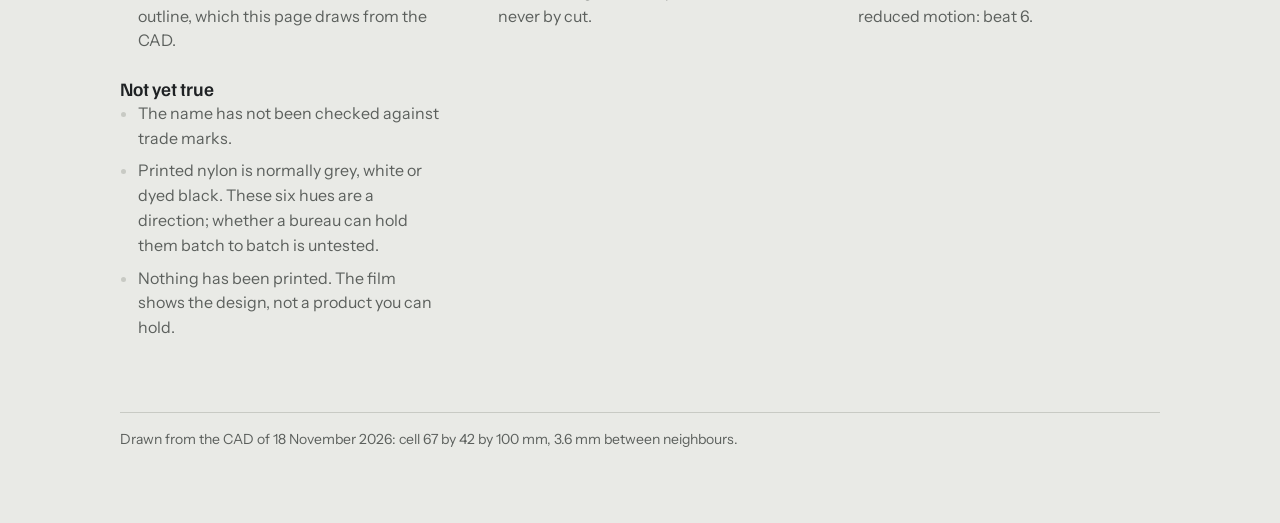
==== commit 2cd54d3c: "Add the AGX bay and its tray A bay two cells wide and three rows high for an NVIDIA Jetson AGX Orin " ====
--- a/docs/identity/index.html
+++ b/docs/identity/index.html
@@ -137,7 +137,7 @@
         <div>dado cap<span>finishes top and sides</span></div>
         <div>dado bay<span>the place of several cells, for a switch, a hub or a larger board</span></div>
         <div>dado shelf<span>slides into a bay, holds the device</span></div>
-        <div>dado tray<span>a shelf with posts for one board, such as a Jetson</span></div>
+        <div>dado tray<span>a shelf fitted to one computer, such as a Jetson</span></div>
       </div>
     </div>
   </section>
@@ -157,8 +157,8 @@
     <span class="eyebrow">Beyond the Pi</span>
     <h2>A bay takes the place of several cells, on the same joints.</h2>
     <div class="two">
-      <p>A cluster needs a switch, and switches and hubs come in no standard size. So a bay is not fitted to anything. It is the cell's own section, stretched: as wide as two, three or four cells and as tall as one or two, with a rail and a pair of lips wherever those cells would have had them. It slides on, latches and takes caps exactly as a cell does.</p>
-      <p class="muted">Inside, a shelf slides and latches like a carrier, behind the same closed face. The device is strapped to it through slots at three widths, with its ports at the open back, beside the Pis' own. One eight-port switch serves seven Pis and an uplink. The same section two cells wide and two high takes a board too big for a cell: an NVIDIA Jetson Orin Nano developer kit, screwed to a tray with posts at the board's own holes.</p>
+      <p>A cluster needs a switch, and switches and hubs come in no standard size. So a bay is not fitted to anything. It is the cell's own section, stretched: as wide as two, three or four cells and as tall as one, two or three, with a rail and a pair of lips wherever those cells would have had them. It slides on, latches and takes caps exactly as a cell does.</p>
+      <p class="muted">Inside, a shelf slides and latches like a carrier, behind the same closed face. The device is strapped to it through slots at three widths, with its ports at the open back, beside the Pis' own. One eight-port switch serves seven Pis and an uplink. The same section two cells wide and two high takes a board too big for a cell: an NVIDIA Jetson Orin Nano developer kit, screwed to a tray with posts at the board's own holes. A Jetson AGX Orin developer kit has its fan in its top face, so its bay is three rows high, and the kit stands between low fences with nothing over it.</p>
     </div>
     <div class="stage" style="padding:clamp(16px,4vw,36px)"><svg id="crown" role="img" aria-label="Six cells in two rows with a bay across the top"></svg></div>
     <div class="schemes" id="bays"></div>
@@ -402,7 +402,7 @@
 const state = { cols: 3, rows: 3, sleeve: "Graphite", look: "Run", hue: "teal", bay: "None" };
 // Each: places across, rows up, roof, grams of bay and shelf, most that fit across six columns, rows of air slots.
 const BAYS = { "Bay": [3, 1, 7, 247.33 + 50.4, 2, 1], "Tall bay": [3, 2, 10, 340.37 + 72.75, 2, 1], "Rack bay": [4, 2, 12, 491.05 + 97.48, 1, 1],
-  "Jetson bay": [2, 2, 6, 191.62 + 44.29, 3, 5] };
+  "Jetson bay": [2, 2, 6, 191.62 + 44.29, 3, 5], "AGX bay": [2, 3, 6, 224.0 + 60.38, 3, 9] };
 const sleeveHex = Object.fromEntries(DATA.neutrals.map(n => [n.name, n.hex]));
 const looks = {
   "Monolith": () => (state.sleeve === "Bone" ? sleeveHex.Graphite : sleeveHex.Bone),
@@ -429,8 +429,9 @@
   svg(document.getElementById("preview"), m.w, m.h, m.body, 6);
   pressed("bayKinds", ["None", ...Object.keys(BAYS)].map(k => [k]), state.bay, k => { state.bay = k; });
   document.getElementById("bayNote").textContent = !kind ? "A bay across the top holds a switch or a hub, with its ports to the back."
-    : !crown ? (state.bay === "Rack bay" ? "A rack bay is four cells wide: it needs four columns." : state.bay === "Jetson bay" ? "A Jetson bay is two cells wide: it needs two, four or six columns." : "A bay is three cells wide: it needs three or six columns.")
+    : !crown ? (state.bay === "Rack bay" ? "A rack bay is four cells wide: it needs four columns." : state.bay === "Jetson bay" ? "A Jetson bay is two cells wide: it needs two, four or six columns." : state.bay === "AGX bay" ? "An AGX bay is two cells wide: it needs two, four or six columns." : "A bay is three cells wide: it needs three or six columns.")
     : state.bay === "Jetson bay" ? `Two rows high. ${crown === 1 ? "It takes" : "Each takes"} one Jetson Orin Nano developer kit, on a tray with posts at the board's own holes.`
+    : state.bay === "AGX bay" ? `Three rows high. ${crown === 1 ? "It takes" : "Each takes"} one Jetson AGX Orin developer kit, standing between low fences with its top fan clear.`
     : state.bay === "Tall bay" ? "Two rows high: taller gear, or one rack unit up to 200 mm wide."
     : state.bay === "Rack bay" ? "Takes ten-inch rack gear, one unit tall, with its ears on."
     : n > 7 * crown ? `An eight-port switch serves seven Pis and an uplink. These ${n} need ${Math.ceil(n / 7)} switches; there is room for ${crown}.`
@@ -443,13 +444,13 @@
   const hues = document.getElementById("hues");
   hues.hidden = state.look !== "One voice";
   pressed("hues", DATA.faces.map(f => [f.name.toLowerCase(), f.hex]), state.hue, k => { state.hue = k; }, true);
-  const parts = [["Cells", n], ["Carriers", n], ["Bases", cols], ["Top caps", cols], ["Side caps", 2 * high], ...(crown ? [[state.bay + (crown > 1 ? "s" : ""), crown], [state.bay === "Jetson bay" ? "Orin trays" : "Shelves", crown]] : [])];
+  const parts = [["Cells", n], ["Carriers", n], ["Bases", cols], ["Top caps", cols], ["Side caps", 2 * high], ...(crown ? [[state.bay + (crown > 1 ? "s" : ""), crown], [{ "Jetson bay": "Orin trays", "AGX bay": "AGX trays" }[state.bay] || "Shelves", crown]] : [])];
   document.getElementById("box").innerHTML = parts.map(([a, b]) => `<tr><td>${a}</td><td>${b}</td></tr>`).join("");
   const grams = 1.01 * (n * (73.06 + 15.86) + cols * (64.31 + 17.38) + high * (10.74 + 11.08) + (crown ? crown * kind[3] : 0));
   const wide = cols * PX - 3.6 + 11.2, tall = high * PZ + 28.6;
   document.getElementById("facts").textContent =
-    `${Math.round(wide)} mm wide, ${Math.round(tall)} tall, 110 deep. About ${(grams / 1000).toFixed(grams < 1000 ? 2 : 1)} kg of printed parts. `
-    + `With a Pi in every cell: about ${(n * 6.2).toFixed(0)} W at typical work, ${(n * 14.3).toFixed(0)} W flat out, over ${n} network cable${n > 1 ? "s" : ""}.` + (crown && state.bay === "Jetson bay" ? " Each Jetson adds up to 25 W." : "");
+    `${Math.round(wide)} mm wide, ${Math.round(tall)} tall, ${crown && state.bay === "AGX bay" ? 127 : 110} deep. About ${(grams / 1000).toFixed(grams < 1000 ? 2 : 1)} kg of printed parts. `
+    + `With a Pi in every cell: about ${(n * 6.2).toFixed(0)} W at typical work, ${(n * 14.3).toFixed(0)} W flat out, over ${n} network cable${n > 1 ? "s" : ""}.` + (crown && state.bay === "Jetson bay" ? " Each Jetson adds up to 25 W." : crown && state.bay === "AGX bay" ? " Each AGX Orin adds up to 60 W." : "");
 }
 const bump = (key, by, lo, hi) => () => { state[key] = Math.min(hi, Math.max(lo, state[key] + by)); draw(); };
 document.getElementById("colsDown").onclick = bump("cols", -1, 1, 6);
@@ -484,7 +485,8 @@
   ["Tall bay", 3, 2, 10, F.teal, "Three wide, two high. 201.7 by 72.8 mm: taller gear, or one rack unit up to 200 mm wide. Carries three rows above it."],
   ["Rack bay", 4, 2, 12, F.ochre, "Four wide, two high. 272.3 by 70.8 mm: ten-inch rack gear, one unit tall, with its ears on. Carries two rows above it."],
   ["Jetson bay", 2, 2, 6, F.moss, "Two wide, two high, with five rows of air slots. A Jetson Orin Nano developer kit on a tray with posts at its own holes, and 35 mm of air above its cooler. Carries three rows above it.", 5],
+  ["AGX bay", 2, 3, 6, F.lilac, "Two wide, three high, with nine rows of air slots. A Jetson AGX Orin developer kit between low fences, with 50 mm of air above the fan in its top face. Its sockets stand 18.5 mm behind the bay. Carries three rows above it.", 9],
 ].map(([name, n, m, roof, face, text, airs]) =>
-  `<div class="scheme"><div class="stage">${make(4 * PX - 3.6, 2 * PZ - 3.6, bay(0, (2 - m) * PZ, C.graphite, face, n, m, roof, 0, 0, airs), 4)}</div><h3>${name}</h3><p>${text}</p></div>`).join("");
+  `<div class="scheme"><div class="stage">${make(4 * PX - 3.6, Math.max(2, m) * PZ - 3.6, bay(0, (Math.max(2, m) - m) * PZ, C.graphite, face, n, m, roof, 0, 0, airs), 4)}</div><h3>${name}</h3><p>${text}</p></div>`).join("");
 </script>
 </body></html>
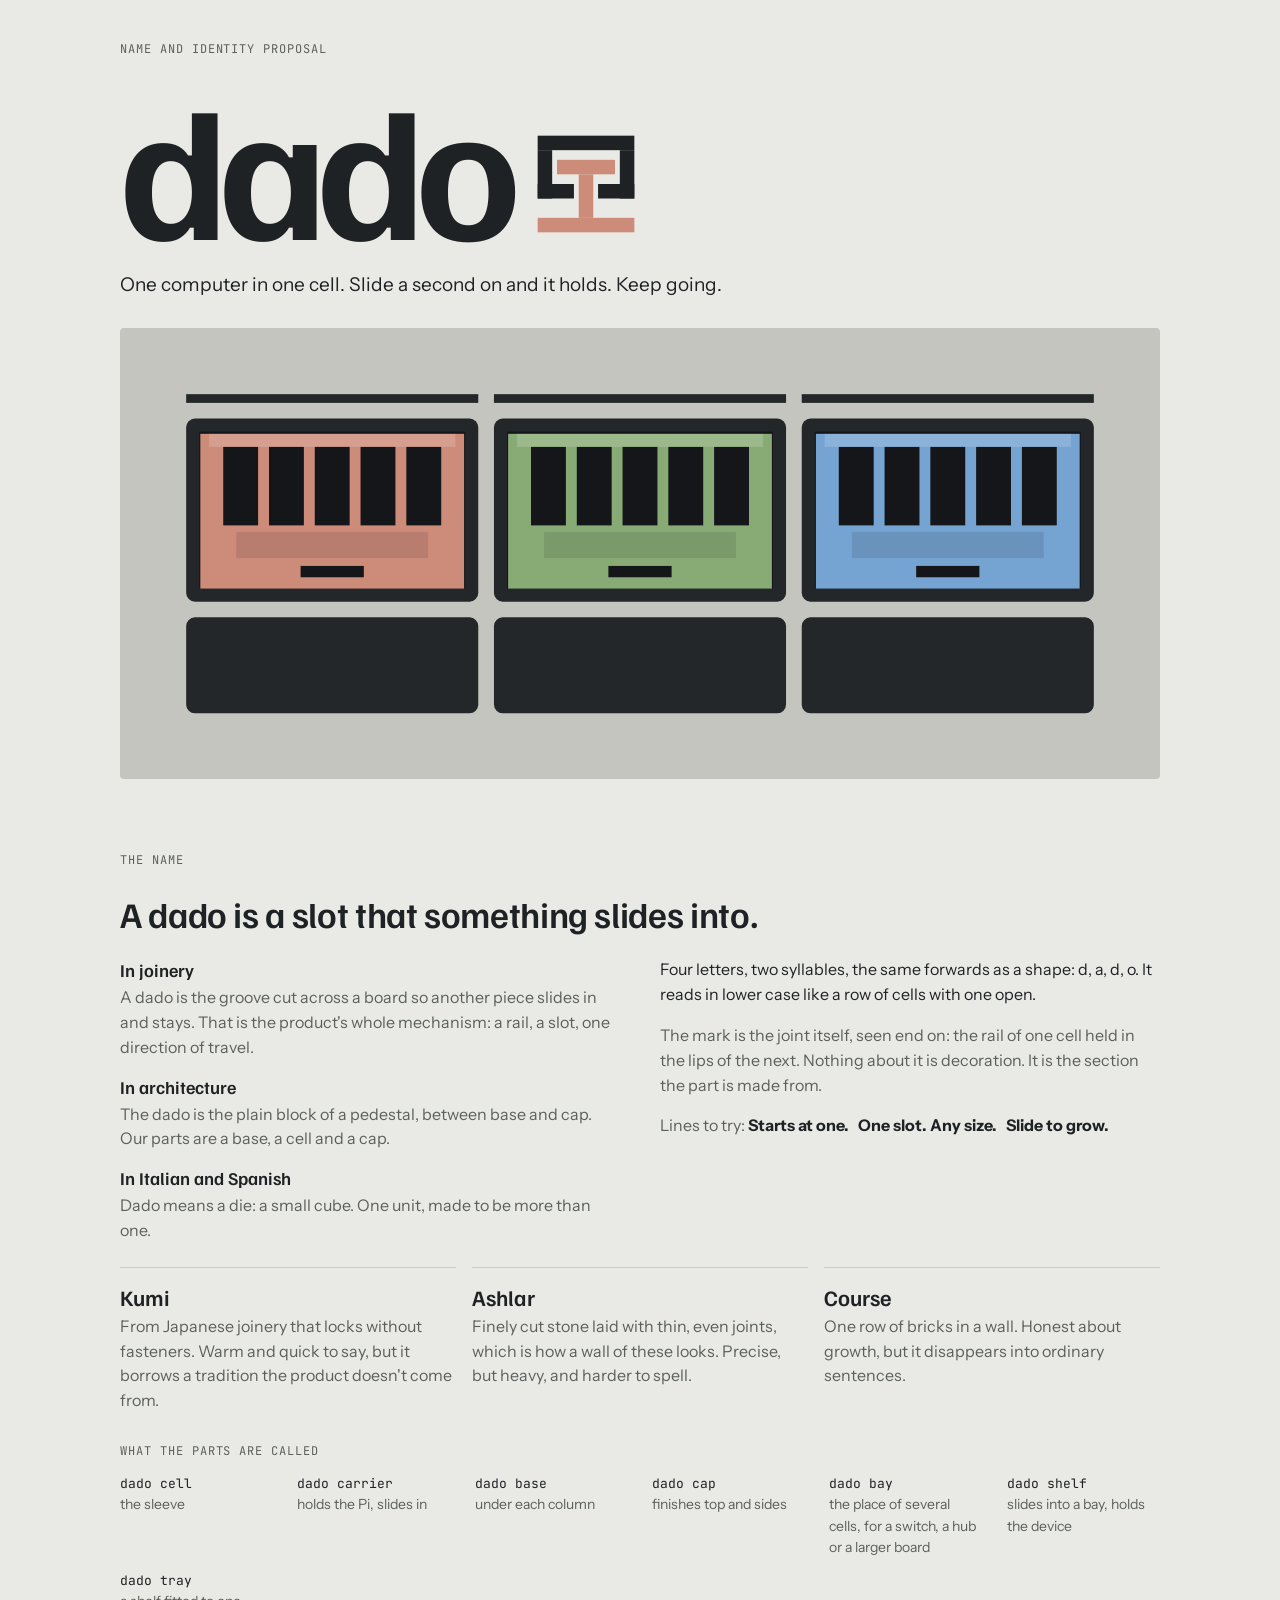
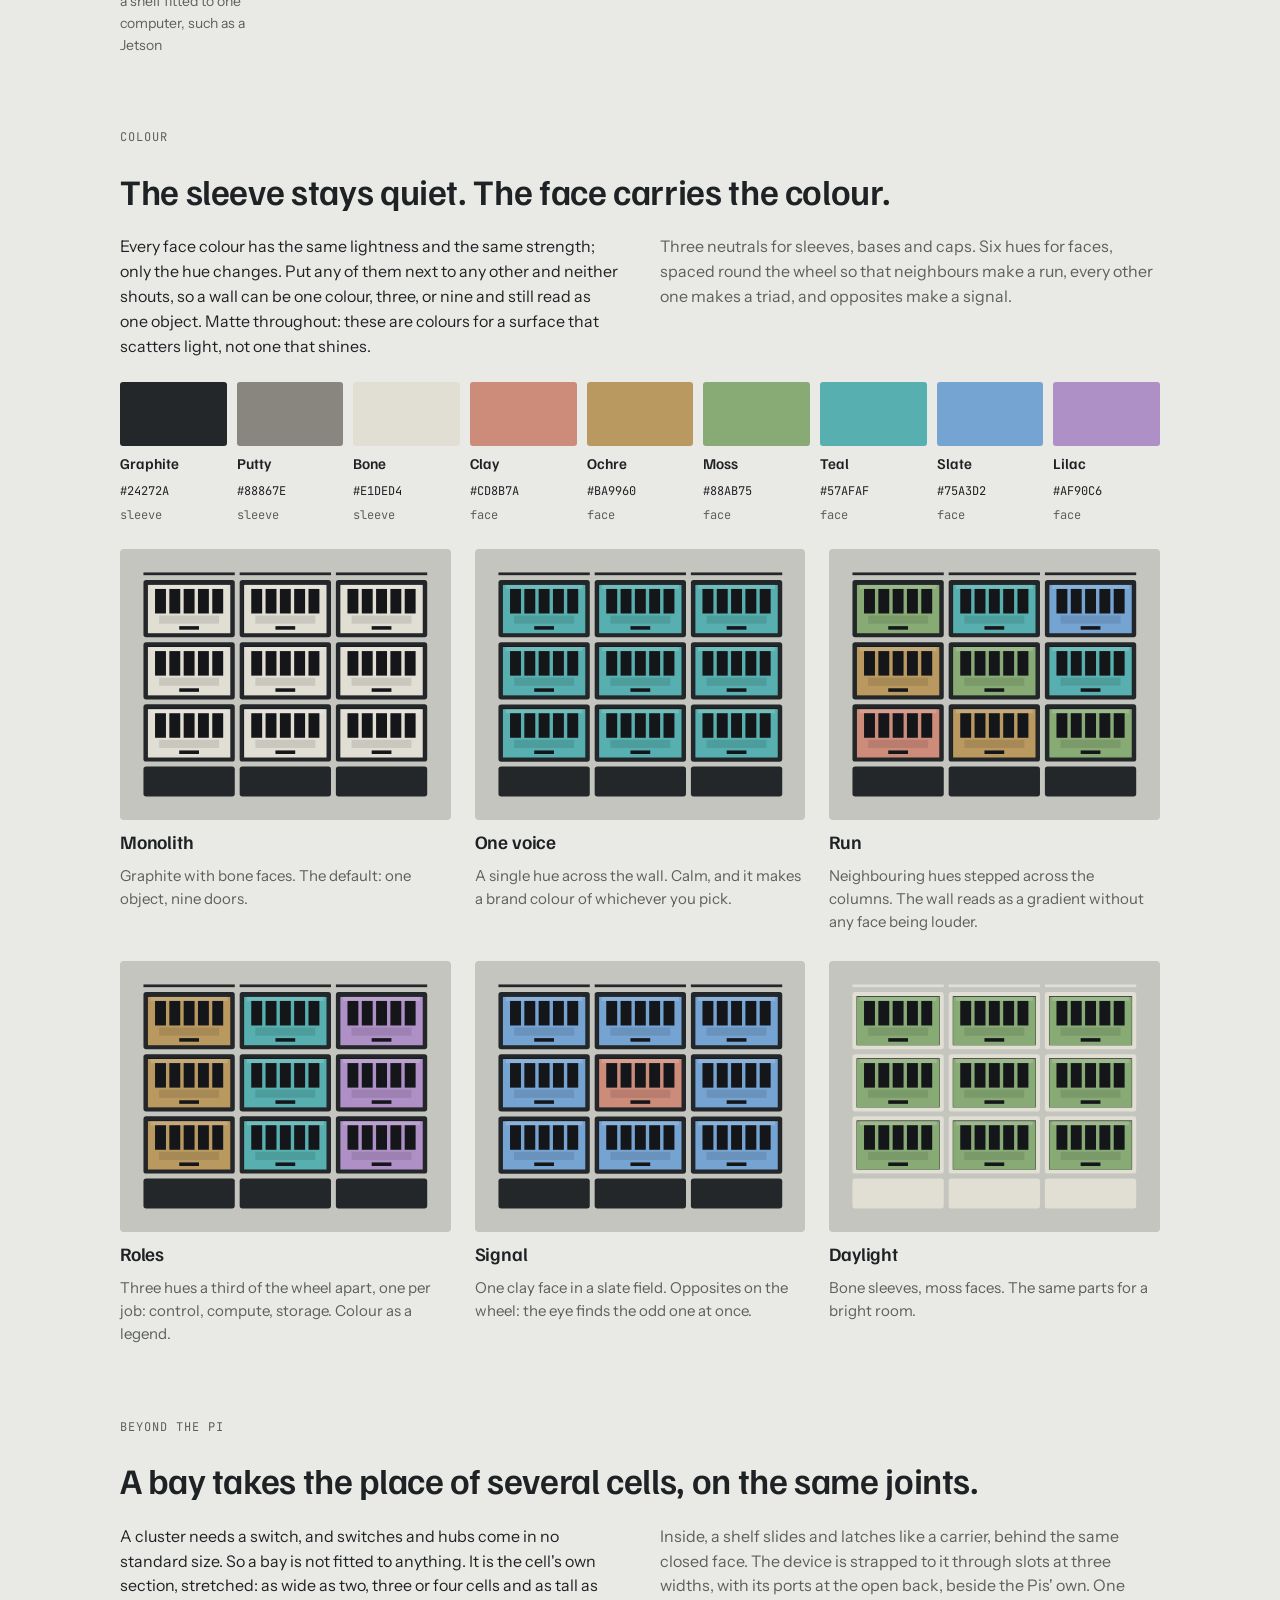
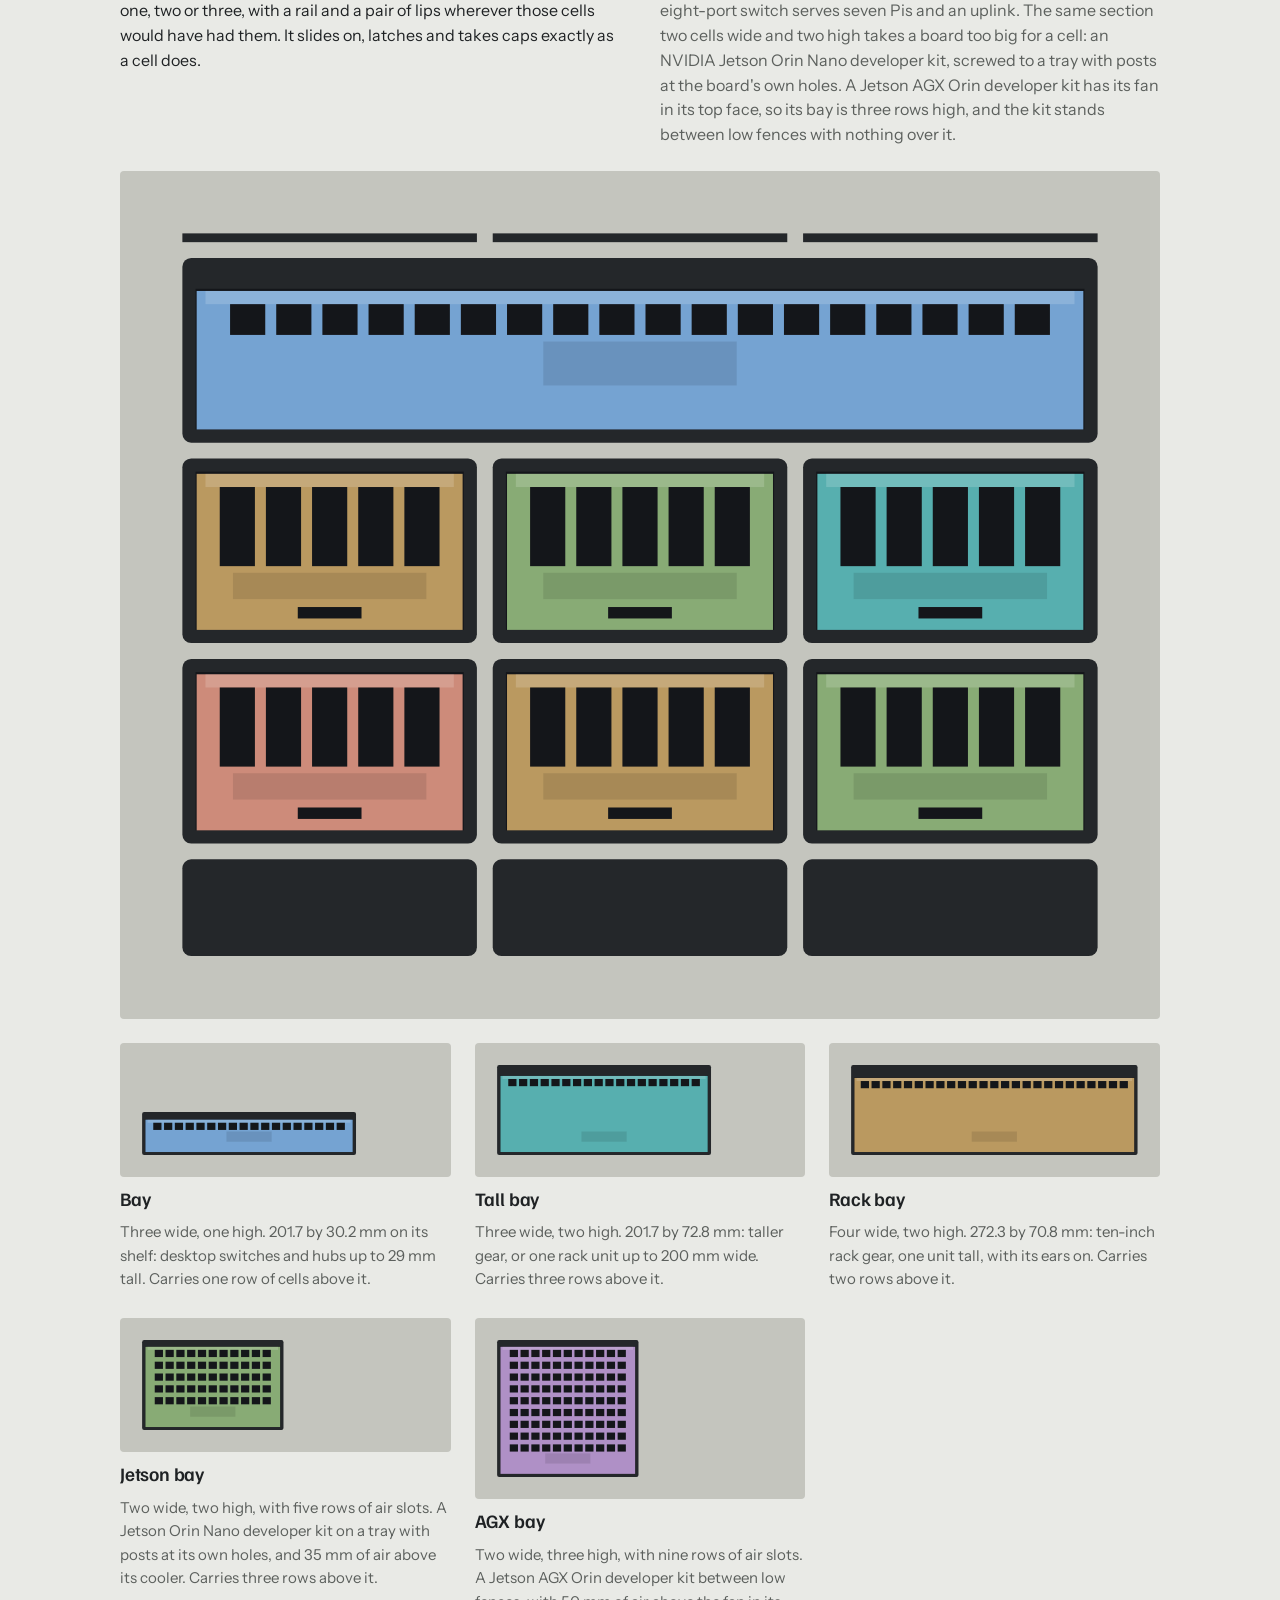
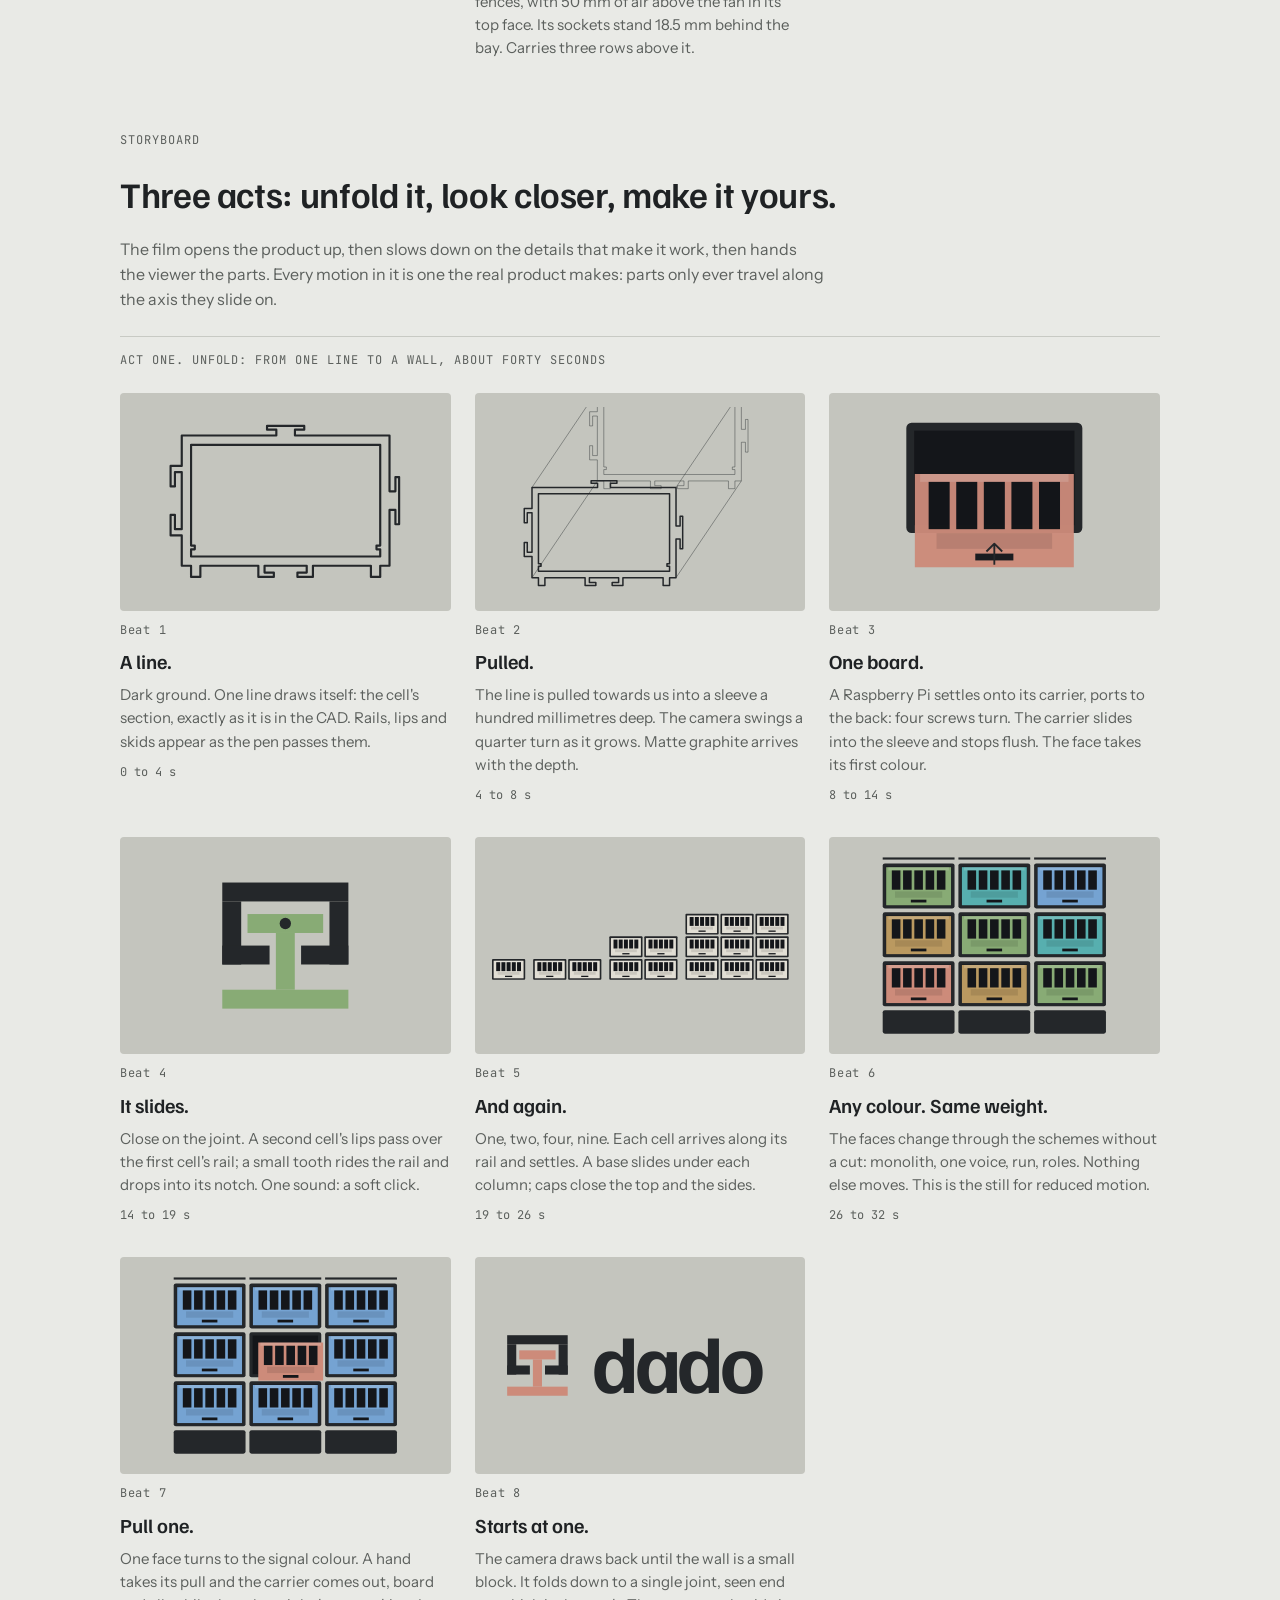
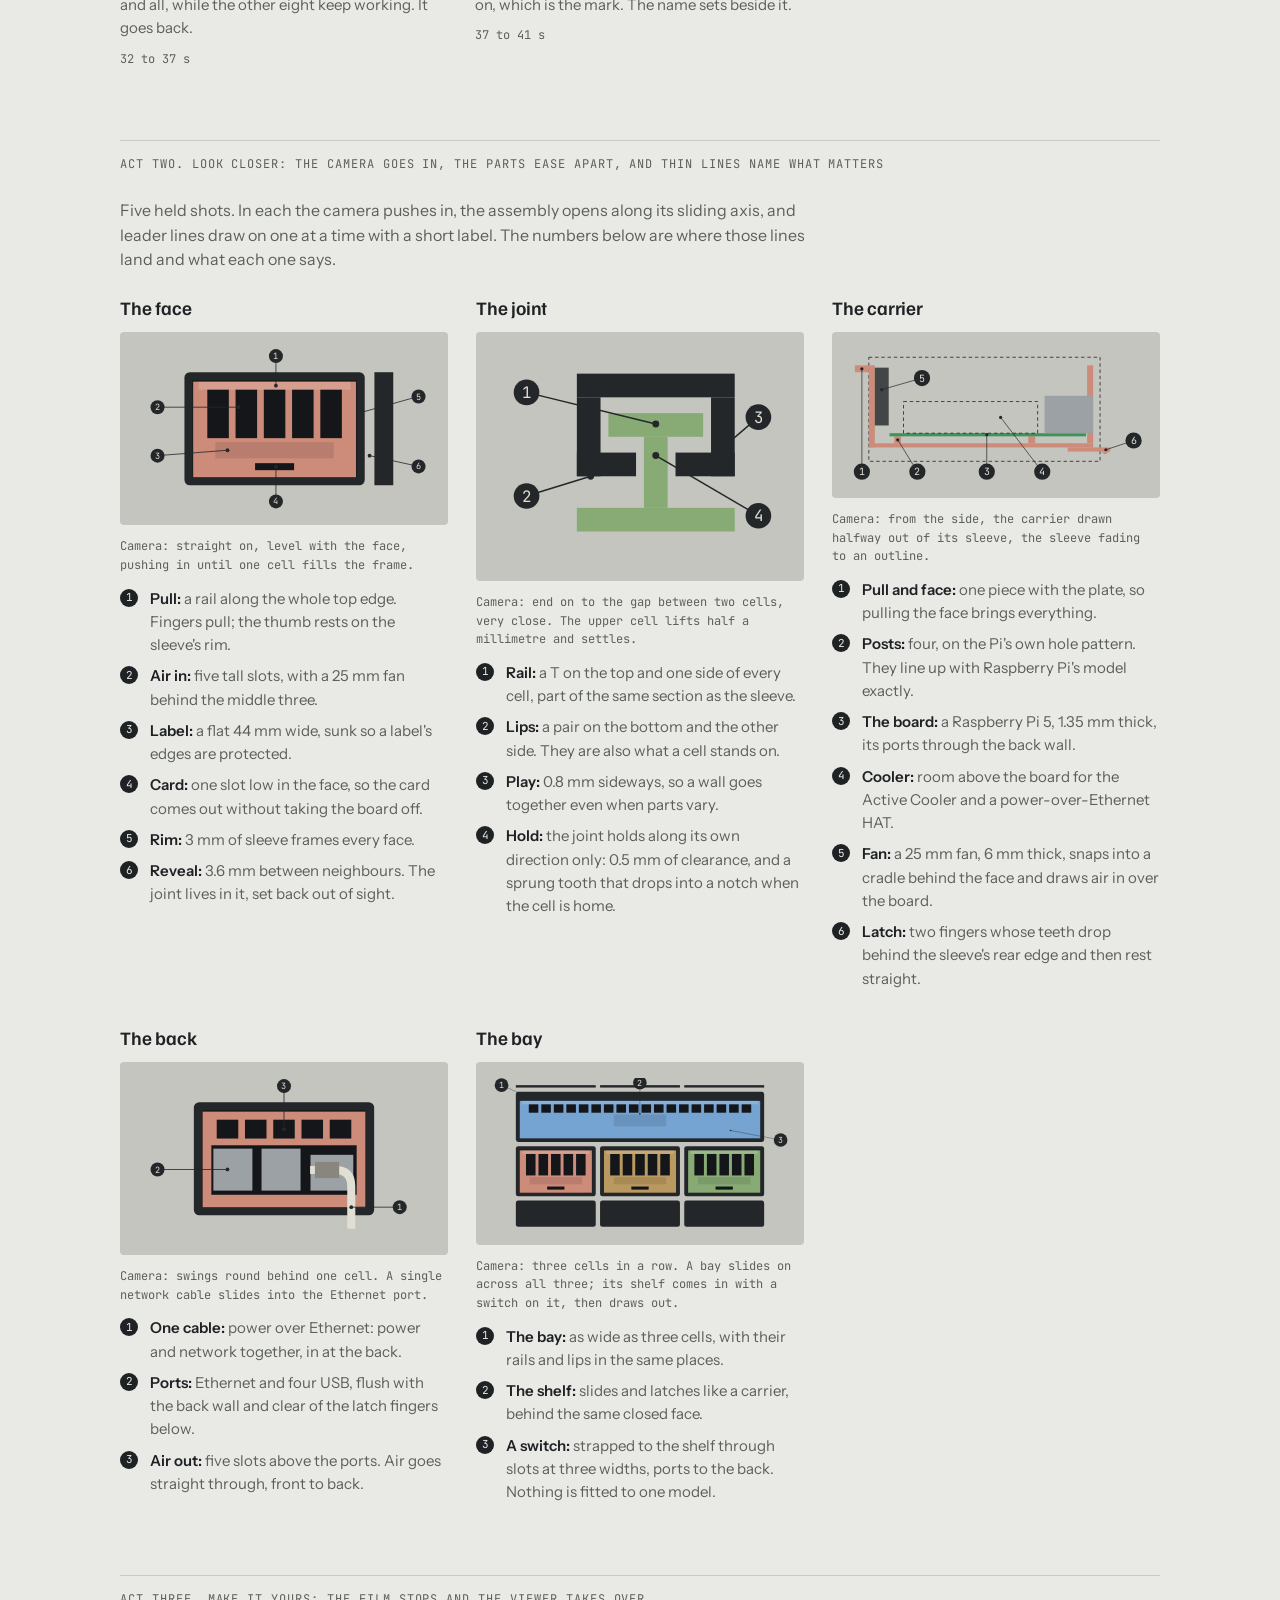
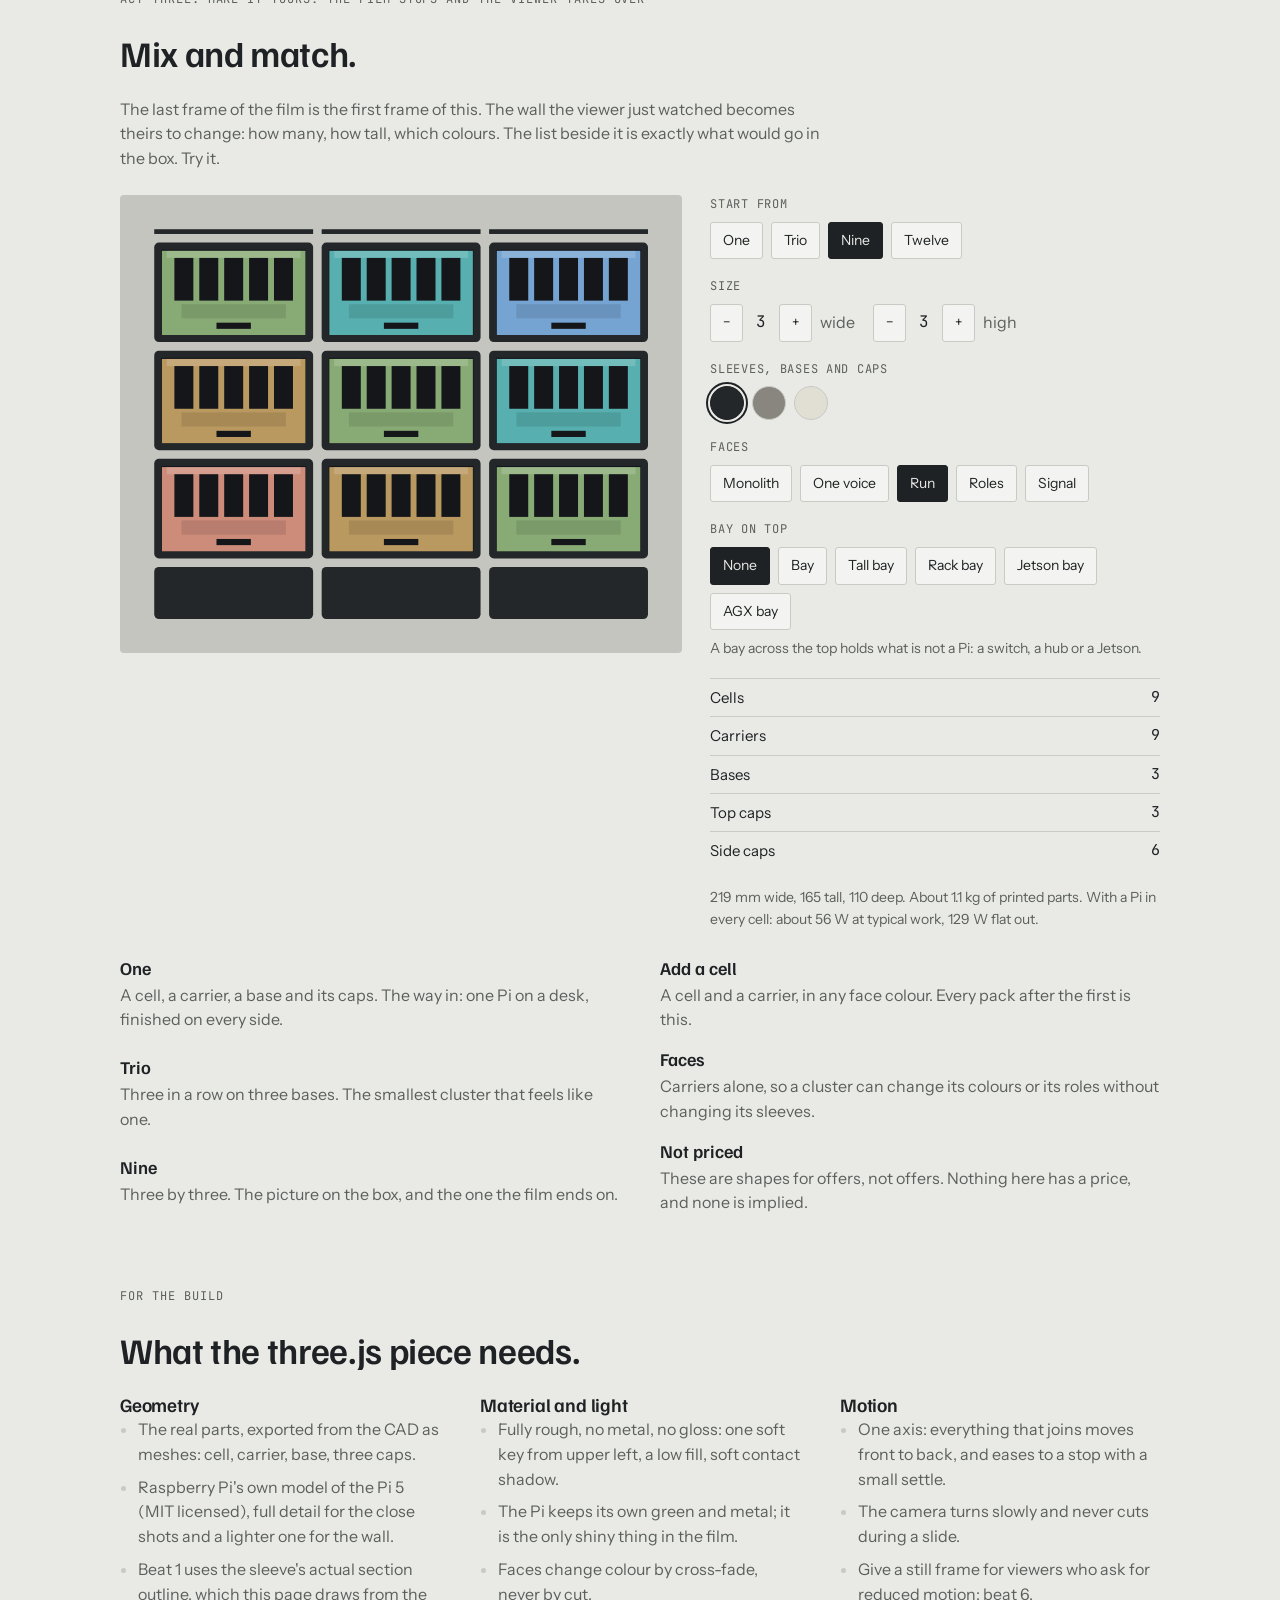
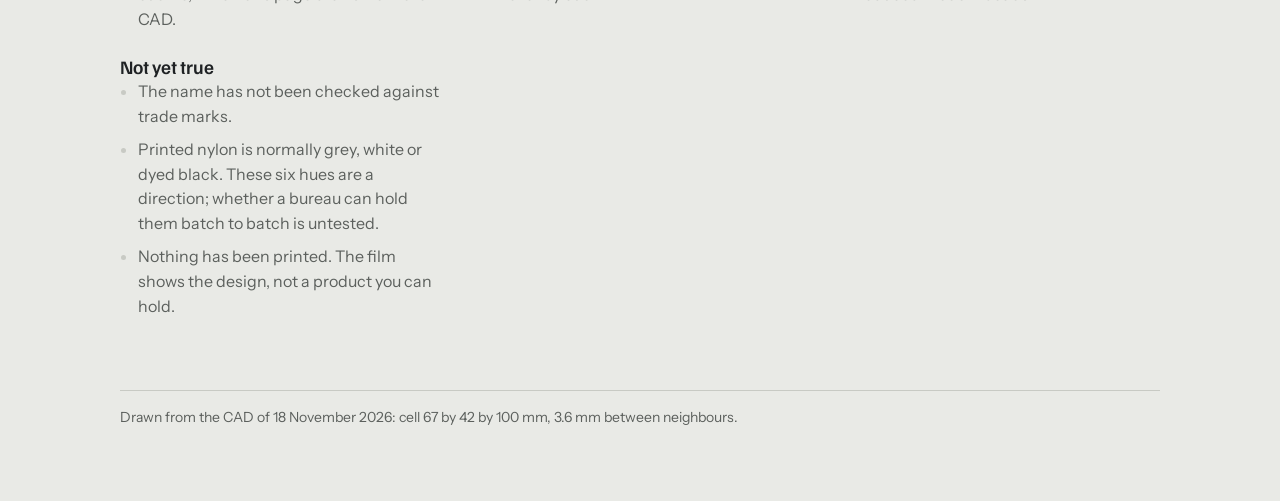
==== commit d5ee901e: "Make the configurator unable to show a wall that cannot be built The rules of "Make it yours" are no" ====
--- a/docs/identity/index.html
+++ b/docs/identity/index.html
@@ -191,7 +191,7 @@
           <button id="rowsDown" aria-label="Fewer rows" style="margin-left:10px">&minus;</button><span class="step" id="rowsN">3</span><button id="rowsUp" aria-label="More rows">+</button><span class="muted">high</span></div></div>
         <div class="ctl"><span>Sleeves, bases and caps</span><div class="row" id="sleeves"></div></div>
         <div class="ctl"><span>Faces</span><div class="row" id="looks"></div><div class="row" id="hues"></div></div>
-        <div class="ctl"><span>Network</span><div class="row" id="bayKinds"></div><p class="muted" style="font-size:14px" id="bayNote"></p></div>
+        <div class="ctl"><span>Bay on top</span><div class="row" id="bayKinds"></div><p class="muted" style="font-size:14px" id="bayNote"></p></div>
         <table id="box"></table>
         <p class="muted" style="font-size:14px" id="facts"></p>
       </div>
@@ -241,6 +241,103 @@
 </div>
 
 <script>
+// The rules of the configurator, the same file the film uses (brand/film/config.js).
+// The wall a viewer may build in "Make it yours", and the only ways to change
+// it. Every move returns a wall that can be built, so the page never has to
+// draw or explain one that cannot: a bay always crowns a wall that is a whole
+// number of bays wide. config.test.mjs walks every wall these moves can reach.
+const Wall = (() => {
+  const COLS = [1, 6], ROWS = [1, 4];
+  const PITCH = 70.6, RISE = 45.6, GAP = 3.6, CAPS = 11.2, FOOT = 28.6, DEPTH = 110;  // mm
+  const DENSITY = 1.01, PI_W = [6.2, 14.3];  // g/cm3 of PA12; watts a Pi, typical and flat out
+  // Printed volume in cm3 of what every wall has: per cell, per column, per row.
+  const CM3 = { cell: 73.06 + 15.86, column: 64.31 + 17.38, row: 10.74 + 11.08 };
+  // Each bay: places across, rows up, roof in mm, rows of air slots in its
+  // face, cm3 of bay and tray together, and what stands in it if not a switch.
+  const BAYS = {
+    none: null,
+    bay: { label: "Bay", plural: "Bays", tray: "Shelves", wide: 3, high: 1, roof: 7, airs: 1, cm3: 247.33 + 50.4 },
+    tall: { label: "Tall bay", plural: "Tall bays", tray: "Shelves", wide: 3, high: 2, roof: 10, airs: 1, cm3: 340.37 + 72.75 },
+    rack: { label: "Rack bay", plural: "Rack bays", tray: "Shelves", wide: 4, high: 2, roof: 12, airs: 1, cm3: 491.05 + 97.48 },
+    jetson: { label: "Jetson bay", plural: "Jetson bays", tray: "Orin trays", wide: 2, high: 2, roof: 6, airs: 5, cm3: 191.62 + 44.29,
+      guest: "Jetson", watts: 25 },
+    agx: { label: "AGX bay", plural: "AGX bays", tray: "AGX trays", wide: 2, high: 3, roof: 6, airs: 9, cm3: 224.0 + 60.38,
+      guest: "AGX Orin", watts: 60, depth: 127 },
+  };
+  const PRESETS = { One: [1, 1], Trio: [3, 1], Nine: [3, 3], Twelve: [4, 3] };
+  const known = (bay) => Object.prototype.hasOwnProperty.call(BAYS, bay);
+  const whole = (v, [lo, hi]) => { const n = Math.round(Number(v)); return Number.isFinite(n) ? Math.min(hi, Math.max(lo, n)) : lo; };
+
+  // The widths a wall may have under a bay: whole numbers of that bay.
+  function widths(bay) {
+    const step = BAYS[bay] ? BAYS[bay].wide : 1, out = [];
+    for (let c = step; c <= COLS[1]; c += step) if (c >= COLS[0]) out.push(c);
+    return out;
+  }
+  // The allowed width nearest to a wanted one; the wider of two equally near.
+  const nearest = (cols, list) => list.reduce((best, c) => (Math.abs(c - cols) <= Math.abs(best - cols) ? c : best));
+  const valid = (s) => known(s.bay) && widths(s.bay).includes(s.cols) && Number.isInteger(s.rows) && s.rows >= ROWS[0] && s.rows <= ROWS[1];
+
+  // A wall from anything: a page address, an old saved choice, nonsense.
+  function repair(raw = {}) {
+    const bay = known(raw.bay) ? raw.bay : "none";
+    return { ...raw, bay, rows: whole(raw.rows ?? 3, ROWS), cols: nearest(whole(raw.cols ?? 3, COLS), widths(bay)) };
+  }
+  // Choosing a bay moves the wall to the nearest width that bay fits.
+  const setBay = (s, bay) => (known(bay) ? { ...s, bay, cols: nearest(s.cols, widths(bay)) } : s);
+  // Width steps through the widths the bay allows; height through the rows.
+  function stepCols(s, by) {
+    const list = widths(s.bay), to = list[list.indexOf(s.cols) + Math.sign(by)];
+    return to === undefined ? s : { ...s, cols: to };
+  }
+  function stepRows(s, by) {
+    const to = s.rows + Math.sign(by);
+    return to < ROWS[0] || to > ROWS[1] ? s : { ...s, rows: to };
+  }
+  const canStep = (s, what, by) => (what === "cols" ? stepCols(s, by) : stepRows(s, by)) !== s;
+  // A preset is a size. It keeps the bay if the bay fits that size, and lets it go if not.
+  function setPreset(s, name) {
+    if (!Object.prototype.hasOwnProperty.call(PRESETS, name)) return s;
+    const [cols, rows] = PRESETS[name];
+    return { ...s, cols, rows, bay: widths(s.bay).includes(cols) ? s.bay : "none" };
+  }
+  const preset = (s) => Object.keys(PRESETS).find((k) => PRESETS[k][0] === s.cols && PRESETS[k][1] === s.rows);
+  const crowns = (s) => (BAYS[s.bay] ? s.cols / BAYS[s.bay].wide : 0);
+
+  // What the wall is: its parts, size, mass and power.
+  function summary(s) {
+    const kind = BAYS[s.bay], crown = crowns(s), n = s.cols * s.rows, high = s.rows + (kind ? kind.high : 0);
+    const parts = [["Cells", n], ["Carriers", n], ["Bases", s.cols], ["Top caps", s.cols], ["Side caps", 2 * high]];
+    if (kind) parts.push([kind.plural, crown], [kind.tray, crown]);
+    const grams = DENSITY * (n * CM3.cell + s.cols * CM3.column + high * CM3.row + (kind ? crown * kind.cm3 : 0));
+    return { n, crown, high, parts, grams, wide: s.cols * PITCH - GAP + CAPS, tall: high * RISE + FOOT, deep: (kind && kind.depth) || DEPTH,
+      typical: n * PI_W[0], flatOut: n * PI_W[1] };
+  }
+  const facts = (s) => {
+    const m = summary(s), kind = BAYS[s.bay], kg = m.grams / 1000;
+    return `${Math.round(m.wide)} mm wide, ${Math.round(m.tall)} tall, ${m.deep} deep. About ${kg.toFixed(kg < 1 ? 2 : 1)} kg of printed parts. `
+      + `With a Pi in every cell: about ${m.typical.toFixed(0)} W at typical work, ${m.flatOut.toFixed(0)} W flat out.`
+      + (kind && kind.guest ? ` Each ${kind.guest} adds up to ${kind.watts} W.` : "");
+  };
+  // What the bay holds, and why the width moves the way it does under it.
+  function note(s) {
+    const kind = BAYS[s.bay], { n, crown } = summary(s), each = crown === 1 ? "It takes" : "Each takes";
+    if (!kind) return "A bay across the top holds what is not a Pi: a switch, a hub or a Jetson.";
+    const holds = {
+      bay: n > 7 * crown ? `An eight-port switch serves seven Pis and an uplink. These ${n} need ${Math.ceil(n / 7)} switches; there is room for ${crown}.`
+        : `Room for ${crown === 1 ? "one eight-port switch" : "two eight-port switches"}: enough ports for these ${n} Pis and an uplink.`,
+      tall: "Two rows high: taller gear, or one rack unit up to 200 mm wide.",
+      rack: "Takes ten-inch rack gear, one unit tall, with its ears on.",
+      jetson: `Two rows high. ${each} one Jetson Orin Nano developer kit, on a tray with posts at the board’s own holes.`,
+      agx: `Three rows high. ${each} one Jetson AGX Orin developer kit, standing between low fences with its top fan clear.`,
+    }[s.bay];
+    const fit = widths(s.bay).length === 1 ? `It is ${["", "", "two", "three", "four"][kind.wide]} cells wide, and so is the wall.`
+      : `The wall widens ${["", "", "two", "three", "four"][kind.wide]} cells at a time to match it.`;
+    return `${holds} ${fit}`;
+  }
+  return { COLS, ROWS, PITCH, RISE, GAP, BAYS, PRESETS, widths, valid, repair, setBay, stepCols, stepRows, canStep, setPreset, preset, crowns, summary, facts, note };
+})();
+
 const DATA = {"profile": "M0.00,0.00 L3.00,0.00 L3.00,3.60 L6.00,3.60 L6.00,0.00 L24.70,0.00 L24.70,3.60 L29.70,3.60 L29.70,2.20 L26.70,2.20 L26.70,0.00 L40.30,0.00 L40.30,2.20 L37.30,2.20 L37.30,3.60 L42.30,3.60 L42.30,0.00 L61.00,0.00 L61.00,3.60 L64.00,3.60 L64.00,0.00 L67.00,0.00 L67.00,-18.00 L68.90,-18.00 L68.90,-13.40 L70.10,-13.40 L70.10,-28.60 L68.90,-28.60 L68.90,-24.00 L67.00,-24.00 L67.00,-42.00 L36.50,-42.00 L36.50,-43.90 L39.50,-43.90 L39.50,-45.10 L27.50,-45.10 L27.50,-43.90 L30.50,-43.90 L30.50,-42.00 L0.00,-42.00 L0.00,-32.20 L-3.60,-32.20 L-3.60,-25.60 L-2.20,-25.60 L-2.20,-30.20 L0.00,-30.20 L0.00,-11.80 L-2.20,-11.80 L-2.20,-16.40 L-3.60,-16.40 L-3.60,-9.80 L0.00,-9.80 Z", "cavity": "M3.00,-3.00 L64.00,-3.00 L64.00,-5.30 L62.80,-5.30 L62.80,-6.50 L64.00,-6.50 L64.00,-39.00 L3.00,-39.00 L3.00,-6.50 L4.20,-6.50 L4.20,-5.30 L3.00,-5.30 Z", "faces": [{"name": "Clay", "h": 35, "hex": "#CD8B7A"}, {"name": "Ochre", "h": 80, "hex": "#BA9960"}, {"name": "Moss", "h": 135, "hex": "#88AB75"}, {"name": "Teal", "h": 195, "hex": "#57AFAF"}, {"name": "Slate", "h": 250, "hex": "#75A3D2"}, {"name": "Lilac", "h": 310, "hex": "#AF90C6"}], "neutrals": [{"name": "Graphite", "hex": "#24272A", "l": 0.27}, {"name": "Putty", "hex": "#88867E", "l": 0.62}, {"name": "Bone", "hex": "#E1DED4", "l": 0.9}]};
 const C = { graphite: "var(--graphite)", putty: "var(--putty)", bone: "var(--bone)", hole: "var(--hole)", metal: "var(--metal)" };
 const F = Object.fromEntries(DATA.faces.map(f => [f.name.toLowerCase(), f.hex]));
@@ -399,10 +496,7 @@
   `<div class="shot"><h3>${name}</h3><div class="stage">${art}</div><span class="cam">${cam}</span><ol>${items.map(([b, t]) => `<li><span><b>${b}:</b> ${t}</span></li>`).join("")}</ol></div>`).join("");
 
 // Act three: the configurator. Sizes, masses and power are from the CAD and the earlier figures.
-const state = { cols: 3, rows: 3, sleeve: "Graphite", look: "Run", hue: "teal", bay: "None" };
-// Each: places across, rows up, roof, grams of bay and shelf, most that fit across six columns, rows of air slots.
-const BAYS = { "Bay": [3, 1, 7, 247.33 + 50.4, 2, 1], "Tall bay": [3, 2, 10, 340.37 + 72.75, 2, 1], "Rack bay": [4, 2, 12, 491.05 + 97.48, 1, 1],
-  "Jetson bay": [2, 2, 6, 191.62 + 44.29, 3, 5], "AGX bay": [2, 3, 6, 224.0 + 60.38, 3, 9] };
+const state = Wall.repair({ cols: 3, rows: 3, sleeve: "Graphite", look: "Run", hue: "teal", bay: "none" });
 const sleeveHex = Object.fromEntries(DATA.neutrals.map(n => [n.name, n.hex]));
 const looks = {
   "Monolith": () => (state.sleeve === "Bone" ? sleeveHex.Graphite : sleeveHex.Bone),
@@ -411,52 +505,40 @@
   "Roles": (c) => [F.ochre, F.teal, F.lilac][c % 3],
   "Signal": (c, r) => (c === Math.floor((state.cols - 1) / 2) && r === Math.floor((state.rows - 1) / 2) ? F.clay : F.slate),
 };
-const presets = { "One": [1, 1], "Trio": [3, 1], "Nine": [3, 3], "Twelve": [4, 3] };
 function pressed(id, items, current, set, dot) {
   const el = document.getElementById(id);
   el.innerHTML = items.map(([key, colour]) => dot
     ? `<button class="dot" data-k="${key}" aria-label="${key}" aria-pressed="${key === current}" style="background:${colour}"></button>`
-    : `<button data-k="${key}" aria-pressed="${key === current}">${key}</button>`).join("");
+    : `<button data-k="${key}" aria-pressed="${key === current}">${colour || key}</button>`).join("");
   el.onclick = e => { const b = e.target.closest("button"); if (b) { set(b.dataset.k); draw(); } };
 }
 function draw() {
-  const { cols, rows } = state, n = cols * rows;
-  const kind = BAYS[state.bay], crown = kind && cols % kind[0] === 0 ? Math.min(cols / kind[0], kind[4]) : 0;
-  const high = rows + (crown ? kind[1] : 0);
+  console.assert(Wall.valid(state), "a wall that cannot be built", state);
+  const { cols, rows } = state, kind = Wall.BAYS[state.bay], move = next => Object.assign(state, next);
   const paint = (c, r) => looks[state.look](c, r);
-  const m = crown ? crowned(rows, sleeveHex[state.sleeve], paint, k => paint(1 + kind[0] * k, rows), cols, kind)
+  const m = kind ? crowned(rows, sleeveHex[state.sleeve], paint, k => paint(1 + kind.wide * k, rows), cols, kind)
     : wall(cols, rows, sleeveHex[state.sleeve], paint);
   svg(document.getElementById("preview"), m.w, m.h, m.body, 6);
-  pressed("bayKinds", ["None", ...Object.keys(BAYS)].map(k => [k]), state.bay, k => { state.bay = k; });
-  document.getElementById("bayNote").textContent = !kind ? "A bay across the top holds a switch or a hub, with its ports to the back."
-    : !crown ? (state.bay === "Rack bay" ? "A rack bay is four cells wide: it needs four columns." : state.bay === "Jetson bay" ? "A Jetson bay is two cells wide: it needs two, four or six columns." : state.bay === "AGX bay" ? "An AGX bay is two cells wide: it needs two, four or six columns." : "A bay is three cells wide: it needs three or six columns.")
-    : state.bay === "Jetson bay" ? `Two rows high. ${crown === 1 ? "It takes" : "Each takes"} one Jetson Orin Nano developer kit, on a tray with posts at the board's own holes.`
-    : state.bay === "AGX bay" ? `Three rows high. ${crown === 1 ? "It takes" : "Each takes"} one Jetson AGX Orin developer kit, standing between low fences with its top fan clear.`
-    : state.bay === "Tall bay" ? "Two rows high: taller gear, or one rack unit up to 200 mm wide."
-    : state.bay === "Rack bay" ? "Takes ten-inch rack gear, one unit tall, with its ears on."
-    : n > 7 * crown ? `An eight-port switch serves seven Pis and an uplink. These ${n} need ${Math.ceil(n / 7)} switches; there is room for ${crown}.`
-    : `Room for ${crown === 1 ? "one eight-port switch" : "two eight-port switches"}: enough ports for these ${n} Pis and an uplink.`;
+  pressed("bayKinds", Object.entries(Wall.BAYS).map(([k, b]) => [k, b ? b.label : "None"]), state.bay, k => move(Wall.setBay(state, k)));
+  document.getElementById("bayNote").textContent = Wall.note(state);
   document.getElementById("colsN").textContent = cols;
   document.getElementById("rowsN").textContent = rows;
-  pressed("presets", Object.keys(presets).map(k => [k]), Object.keys(presets).find(k => presets[k][0] === cols && presets[k][1] === rows), k => { [state.cols, state.rows] = presets[k]; });
+  for (const [id, what, by] of [["colsDown", "cols", -1], ["colsUp", "cols", 1], ["rowsDown", "rows", -1], ["rowsUp", "rows", 1]])
+    document.getElementById(id).disabled = !Wall.canStep(state, what, by);
+  pressed("presets", Object.keys(Wall.PRESETS).map(k => [k]), Wall.preset(state), k => move(Wall.setPreset(state, k)));
   pressed("sleeves", DATA.neutrals.map(x => [x.name, x.hex]), state.sleeve, k => { state.sleeve = k; }, true);
   pressed("looks", Object.keys(looks).map(k => [k]), state.look, k => { state.look = k; });
   const hues = document.getElementById("hues");
   hues.hidden = state.look !== "One voice";
   pressed("hues", DATA.faces.map(f => [f.name.toLowerCase(), f.hex]), state.hue, k => { state.hue = k; }, true);
-  const parts = [["Cells", n], ["Carriers", n], ["Bases", cols], ["Top caps", cols], ["Side caps", 2 * high], ...(crown ? [[state.bay + (crown > 1 ? "s" : ""), crown], [{ "Jetson bay": "Orin trays", "AGX bay": "AGX trays" }[state.bay] || "Shelves", crown]] : [])];
-  document.getElementById("box").innerHTML = parts.map(([a, b]) => `<tr><td>${a}</td><td>${b}</td></tr>`).join("");
-  const grams = 1.01 * (n * (73.06 + 15.86) + cols * (64.31 + 17.38) + high * (10.74 + 11.08) + (crown ? crown * kind[3] : 0));
-  const wide = cols * PX - 3.6 + 11.2, tall = high * PZ + 28.6;
-  document.getElementById("facts").textContent =
-    `${Math.round(wide)} mm wide, ${Math.round(tall)} tall, ${crown && state.bay === "AGX bay" ? 127 : 110} deep. About ${(grams / 1000).toFixed(grams < 1000 ? 2 : 1)} kg of printed parts. `
-    + `With a Pi in every cell: about ${(n * 6.2).toFixed(0)} W at typical work, ${(n * 14.3).toFixed(0)} W flat out, over ${n} network cable${n > 1 ? "s" : ""}.` + (crown && state.bay === "Jetson bay" ? " Each Jetson adds up to 25 W." : crown && state.bay === "AGX bay" ? " Each AGX Orin adds up to 60 W." : "");
-}
-const bump = (key, by, lo, hi) => () => { state[key] = Math.min(hi, Math.max(lo, state[key] + by)); draw(); };
-document.getElementById("colsDown").onclick = bump("cols", -1, 1, 6);
-document.getElementById("colsUp").onclick = bump("cols", 1, 1, 6);
-document.getElementById("rowsDown").onclick = bump("rows", -1, 1, 4);
-document.getElementById("rowsUp").onclick = bump("rows", 1, 1, 4);
+  document.getElementById("box").innerHTML = Wall.summary(state).parts.map(([a, b]) => `<tr><td>${a}</td><td>${b}</td></tr>`).join("");
+  document.getElementById("facts").textContent = Wall.facts(state);
+}
+const step = (go, by) => () => { Object.assign(state, go(state, by)); draw(); };
+document.getElementById("colsDown").onclick = step(Wall.stepCols, -1);
+document.getElementById("colsUp").onclick = step(Wall.stepCols, 1);
+document.getElementById("rowsDown").onclick = step(Wall.stepRows, -1);
+document.getElementById("rowsUp").onclick = step(Wall.stepRows, 1);
 draw();
 
 // A bay seen from the front: n places across, m up, under a roof of the given thickness.
@@ -468,7 +550,7 @@
   return s + `<rect x="${fw / 2 - 22}" y="${fh - 20}" width="44" height="10" fill="#000" opacity="0.10"/></g></g>`;
 }
 // Three columns of cells on their bases with a bay across the top, and caps over it.
-function crowned(rows, sleeve, faceAt, bayFace, cols = 3, [wide, up, roof, , , airs] = [3, 1, 7]) {
+function crowned(rows, sleeve, faceAt, bayFace, cols = 3, { wide, high: up, roof, airs } = Wall.BAYS.bay) {
   let s = "";
   for (let k = 0; k < cols / wide; k++) s += bay(k * wide * PX, 5.6, sleeve, typeof bayFace === "function" ? bayFace(k) : bayFace, wide, up, roof, 0, 0, airs);
   const top = 5.6 + up * PZ;  // the cells start under the bay, however many rows high it is
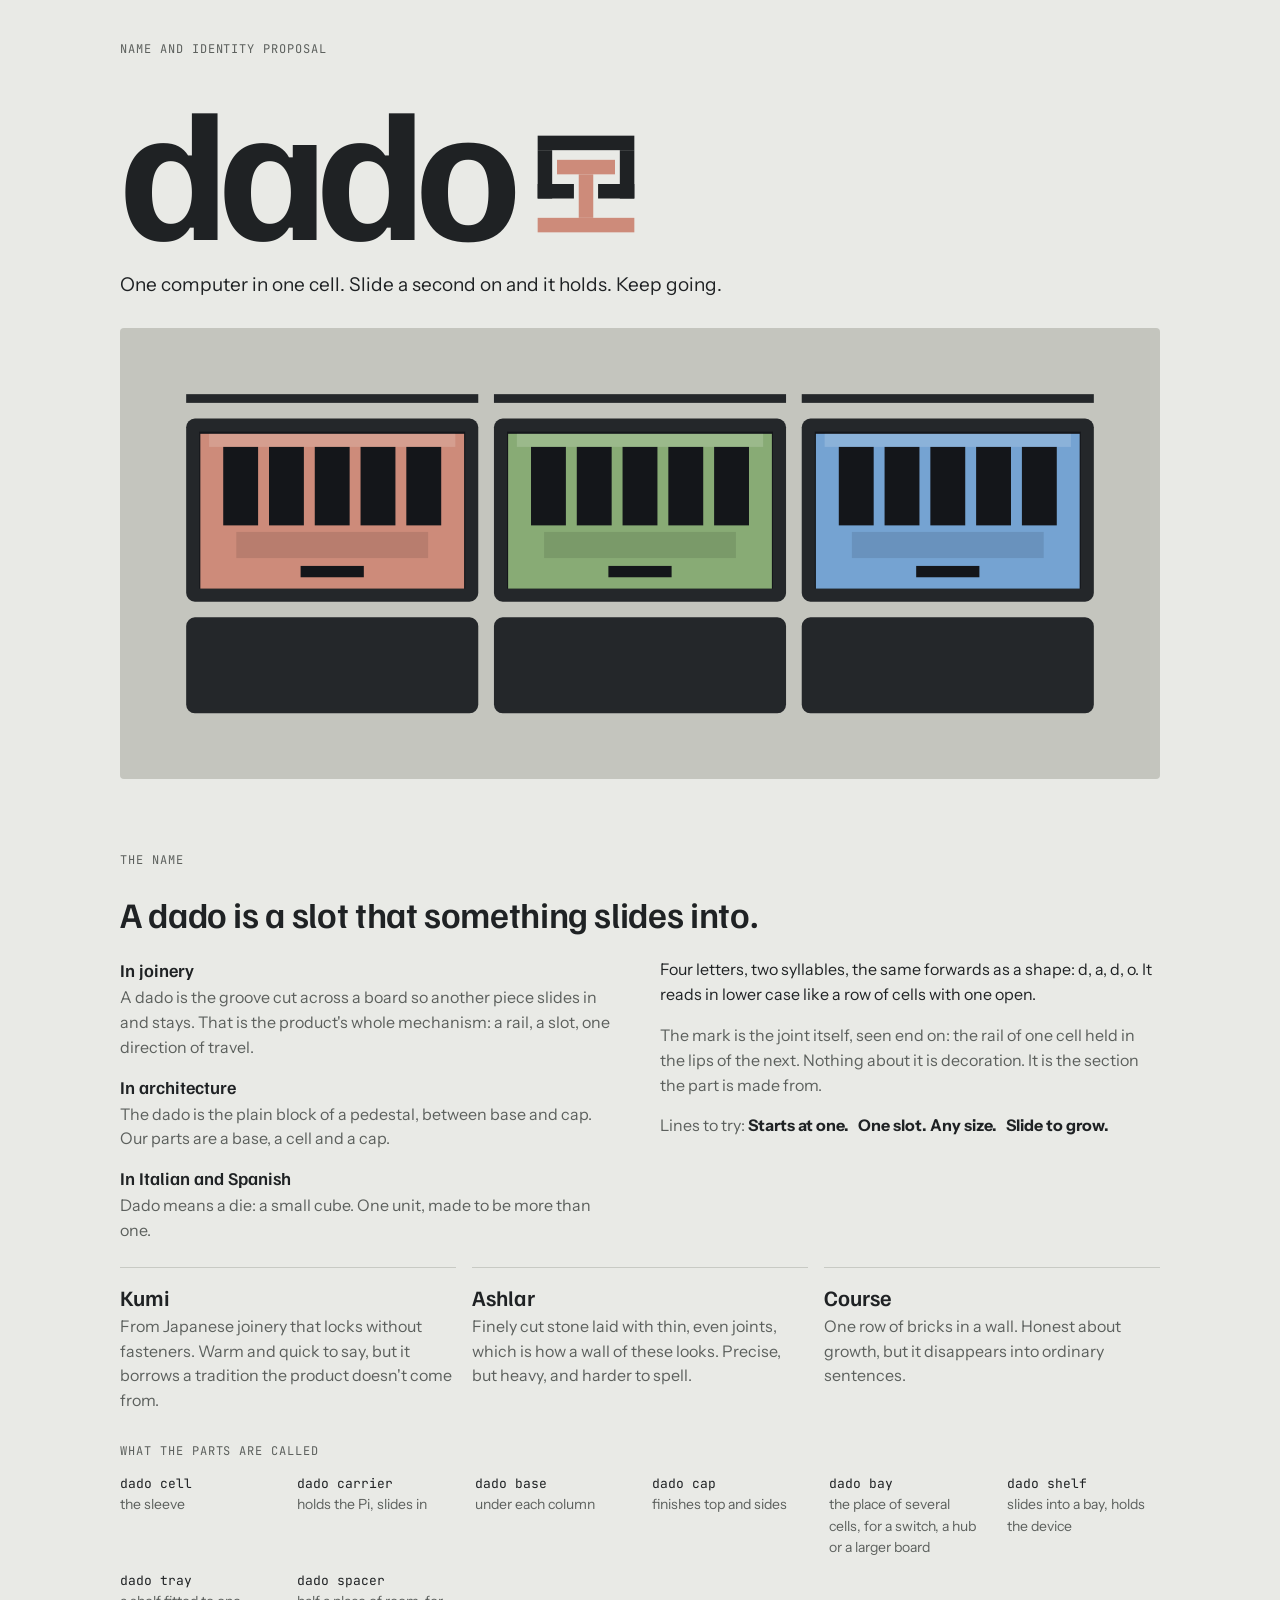
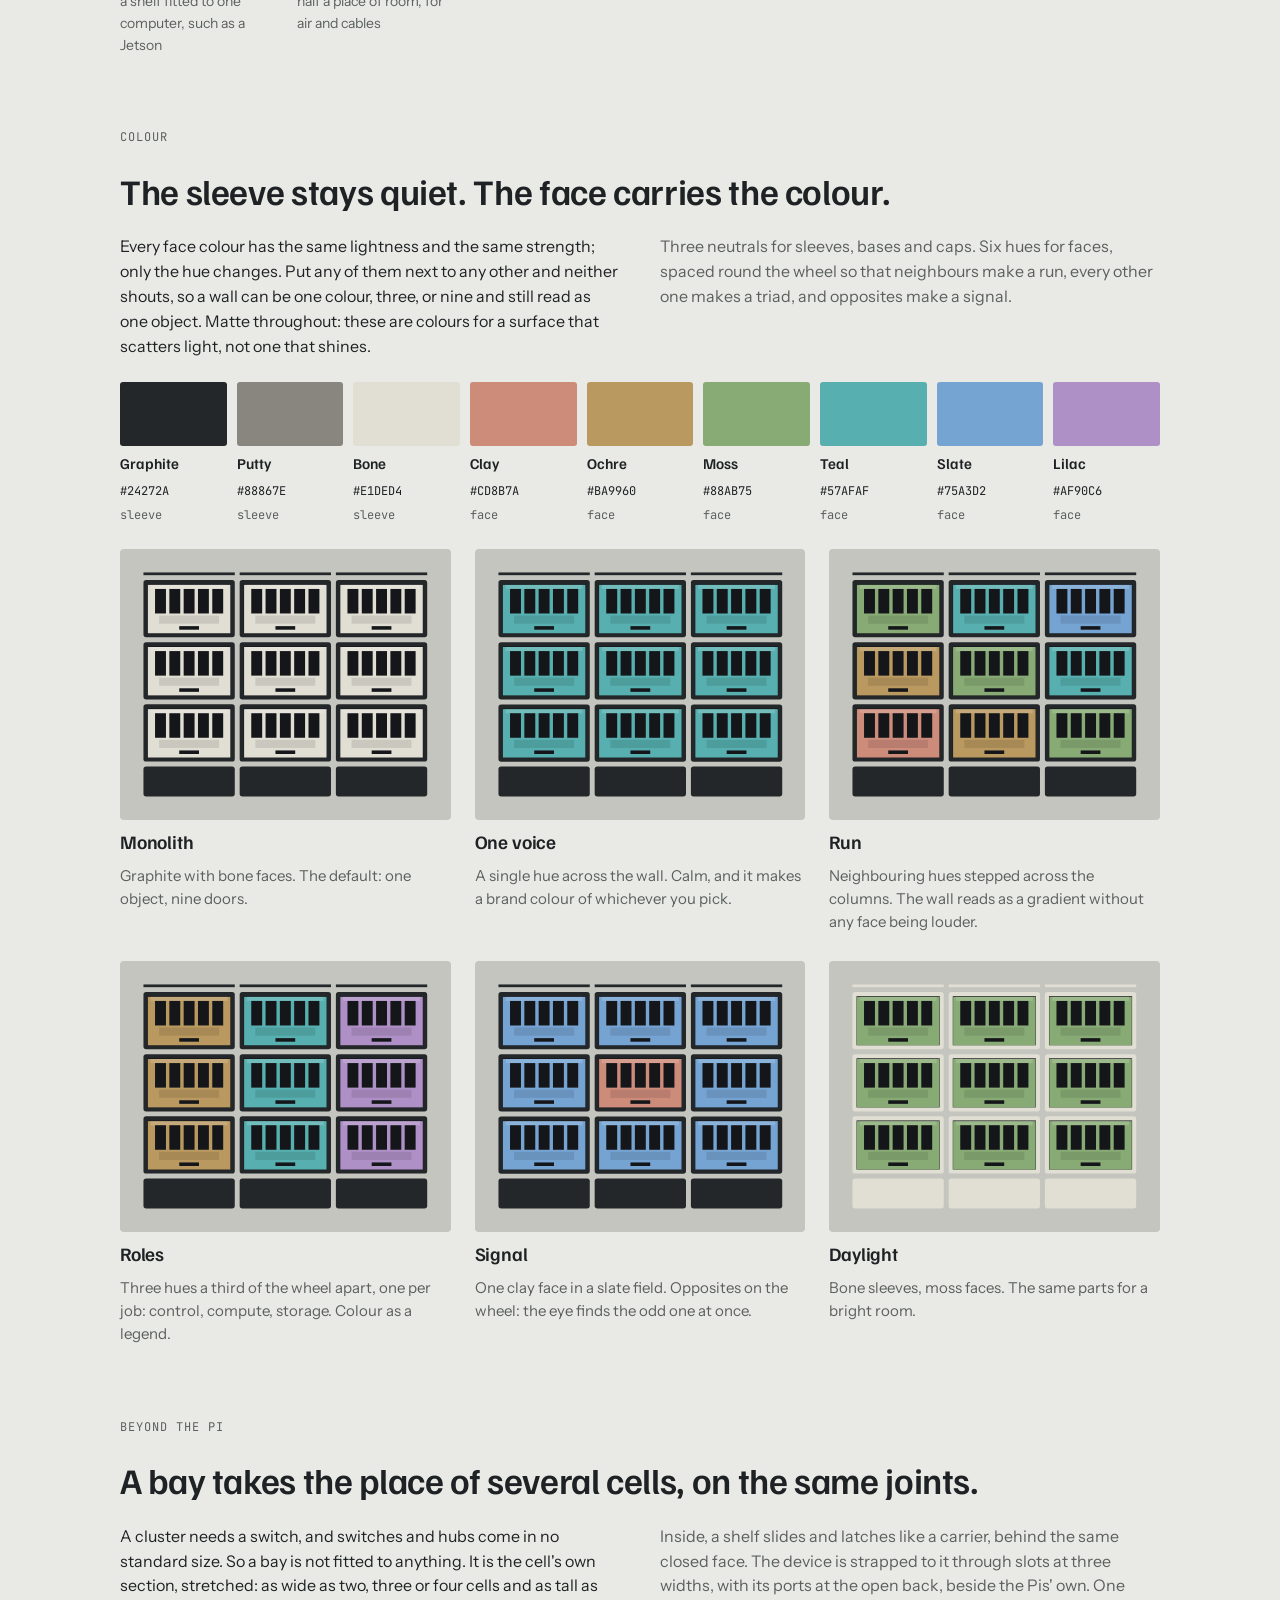
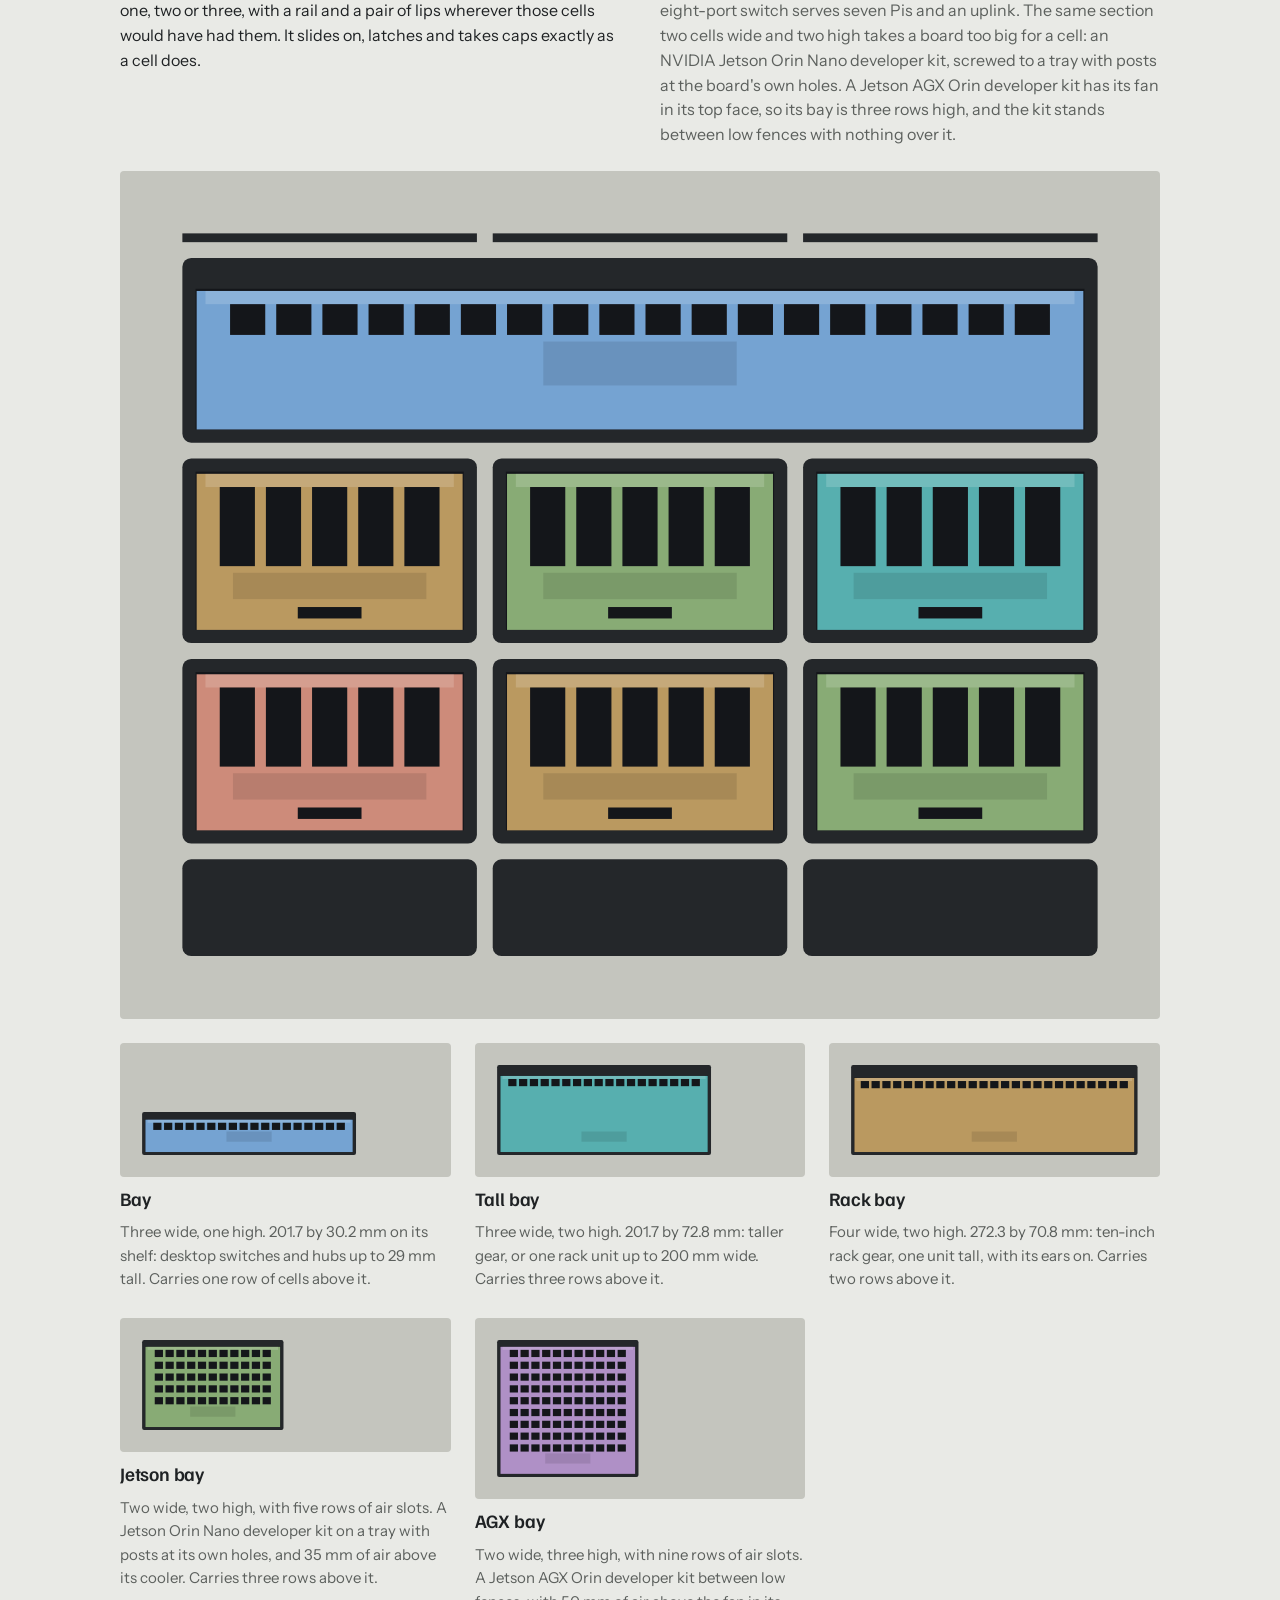
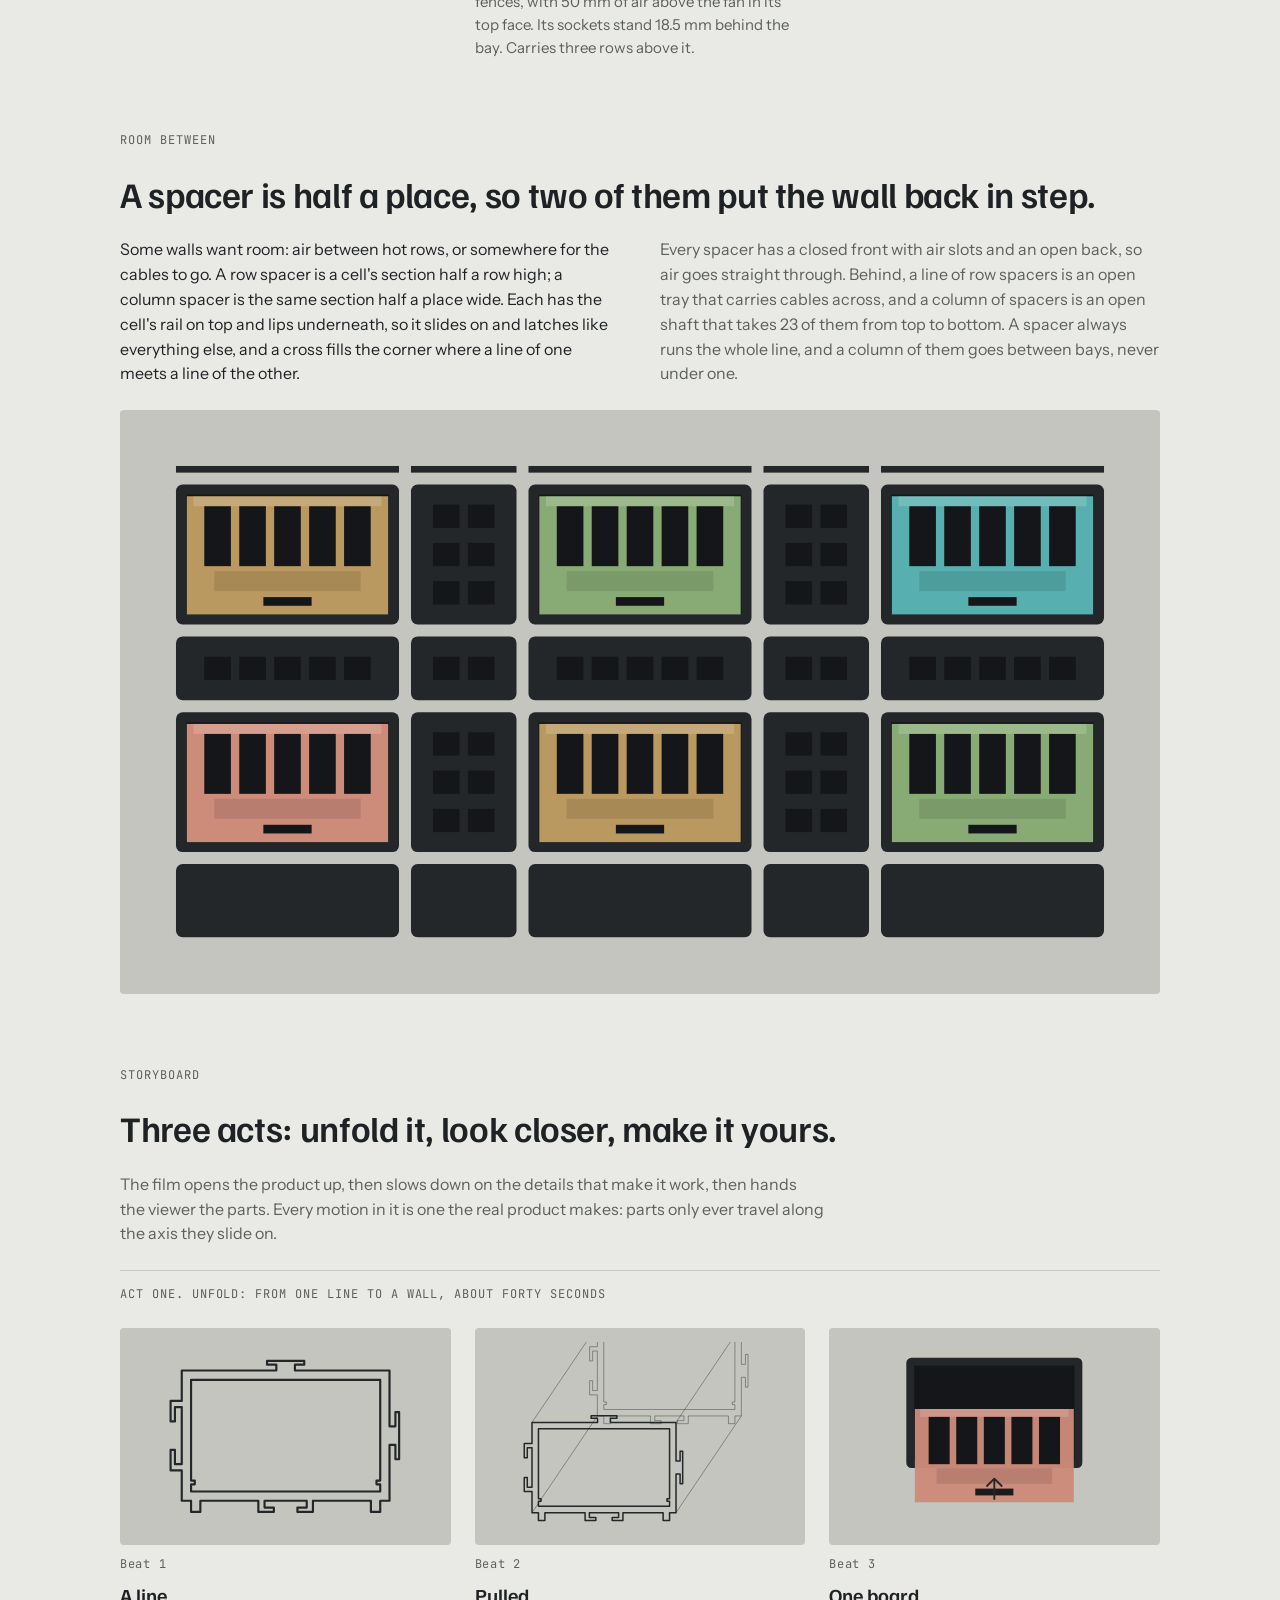
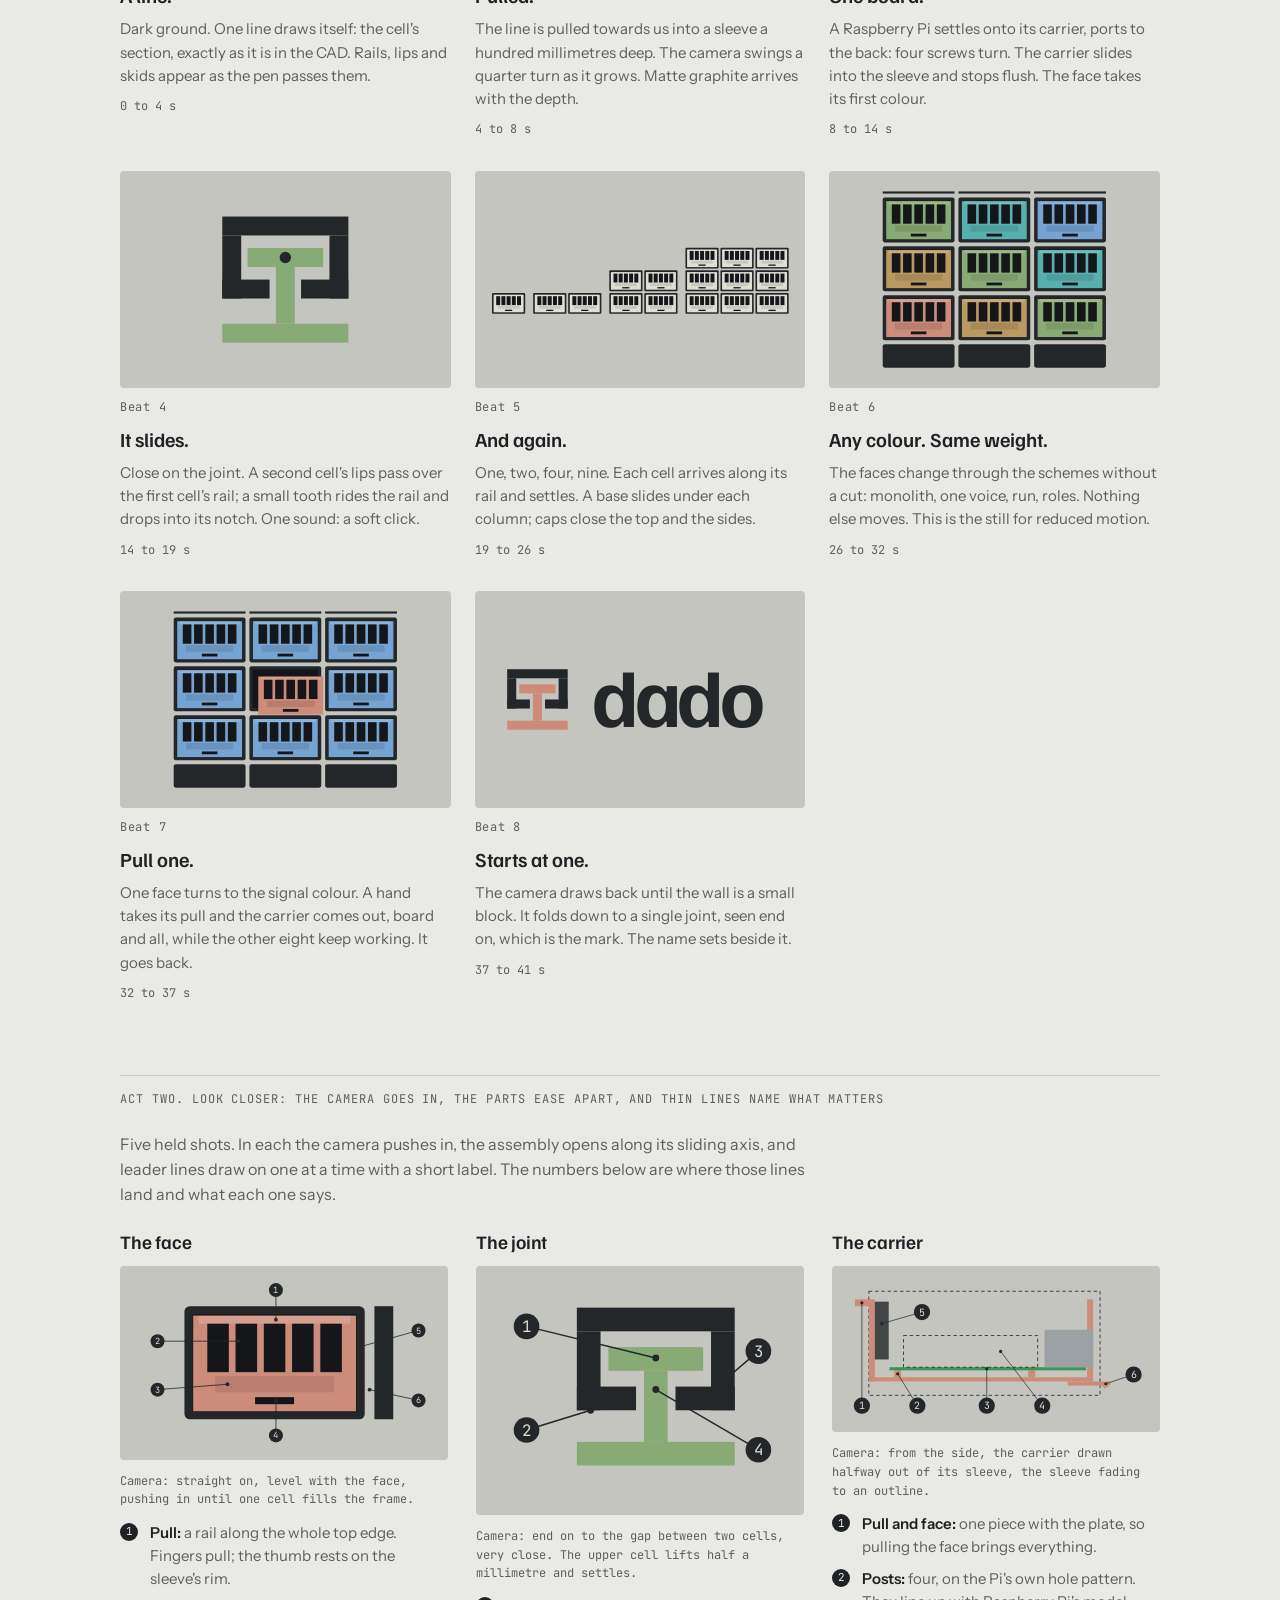
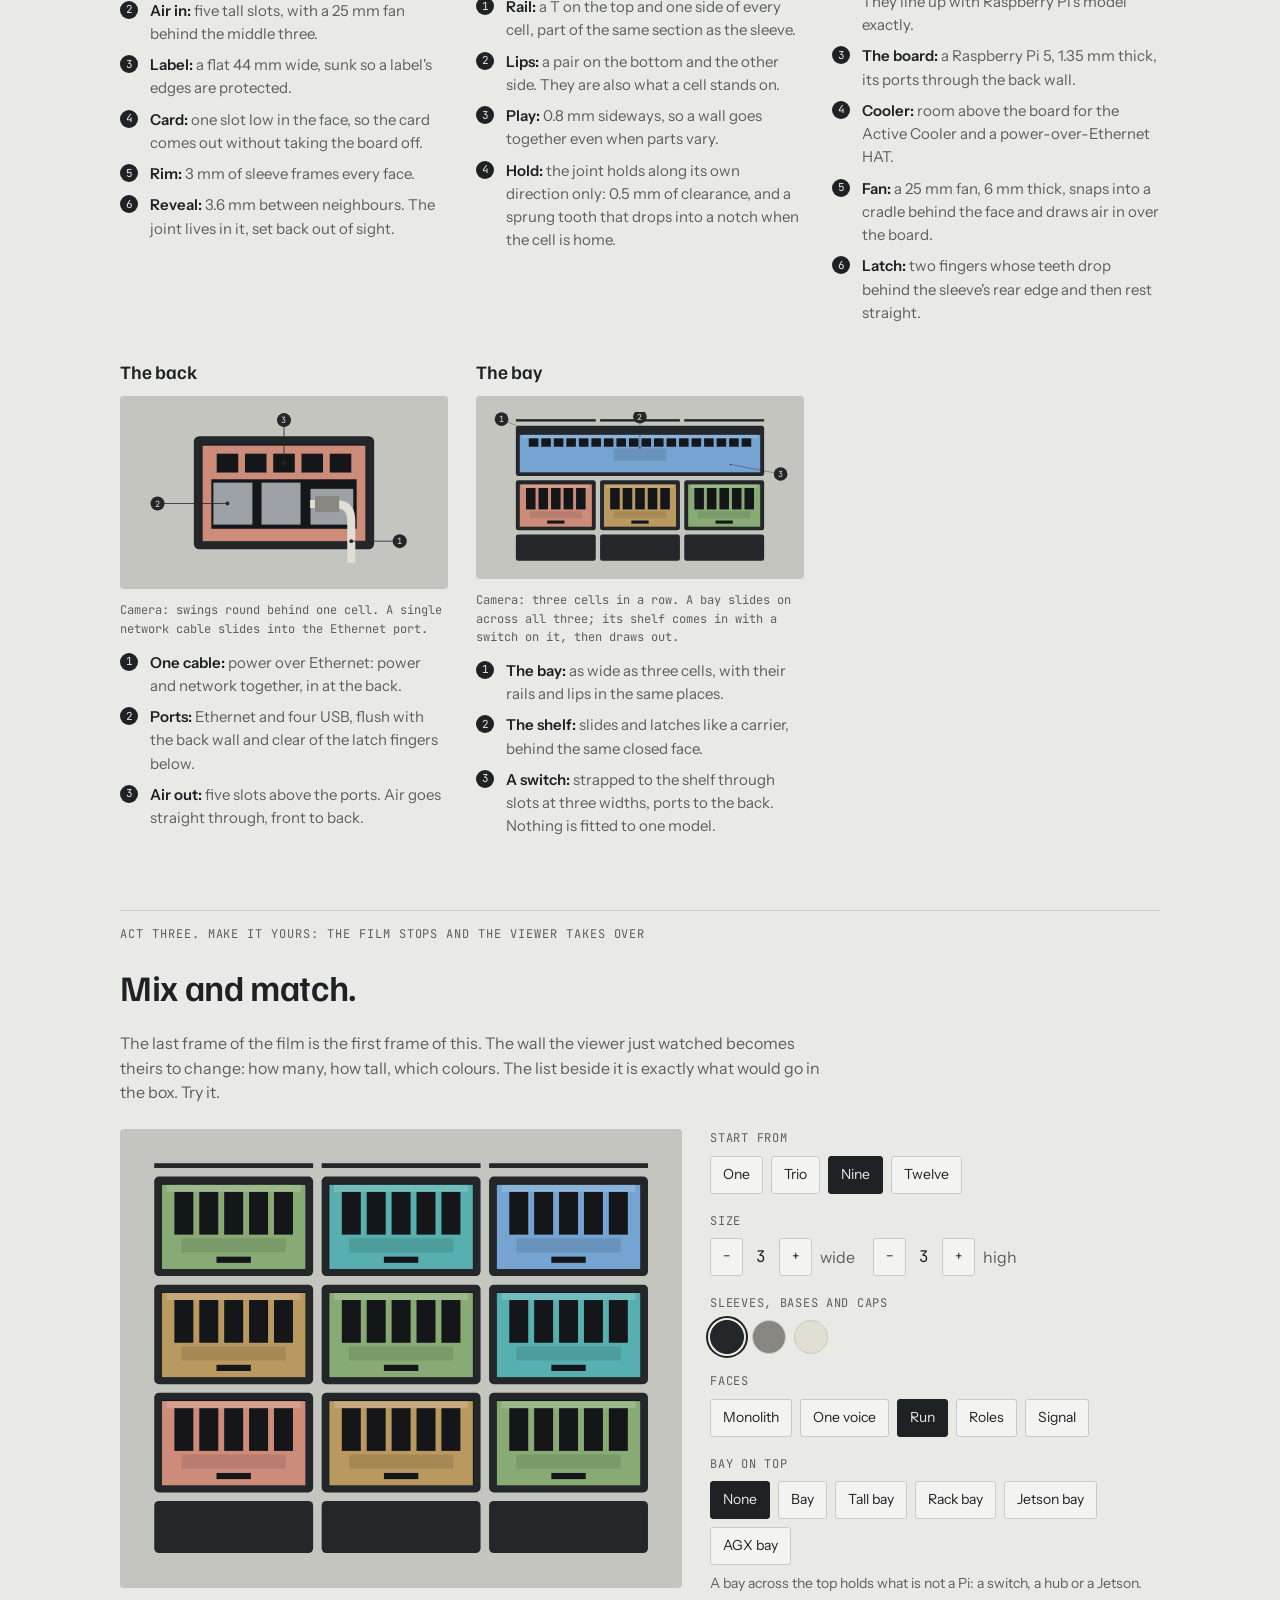
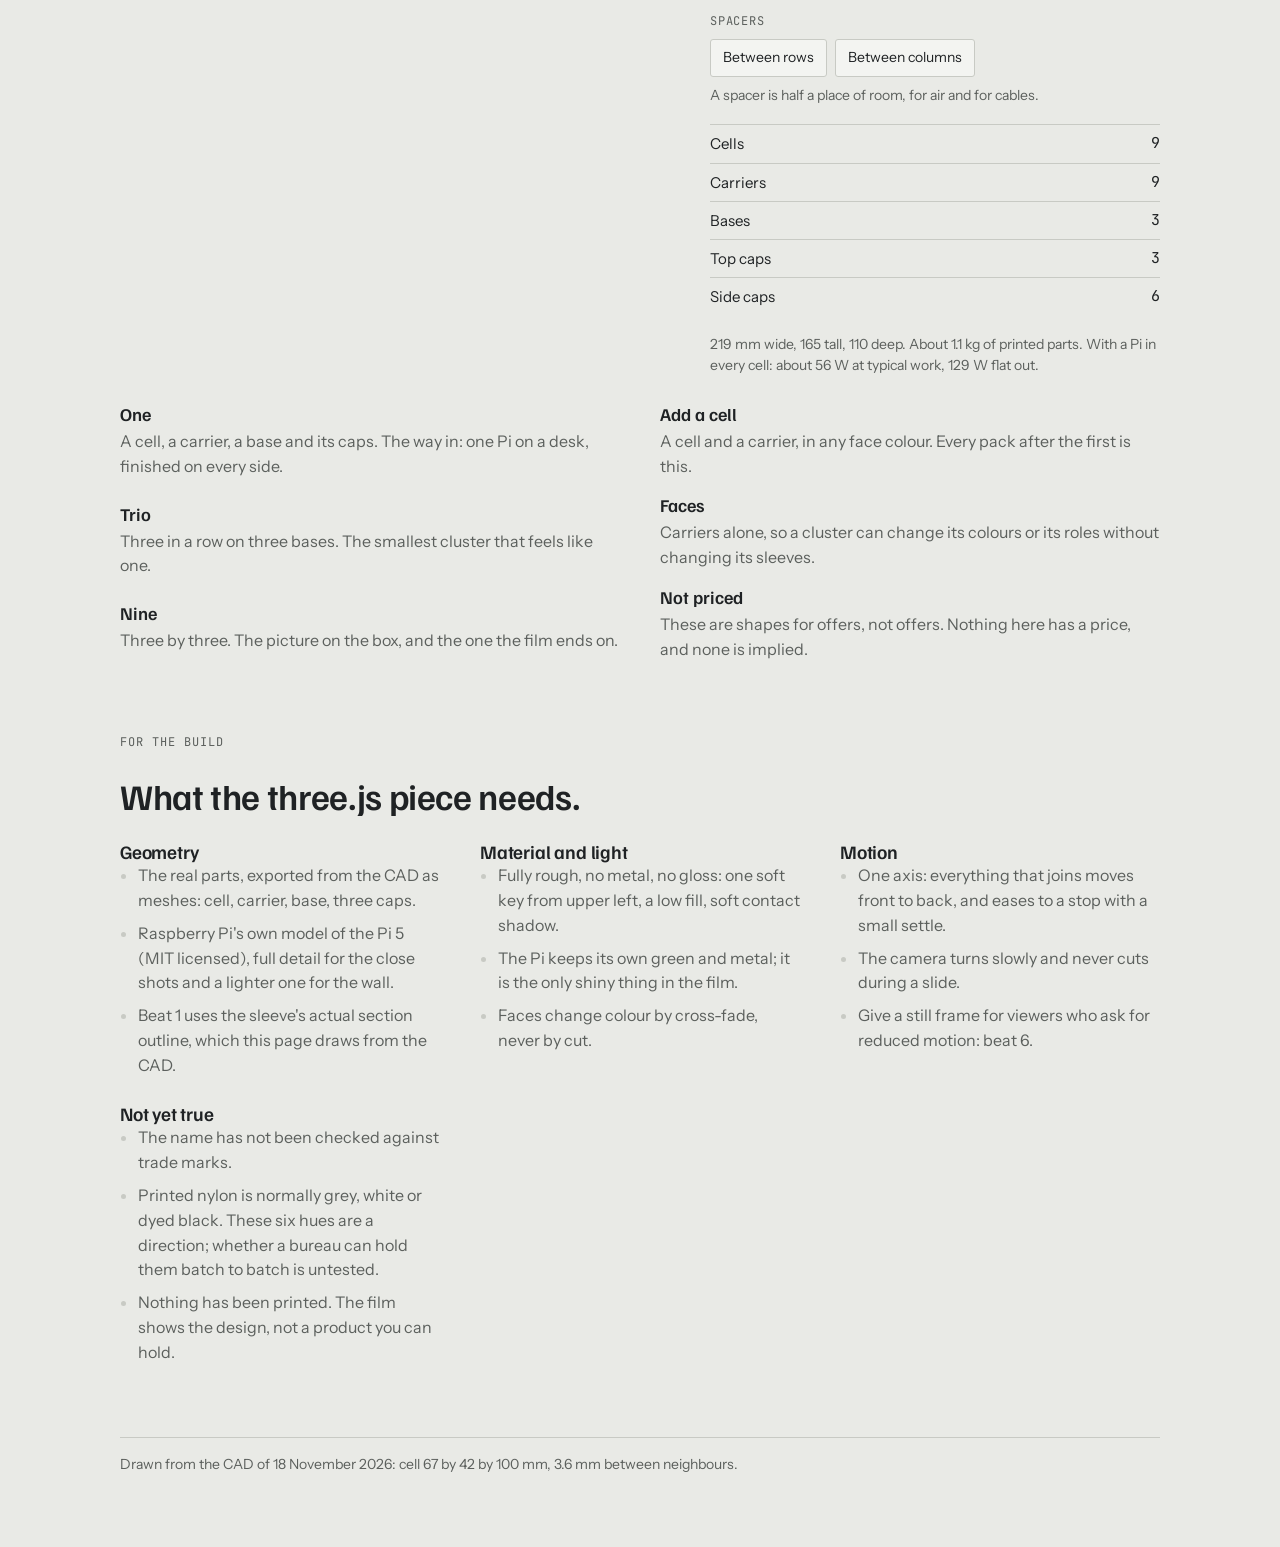
==== commit d83cbda4: "Add spacers: half a place of room for air and cables A row spacer, a column spacer and the cross whe" ====
--- a/docs/identity/index.html
+++ b/docs/identity/index.html
@@ -138,6 +138,7 @@
         <div>dado bay<span>the place of several cells, for a switch, a hub or a larger board</span></div>
         <div>dado shelf<span>slides into a bay, holds the device</span></div>
         <div>dado tray<span>a shelf fitted to one computer, such as a Jetson</span></div>
+        <div>dado spacer<span>half a place of room, for air and cables</span></div>
       </div>
     </div>
   </section>
@@ -162,6 +163,15 @@
     </div>
     <div class="stage" style="padding:clamp(16px,4vw,36px)"><svg id="crown" role="img" aria-label="Six cells in two rows with a bay across the top"></svg></div>
     <div class="schemes" id="bays"></div>
+  </section>
+  <section>
+    <span class="eyebrow">Room between</span>
+    <h2>A spacer is half a place, so two of them put the wall back in step.</h2>
+    <div class="two">
+      <p>Some walls want room: air between hot rows, or somewhere for the cables to go. A row spacer is a cell's section half a row high; a column spacer is the same section half a place wide. Each has the cell's rail on top and lips underneath, so it slides on and latches like everything else, and a cross fills the corner where a line of one meets a line of the other.</p>
+      <p class="muted">Every spacer has a closed front with air slots and an open back, so air goes straight through. Behind, a line of row spacers is an open tray that carries cables across, and a column of spacers is an open shaft that takes 23 of them from top to bottom. A spacer always runs the whole line, and a column of them goes between bays, never under one.</p>
+    </div>
+    <div class="stage" style="padding:clamp(16px,4vw,36px)"><svg id="spaced" role="img" aria-label="Six cells in two rows, with a line of row spacers between the rows and a column of spacers between each two columns"></svg></div>
   </section>
 
   <section>
@@ -192,6 +202,7 @@
         <div class="ctl"><span>Sleeves, bases and caps</span><div class="row" id="sleeves"></div></div>
         <div class="ctl"><span>Faces</span><div class="row" id="looks"></div><div class="row" id="hues"></div></div>
         <div class="ctl"><span>Bay on top</span><div class="row" id="bayKinds"></div><p class="muted" style="font-size:14px" id="bayNote"></p></div>
+        <div class="ctl"><span>Spacers</span><div class="row" id="spaces"></div><p class="muted" style="font-size:14px" id="spaceNote"></p></div>
         <table id="box"></table>
         <p class="muted" style="font-size:14px" id="facts"></p>
       </div>
@@ -245,13 +256,16 @@
 // The wall a viewer may build in "Make it yours", and the only ways to change
 // it. Every move returns a wall that can be built, so the page never has to
 // draw or explain one that cannot: a bay always crowns a wall that is a whole
-// number of bays wide. config.test.mjs walks every wall these moves can reach.
+// number of bays wide, and spacers are on only where there is somewhere for
+// them to go. config.test.mjs walks every wall these moves can reach.
 const Wall = (() => {
   const COLS = [1, 6], ROWS = [1, 4];
   const PITCH = 70.6, RISE = 45.6, GAP = 3.6, CAPS = 11.2, FOOT = 28.6, DEPTH = 110;  // mm
   const DENSITY = 1.01, PI_W = [6.2, 14.3];  // g/cm3 of PA12; watts a Pi, typical and flat out
   // Printed volume in cm3 of what every wall has: per cell, per column, per row.
-  const CM3 = { cell: 73.06 + 15.86, column: 64.31 + 17.38, row: 10.74 + 11.08 };
+  const CM3 = { cell: 73.06 + 15.86, column: 64.31 + 17.38, row: 10.74 + 11.08,
+    rowSpacer: 52.49, colSpacer: 43.29, cross: 19.03, halfColumn: 41.43 + 10.32 };
+  const SHAFT = 23;  // standard network cables a column of spacers takes
   // Each bay: places across, rows up, roof in mm, rows of air slots in its
   // face, cm3 of bay and tray together, and what stands in it if not a switch.
   const BAYS = {
@@ -276,41 +290,65 @@
   }
   // The allowed width nearest to a wanted one; the wider of two equally near.
   const nearest = (cols, list) => list.reduce((best, c) => (Math.abs(c - cols) <= Math.abs(best - cols) ? c : best));
-  const valid = (s) => known(s.bay) && widths(s.bay).includes(s.cols) && Number.isInteger(s.rows) && s.rows >= ROWS[0] && s.rows <= ROWS[1];
+  const crowns = (s) => (BAYS[s.bay] ? s.cols / BAYS[s.bay].wide : 0);
+  // Spacers. A line of row spacers goes between each two rows of cells; a line of column
+  // spacers between each two columns, or between each two bays, since a bay cannot stand
+  // across one. A wall with nowhere for a line to go cannot have that kind switched on.
+  const canSpace = (s, what) => (what === "rows" ? s.rows : crowns(s) || s.cols) >= 2;
+  const settle = (s) => ({ ...s, rowGaps: Boolean(s.rowGaps) && canSpace(s, "rows"), colGaps: Boolean(s.colGaps) && canSpace(s, "cols") });
+  const toggleSpace = (s, what) => {
+    const key = what === "rows" ? "rowGaps" : "colGaps";
+    return canSpace(s, what) ? { ...s, [key]: !s[key] } : s;
+  };
+  // Which rows and which columns have a line of spacers after them.
+  function spaced(s) {
+    const every = BAYS[s.bay] ? BAYS[s.bay].wide : 1, rows = [], cols = [];
+    if (s.rowGaps) for (let r = 0; r < s.rows - 1; r++) rows.push(r);
+    if (s.colGaps) for (let c = every - 1; c < s.cols - 1; c += every) cols.push(c);
+    return { rows, cols };
+  }
+  const valid = (s) => known(s.bay) && widths(s.bay).includes(s.cols) && Number.isInteger(s.rows) && s.rows >= ROWS[0] && s.rows <= ROWS[1]
+    && typeof s.rowGaps === "boolean" && typeof s.colGaps === "boolean" && (!s.rowGaps || canSpace(s, "rows")) && (!s.colGaps || canSpace(s, "cols"));
 
   // A wall from anything: a page address, an old saved choice, nonsense.
   function repair(raw = {}) {
     const bay = known(raw.bay) ? raw.bay : "none";
-    return { ...raw, bay, rows: whole(raw.rows ?? 3, ROWS), cols: nearest(whole(raw.cols ?? 3, COLS), widths(bay)) };
+    const on = (v) => v === true || v === "1" || v === "true";
+    return settle({ ...raw, bay, rows: whole(raw.rows ?? 3, ROWS), cols: nearest(whole(raw.cols ?? 3, COLS), widths(bay)), rowGaps: on(raw.rowGaps), colGaps: on(raw.colGaps) });
   }
   // Choosing a bay moves the wall to the nearest width that bay fits.
-  const setBay = (s, bay) => (known(bay) ? { ...s, bay, cols: nearest(s.cols, widths(bay)) } : s);
+  const setBay = (s, bay) => (known(bay) ? settle({ ...s, bay, cols: nearest(s.cols, widths(bay)) }) : s);
   // Width steps through the widths the bay allows; height through the rows.
   function stepCols(s, by) {
     const list = widths(s.bay), to = list[list.indexOf(s.cols) + Math.sign(by)];
-    return to === undefined ? s : { ...s, cols: to };
+    return to === undefined ? s : settle({ ...s, cols: to });
   }
   function stepRows(s, by) {
     const to = s.rows + Math.sign(by);
-    return to < ROWS[0] || to > ROWS[1] ? s : { ...s, rows: to };
+    return to < ROWS[0] || to > ROWS[1] ? s : settle({ ...s, rows: to });
   }
   const canStep = (s, what, by) => (what === "cols" ? stepCols(s, by) : stepRows(s, by)) !== s;
   // A preset is a size. It keeps the bay if the bay fits that size, and lets it go if not.
   function setPreset(s, name) {
     if (!Object.prototype.hasOwnProperty.call(PRESETS, name)) return s;
     const [cols, rows] = PRESETS[name];
-    return { ...s, cols, rows, bay: widths(s.bay).includes(cols) ? s.bay : "none" };
+    return settle({ ...s, cols, rows, bay: widths(s.bay).includes(cols) ? s.bay : "none" });
   }
   const preset = (s) => Object.keys(PRESETS).find((k) => PRESETS[k][0] === s.cols && PRESETS[k][1] === s.rows);
-  const crowns = (s) => (BAYS[s.bay] ? s.cols / BAYS[s.bay].wide : 0);
 
   // What the wall is: its parts, size, mass and power.
   function summary(s) {
     const kind = BAYS[s.bay], crown = crowns(s), n = s.cols * s.rows, high = s.rows + (kind ? kind.high : 0);
     const parts = [["Cells", n], ["Carriers", n], ["Bases", s.cols], ["Top caps", s.cols], ["Side caps", 2 * high]];
     if (kind) parts.push([kind.plural, crown], [kind.tray, crown]);
-    const grams = DENSITY * (n * CM3.cell + s.cols * CM3.column + high * CM3.row + (kind ? crown * kind.cm3 : 0));
-    return { n, crown, high, parts, grams, wide: s.cols * PITCH - GAP + CAPS, tall: high * RISE + FOOT, deep: (kind && kind.depth) || DEPTH,
+    const lines = spaced(s), across = lines.rows.length, down = lines.cols.length;
+    if (across) parts.push(["Row spacers", across * s.cols]);
+    if (down) parts.push(["Column spacers", down * high], ["Half bases", down], ["Half top caps", down]);
+    if (across && down) parts.push(["Crosses", across * down]);
+    const grams = DENSITY * (n * CM3.cell + s.cols * CM3.column + high * CM3.row + (kind ? crown * kind.cm3 : 0)
+      + across * s.cols * CM3.rowSpacer + down * (high * CM3.colSpacer + CM3.halfColumn) + across * down * CM3.cross);
+    return { n, crown, high, parts, grams, across, down, wide: s.cols * PITCH - GAP + CAPS + down * PITCH / 2, tall: high * RISE + FOOT + across * RISE / 2,
+      deep: (kind && kind.depth) || DEPTH,
       typical: n * PI_W[0], flatOut: n * PI_W[1] };
   }
   const facts = (s) => {
@@ -335,7 +373,19 @@
       : `The wall widens ${["", "", "two", "three", "four"][kind.wide]} cells at a time to match it.`;
     return `${holds} ${fit}`;
   }
-  return { COLS, ROWS, PITCH, RISE, GAP, BAYS, PRESETS, widths, valid, repair, setBay, stepCols, stepRows, canStep, setPreset, preset, crowns, summary, facts, note };
+  // What the spacers are doing, or why a kind cannot be switched on.
+  function spaceNote(s) {
+    const { across, down } = summary(s), count = (n, one, many) => `${["No", "One", "Two", "Three", "Four", "Five"][n]} ${n === 1 ? one : many}`;
+    const said = [];
+    if (across) said.push(`${count(across, "line", "lines")} of row spacers: half a row of air between the rows, and a tray behind for cables to run across.`);
+    if (down) said.push(`${count(down, "column", "columns")} of spacers: a shaft behind, top to bottom, for ${SHAFT} cables${down === 1 ? "" : " each"}.`);
+    if (!across && !down) said.push("A spacer is half a place of room, for air and for cables.");
+    if (!canSpace(s, "rows")) said.push("Row spacers go between rows: this wall has one.");
+    if (!canSpace(s, "cols")) said.push(BAYS[s.bay] ? "Column spacers go between bays: this wall has one." : "Column spacers go between columns: this wall has one.");
+    return said.join(" ");
+  }
+  return { COLS, ROWS, PITCH, RISE, GAP, BAYS, PRESETS, widths, valid, repair, setBay, stepCols, stepRows, canStep, setPreset, preset, crowns,
+    canSpace, toggleSpace, spaced, summary, facts, note, spaceNote };
 })();
 
 const DATA = {"profile": "M0.00,0.00 L3.00,0.00 L3.00,3.60 L6.00,3.60 L6.00,0.00 L24.70,0.00 L24.70,3.60 L29.70,3.60 L29.70,2.20 L26.70,2.20 L26.70,0.00 L40.30,0.00 L40.30,2.20 L37.30,2.20 L37.30,3.60 L42.30,3.60 L42.30,0.00 L61.00,0.00 L61.00,3.60 L64.00,3.60 L64.00,0.00 L67.00,0.00 L67.00,-18.00 L68.90,-18.00 L68.90,-13.40 L70.10,-13.40 L70.10,-28.60 L68.90,-28.60 L68.90,-24.00 L67.00,-24.00 L67.00,-42.00 L36.50,-42.00 L36.50,-43.90 L39.50,-43.90 L39.50,-45.10 L27.50,-45.10 L27.50,-43.90 L30.50,-43.90 L30.50,-42.00 L0.00,-42.00 L0.00,-32.20 L-3.60,-32.20 L-3.60,-25.60 L-2.20,-25.60 L-2.20,-30.20 L0.00,-30.20 L0.00,-11.80 L-2.20,-11.80 L-2.20,-16.40 L-3.60,-16.40 L-3.60,-9.80 L0.00,-9.80 Z", "cavity": "M3.00,-3.00 L64.00,-3.00 L64.00,-5.30 L62.80,-5.30 L62.80,-6.50 L64.00,-6.50 L64.00,-39.00 L3.00,-39.00 L3.00,-6.50 L4.20,-6.50 L4.20,-5.30 L3.00,-5.30 Z", "faces": [{"name": "Clay", "h": 35, "hex": "#CD8B7A"}, {"name": "Ochre", "h": 80, "hex": "#BA9960"}, {"name": "Moss", "h": 135, "hex": "#88AB75"}, {"name": "Teal", "h": 195, "hex": "#57AFAF"}, {"name": "Slate", "h": 250, "hex": "#75A3D2"}, {"name": "Lilac", "h": 310, "hex": "#AF90C6"}], "neutrals": [{"name": "Graphite", "hex": "#24272A", "l": 0.27}, {"name": "Putty", "hex": "#88867E", "l": 0.62}, {"name": "Bone", "hex": "#E1DED4", "l": 0.9}]};
@@ -496,7 +546,7 @@
   `<div class="shot"><h3>${name}</h3><div class="stage">${art}</div><span class="cam">${cam}</span><ol>${items.map(([b, t]) => `<li><span><b>${b}:</b> ${t}</span></li>`).join("")}</ol></div>`).join("");
 
 // Act three: the configurator. Sizes, masses and power are from the CAD and the earlier figures.
-const state = Wall.repair({ cols: 3, rows: 3, sleeve: "Graphite", look: "Run", hue: "teal", bay: "none" });
+const state = Wall.repair({ cols: 3, rows: 3, sleeve: "Graphite", look: "Run", hue: "teal", bay: "none", rowGaps: false, colGaps: false });
 const sleeveHex = Object.fromEntries(DATA.neutrals.map(n => [n.name, n.hex]));
 const looks = {
   "Monolith": () => (state.sleeve === "Bone" ? sleeveHex.Graphite : sleeveHex.Bone),
@@ -516,11 +566,16 @@
   console.assert(Wall.valid(state), "a wall that cannot be built", state);
   const { cols, rows } = state, kind = Wall.BAYS[state.bay], move = next => Object.assign(state, next);
   const paint = (c, r) => looks[state.look](c, r);
-  const m = kind ? crowned(rows, sleeveHex[state.sleeve], paint, k => paint(1 + kind.wide * k, rows), cols, kind)
-    : wall(cols, rows, sleeveHex[state.sleeve], paint);
+  const m = built(state, sleeveHex[state.sleeve], paint, k => paint(1 + (kind ? kind.wide : 1) * k, rows));
   svg(document.getElementById("preview"), m.w, m.h, m.body, 6);
   pressed("bayKinds", Object.entries(Wall.BAYS).map(([k, b]) => [k, b ? b.label : "None"]), state.bay, k => move(Wall.setBay(state, k)));
   document.getElementById("bayNote").textContent = Wall.note(state);
+  const gaps = { rows: [state.rowGaps, "Between rows"], cols: [state.colGaps, kind ? "Between bays" : "Between columns"] };
+  const spaces = document.getElementById("spaces");
+  spaces.innerHTML = Object.entries(gaps).map(([k, [on, label]]) =>
+    `<button data-k="${k}" aria-pressed="${on}"${Wall.canSpace(state, k) ? "" : " disabled"}>${label}</button>`).join("");
+  spaces.onclick = e => { const b = e.target.closest("button"); if (b && !b.disabled) { move(Wall.toggleSpace(state, b.dataset.k)); draw(); } };
+  document.getElementById("spaceNote").textContent = Wall.spaceNote(state);
   document.getElementById("colsN").textContent = cols;
   document.getElementById("rowsN").textContent = rows;
   for (const [id, what, by] of [["colsDown", "cols", -1], ["colsUp", "cols", 1], ["rowsDown", "rows", -1], ["rowsUp", "rows", 1]])
@@ -549,6 +604,34 @@
   for (let a = 0; a < airs; a++) for (let k = 0; k < slots; k++) s += `<rect x="${fw / 2 - ((slots - 1) / 2) * 10.5 - 4 + k * 10.5}" y="${3 + a * 11.5}" width="8" height="7" fill="${C.hole}"/>`;
   return s + `<rect x="${fw / 2 - 22}" y="${fh - 20}" width="44" height="10" fill="#000" opacity="0.10"/></g></g>`;
 }
+// A spacer seen from the front: wide by high, in the sleeve's colour, with its air slots.
+function spacer(x, y, sleeve, wide, high, across, up) {
+  let s = `<g transform="translate(${x},${y})"><rect width="${wide}" height="${high}" rx="2" fill="${sleeve}"/>`;
+  for (let r = 0; r < up; r++) for (let k = 0; k < across; k++)
+    s += `<rect x="${wide / 2 - ((across - 1) / 2) * 10.5 - 4 + k * 10.5}" y="${high / 2 - ((up - 1) / 2) * 11.5 - 3.5 + r * 11.5}" width="8" height="7" fill="${C.hole}"/>`;
+  return s + "</g>";
+}
+// Any wall the rules allow: cells on their bases, a bay across the top if there is one, spacers where the rules put them, caps over all.
+function built(wall, sleeve, faceAt, bayFace) {
+  const { cols, rows } = wall, kind = Wall.BAYS[wall.bay], lines = Wall.spaced(wall), HX = PX / 2, HZ = PZ / 2;
+  const colX = c => c * PX + lines.cols.filter(k => k < c).length * HX, up = r => r * PZ + lines.rows.filter(k => k < r).length * HZ;
+  const top = 5.6 + (kind ? kind.high * PZ : 0), stack = rows * PZ + lines.rows.length * HZ, rowY = r => top + stack - up(r) - PZ;
+  let s = "";
+  if (kind) for (let k = 0; k < cols / kind.wide; k++) s += bay(colX(k * kind.wide), 5.6, sleeve, bayFace(k), kind.wide, kind.high, kind.roof, 0, 0, kind.airs);
+  for (let c = 0; c < cols; c++) {
+    s += `<rect x="${colX(c)}" y="0" width="67" height="2" fill="${sleeve}"/><rect x="${colX(c)}" y="${top + stack}" width="67" height="22" rx="2" fill="${sleeve}"/>`;
+    for (let r = 0; r < rows; r++) s += cell(colX(c), rowY(r), sleeve, faceAt(c, r));
+    for (const r of lines.rows) s += spacer(colX(c), rowY(r) - HZ, sleeve, 67, 19.2, 5, 1);
+  }
+  for (const c of lines.cols) {
+    const x = colX(c) + PX;
+    s += `<rect x="${x}" y="0" width="31.7" height="2" fill="${sleeve}"/><rect x="${x}" y="${top + stack}" width="31.7" height="22" rx="2" fill="${sleeve}"/>`;
+    for (let q = 0; q < (kind ? kind.high : 0); q++) s += spacer(x, 5.6 + q * PZ, sleeve, 31.7, 42, 2, 3);
+    for (let r = 0; r < rows; r++) s += spacer(x, rowY(r), sleeve, 31.7, 42, 2, 3);
+    for (const r of lines.rows) s += spacer(x, rowY(r) - HZ, sleeve, 31.7, 19.2, 2, 1);
+  }
+  return { body: s, w: cols * PX - 3.6 + lines.cols.length * HX, h: top + stack + 22 };
+}
 // Three columns of cells on their bases with a bay across the top, and caps over it.
 function crowned(rows, sleeve, faceAt, bayFace, cols = 3, { wide, high: up, roof, airs } = Wall.BAYS.bay) {
   let s = "";
@@ -562,6 +645,8 @@
 }
 { const m = crowned(2, C.graphite, (c, r) => F[order[(c + r) % 6]], F.slate);
   svg(document.getElementById("crown"), m.w, m.h, m.body, 6); }
+{ const m = built(Wall.repair({ cols: 3, rows: 2, bay: "none", rowGaps: true, colGaps: true }), C.graphite, (c, r) => F[order[(c + r) % 6]]);
+  svg(document.getElementById("spaced"), m.w, m.h, m.body, 6); }
 document.getElementById("bays").innerHTML = [
   ["Bay", 3, 1, 7, F.slate, "Three wide, one high. 201.7 by 30.2 mm on its shelf: desktop switches and hubs up to 29 mm tall. Carries one row of cells above it."],
   ["Tall bay", 3, 2, 10, F.teal, "Three wide, two high. 201.7 by 72.8 mm: taller gear, or one rack unit up to 200 mm wide. Carries three rows above it."],
